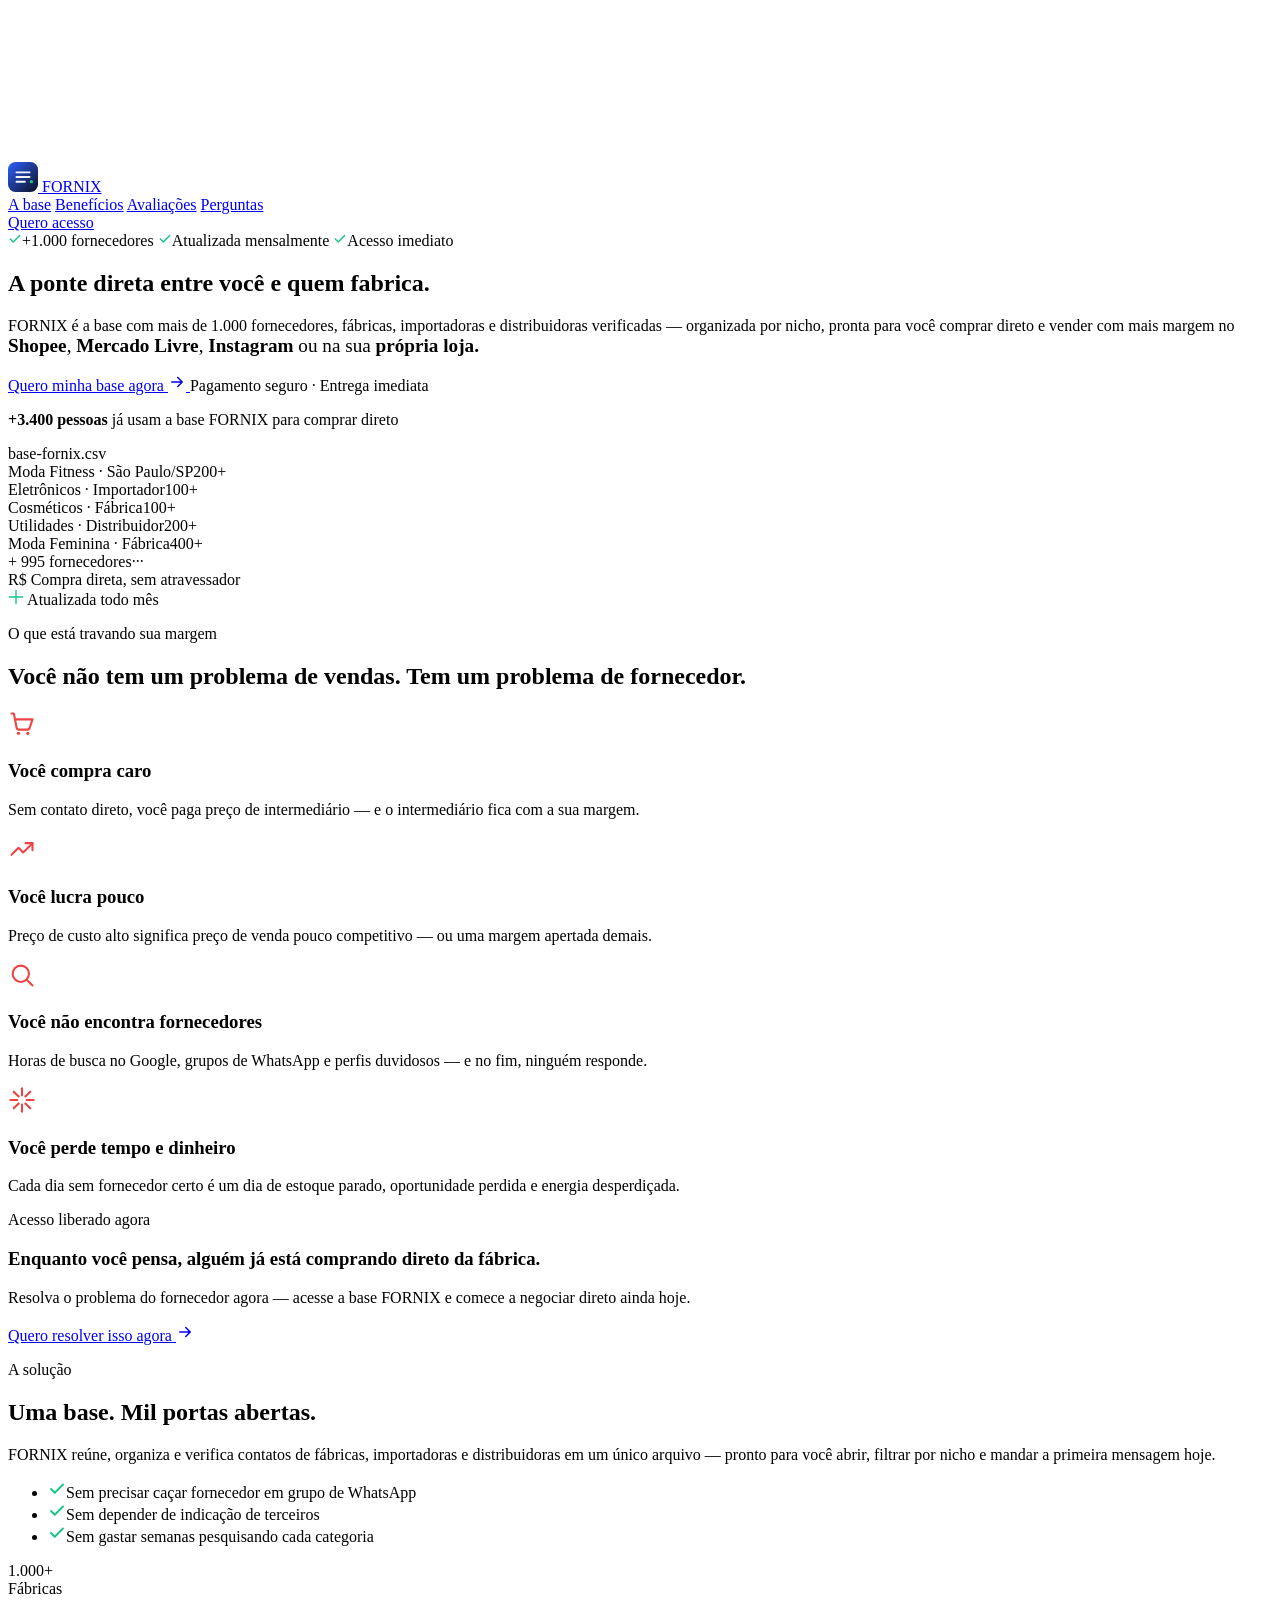
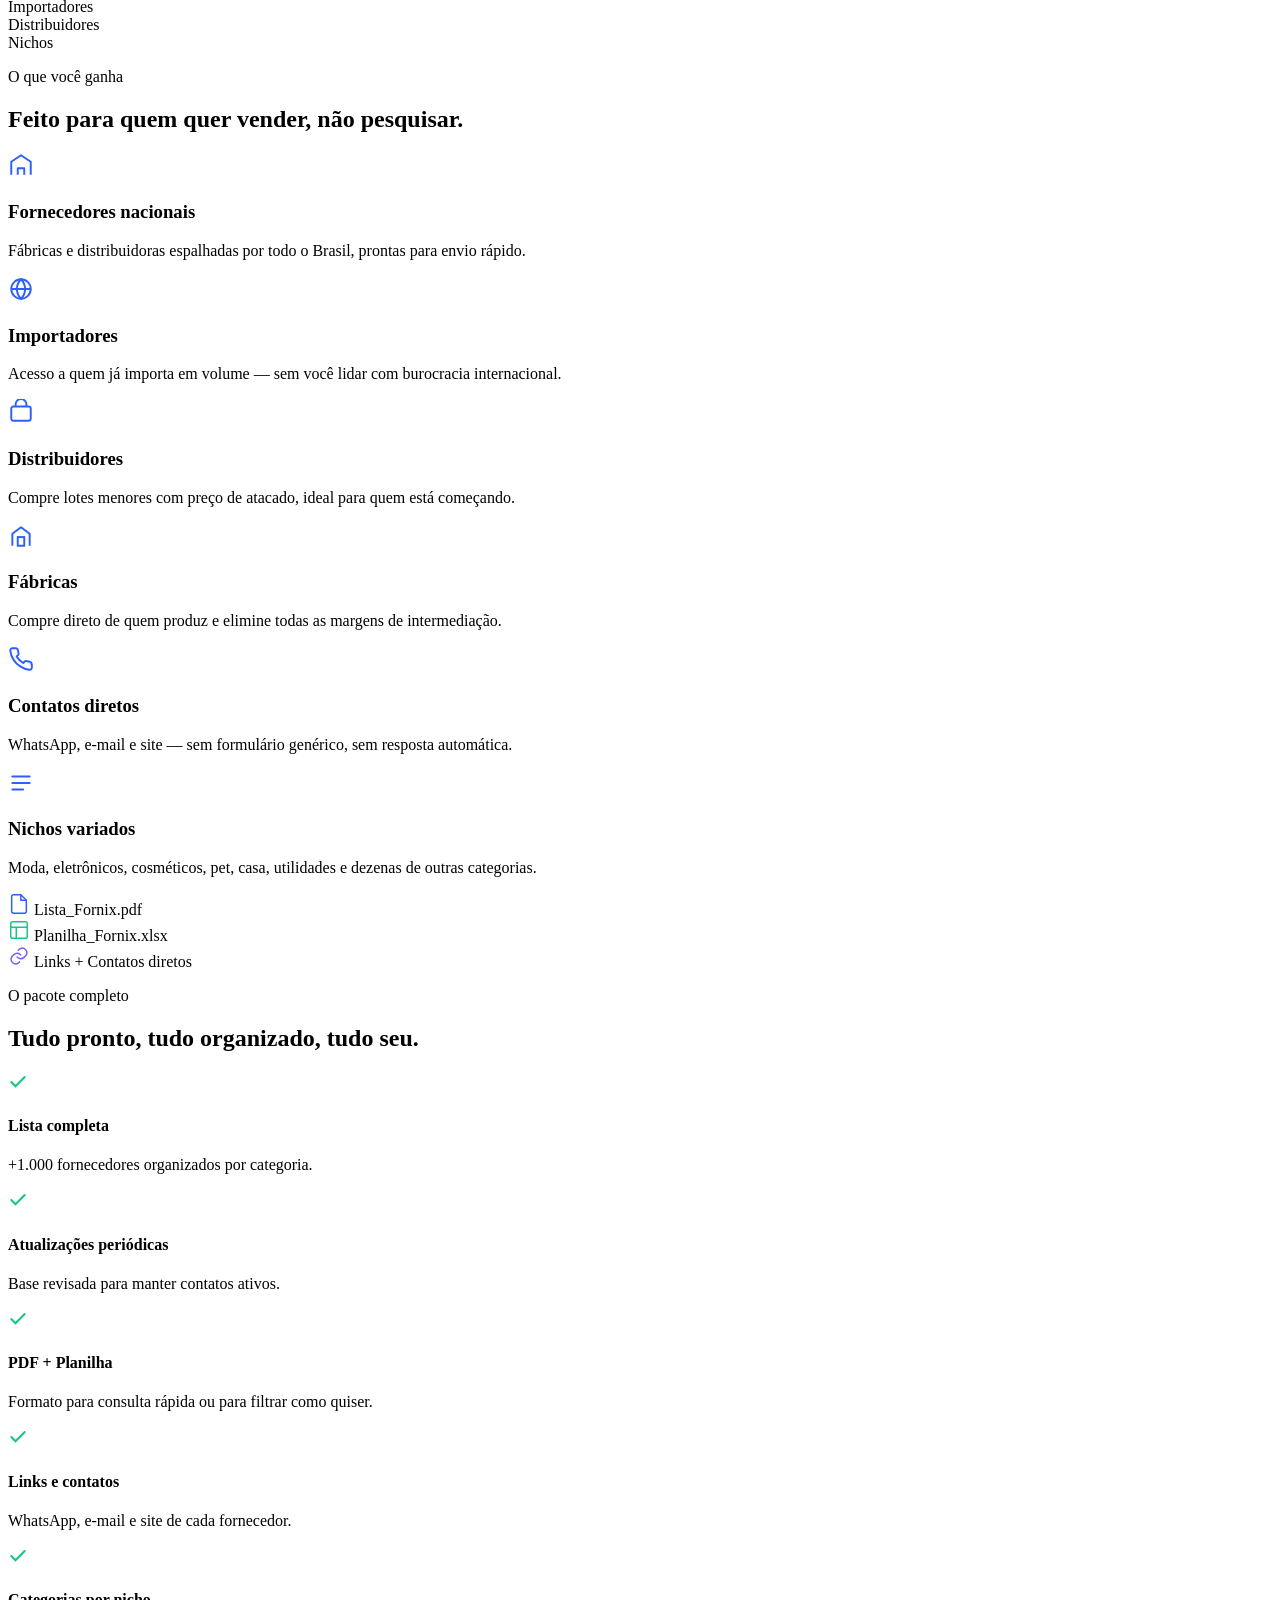
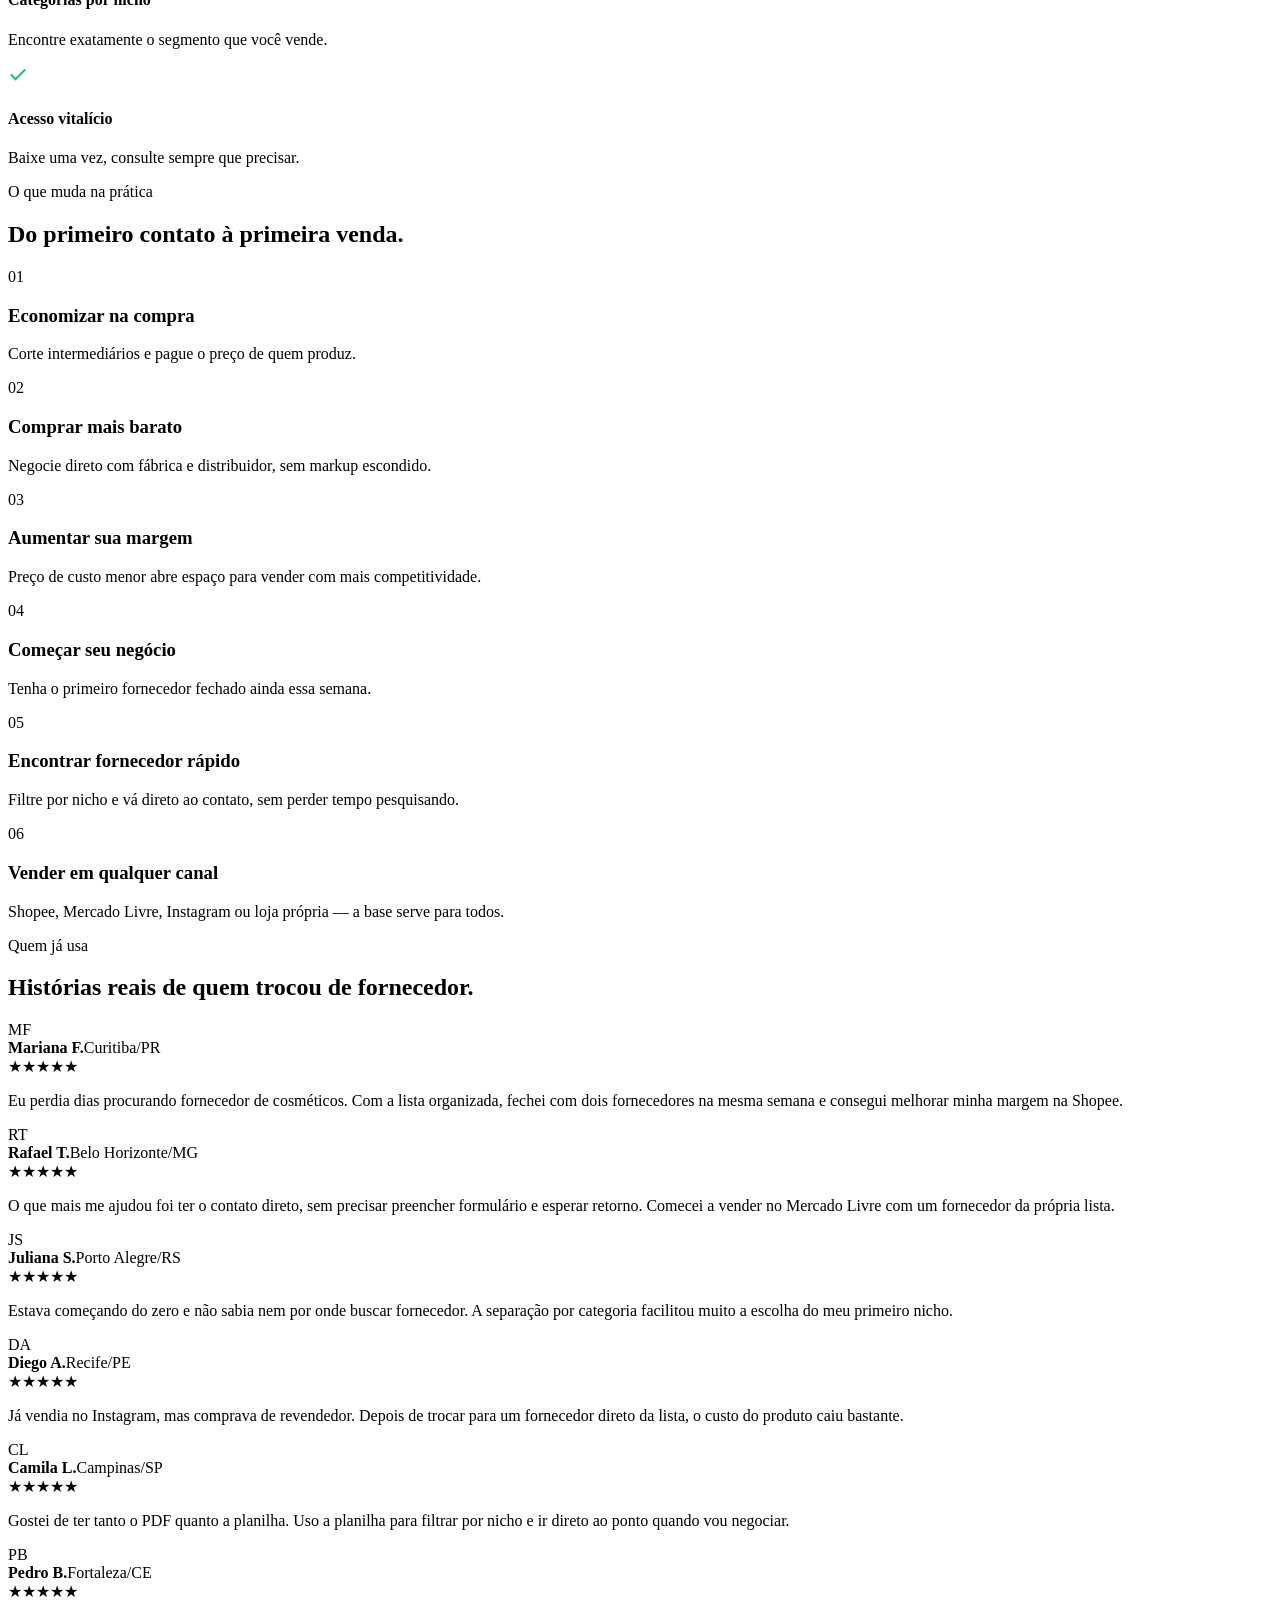
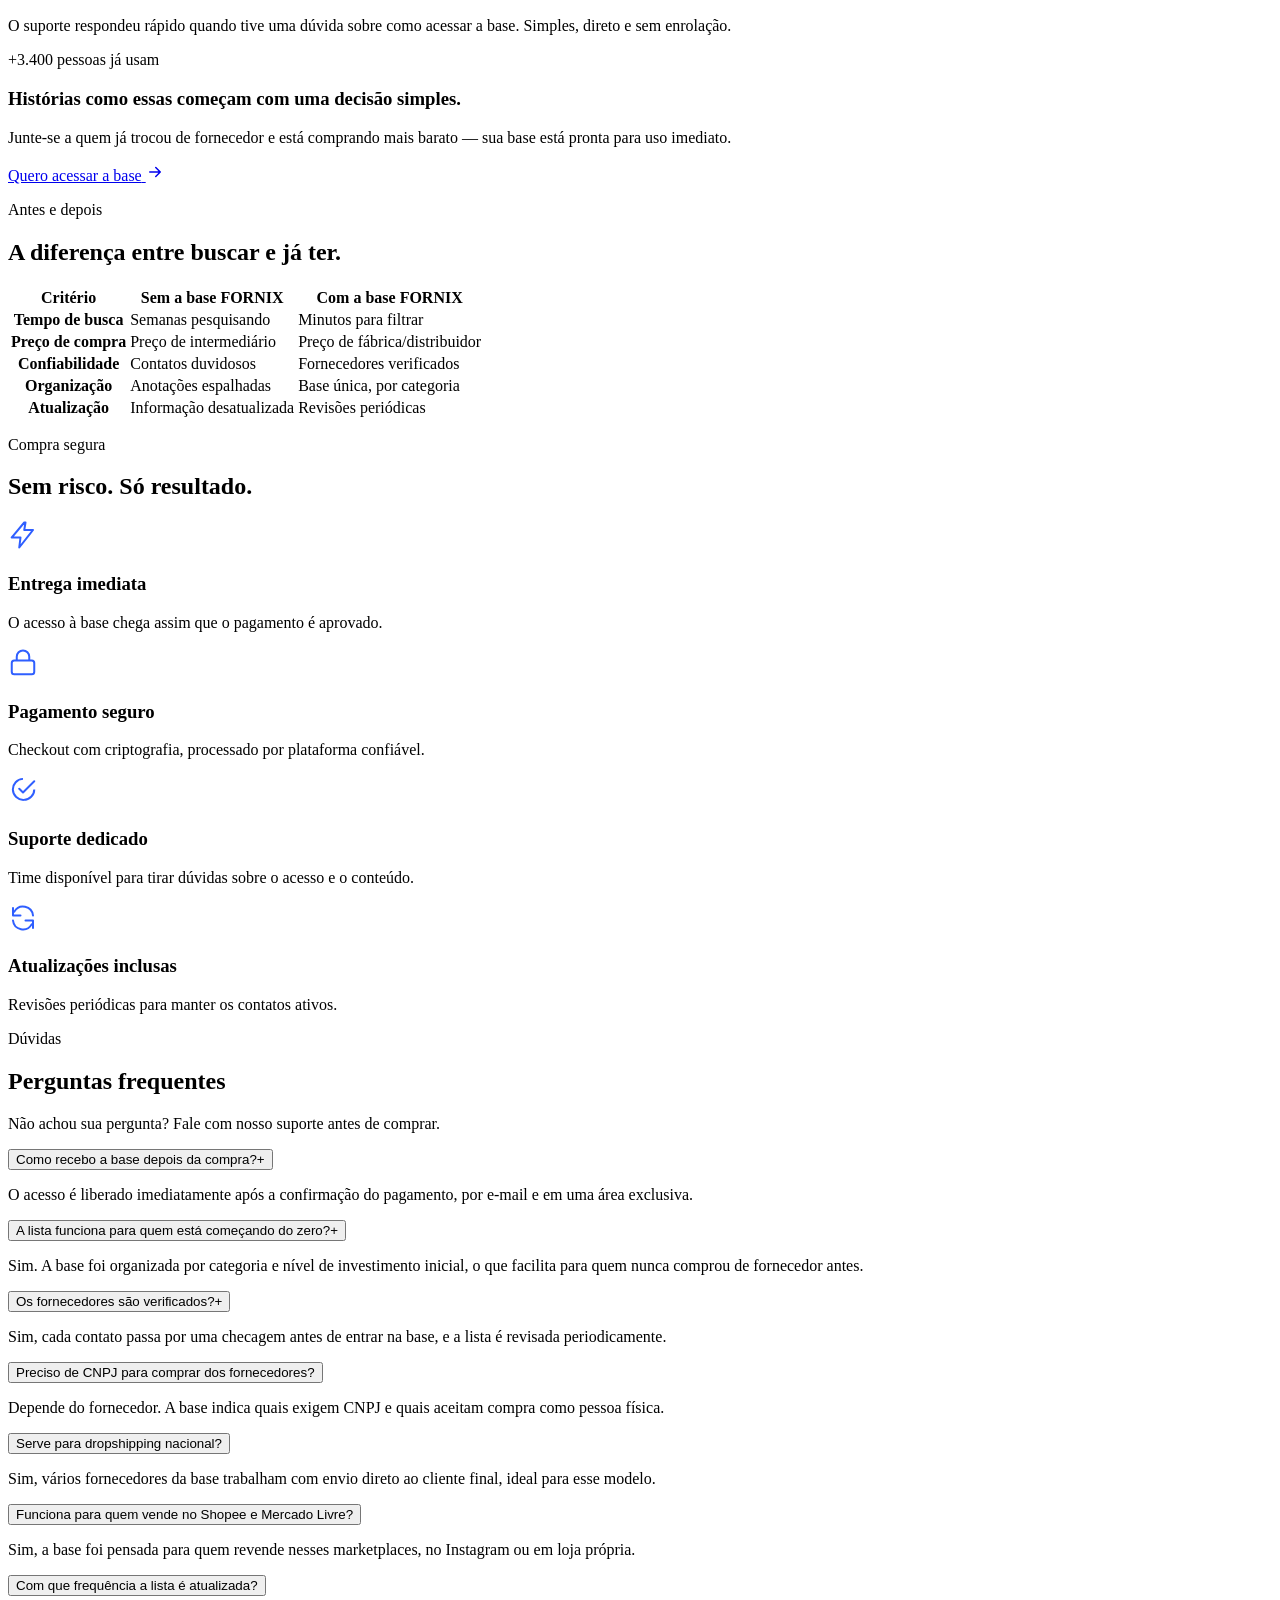
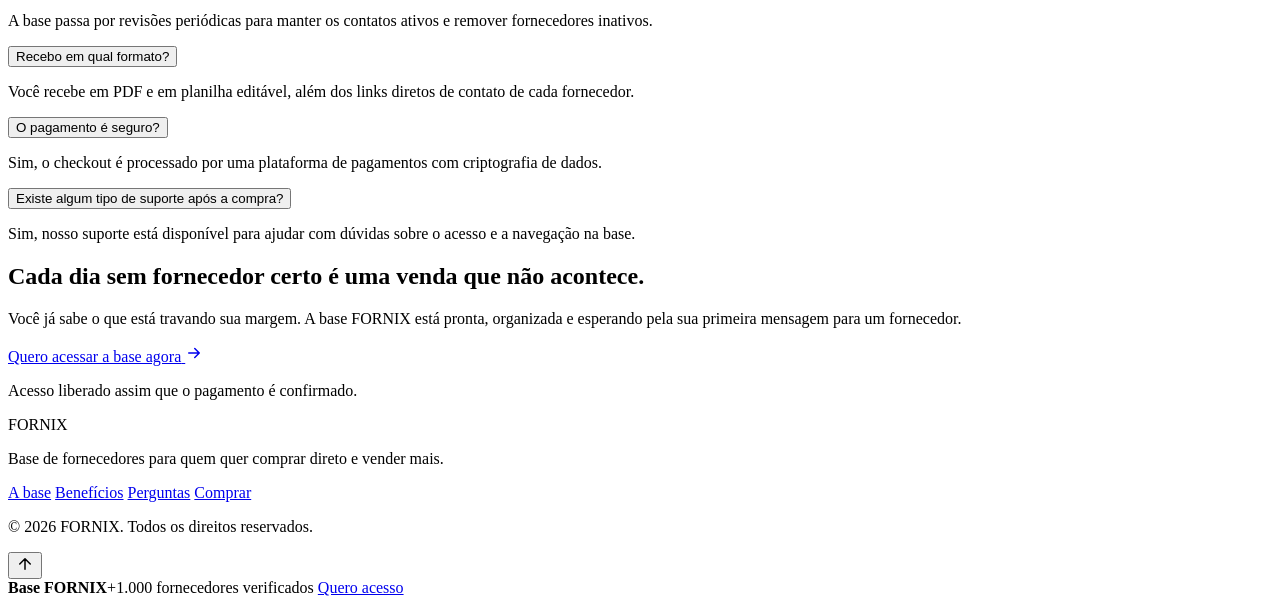
==== index.html @ 60613d53 "Publica index.html" ====
<!DOCTYPE html>
<html lang="pt-BR">
<head>
<meta charset="UTF-8">
<meta name="viewport" content="width=device-width, initial-scale=1.0">
<title>FORNIX — Base com +1.000 Fornecedores Verificados | Compre Direto da Fábrica</title>
<meta name="description" content="Acesse a base FORNIX com mais de 1.000 fornecedores, fábricas, importadores e distribuidores verificados. Compre direto, sem intermediários, e revenda com mais margem no Shopee, Mercado Livre e Instagram.">
<meta name="keywords" content="fornecedores, lista de fornecedores, dropshipping nacional, comprar barato, revender, atacado, fábricas, importadores">
<meta name="robots" content="index, follow">
<link rel="canonical" href="https://SEU-DOMINIO-AQUI.com/">

<!-- Open Graph -->
<meta property="og:type" content="website">
<meta property="og:title" content="FORNIX — Base com +1.000 Fornecedores Verificados">
<meta property="og:description" content="Compre direto de fábricas, importadoras e distribuidoras. Mais de 1.000 contatos verificados e organizados por nicho, prontos para você economizar e lucrar mais.">
<meta property="og:image" content="assets/images/og-cover.jpg">
<meta property="og:url" content="https://SEU-DOMINIO-AQUI.com/">
<meta property="og:locale" content="pt_BR">

<!-- Twitter -->
<meta name="twitter:card" content="summary_large_image">
<meta name="twitter:title" content="FORNIX — Base com +1.000 Fornecedores Verificados">
<meta name="twitter:description" content="Compre direto de fábricas, importadoras e distribuidoras verificadas. Organize seu negócio com uma base atualizada.">

<!-- Favicons -->
<link rel="icon" type="image/svg+xml" href="assets/images/favicon.svg">
<link rel="apple-touch-icon" href="assets/images/favicon.svg">

<!-- Fonts -->
<link rel="preconnect" href="https://fonts.googleapis.com">
<link rel="preconnect" href="https://fonts.gstatic.com" crossorigin>
<link href="https://fonts.googleapis.com/css2?family=Manrope:wght@500;700;800&family=Inter:wght@400;500;600;700&family=IBM+Plex+Mono:wght@400;500&display=swap" rel="stylesheet">

<link rel="stylesheet" href="style.css">

<!-- Schema.org: Product -->
<script type="application/ld+json">
{
  "@context": "https://schema.org",
  "@type": "Product",
  "name": "FORNIX — Base de Fornecedores",
  "description": "Base digital com mais de 1.000 fornecedores, fábricas, importadores e distribuidores verificados para compra direta e revenda.",
  "brand": { "@type": "Brand", "name": "FORNIX" },
  "offers": {
    "@type": "Offer",
    "priceCurrency": "BRL",
    "availability": "https://schema.org/InStock",
    "url": "https://pay.kiwify.com.br/vUJjeey"
  }
}
</script>

<!-- Schema.org: FAQ -->
<script type="application/ld+json">
{
  "@context": "https://schema.org",
  "@type": "FAQPage",
  "mainEntity": [
    {"@type":"Question","name":"Como recebo a base FORNIX depois da compra?","acceptedAnswer":{"@type":"Answer","text":"O acesso é liberado imediatamente após a confirmação do pagamento, por e-mail e em uma área de acesso exclusiva."}},
    {"@type":"Question","name":"A lista funciona para quem está começando do zero?","acceptedAnswer":{"@type":"Answer","text":"Sim. A base foi organizada por categoria e nível de investimento inicial, facilitando para quem nunca comprou de fornecedor antes."}}
  ]
}
</script>
</head>
<body>

<!-- ===================== FUNDO: gráfico em expansão + progresso ===================== -->
<canvas id="bgChart" aria-hidden="true"></canvas>
<div class="scroll-progress" id="scrollProgress" aria-hidden="true"></div>

<!-- ===================== NAV ===================== -->
<header class="nav" id="nav">
  <div class="container nav__inner">
    <a href="#topo" class="nav__brand" aria-label="FORNIX — página inicial">
      <svg width="30" height="30" viewBox="0 0 64 64" fill="none" aria-hidden="true">
        <rect width="64" height="64" rx="16" fill="url(#navGrad)"/>
        <path d="M18 22h28M18 32h28M18 42h18" stroke="#F4F7FF" stroke-width="4" stroke-linecap="round"/>
        <circle cx="50" cy="42" r="3.5" fill="#16C784"/>
        <defs><linearGradient id="navGrad" x1="0" y1="0" x2="1" y2="1">
          <stop offset="0%" stop-color="#2F5FFF"/><stop offset="100%" stop-color="#0B1220"/>
        </linearGradient></defs>
      </svg>
      <span>FORNIX</span>
    </a>
    <nav class="nav__links" aria-label="Navegação principal">
      <a href="#solucao">A base</a>
      <a href="#beneficios">Benefícios</a>
      <a href="#avaliacoes">Avaliações</a>
      <a href="#faq">Perguntas</a>
    </nav>
    <a href="https://pay.kiwify.com.br/vUJjeey" class="btn btn--nav" data-cta="nav">Quero acesso</a>
  </div>
</header>

<main id="topo">

<!-- ===================== 1. HERO ===================== -->
<section class="hero" aria-label="Apresentação">
  <div class="hero__glow" aria-hidden="true"></div>
  <div class="hero__grid" aria-hidden="true"></div>

  <div class="container hero__inner">
    <div class="hero__copy" data-reveal="fade-right">
      <div class="badge-row">
        <span class="badge"><svg width="14" height="14" viewBox="0 0 24 24" fill="none"><path d="M20 6L9 17l-5-5" stroke="#16C784" stroke-width="2.5" stroke-linecap="round" stroke-linejoin="round"/></svg>+1.000 fornecedores</span>
        <span class="badge"><svg width="14" height="14" viewBox="0 0 24 24" fill="none"><path d="M20 6L9 17l-5-5" stroke="#16C784" stroke-width="2.5" stroke-linecap="round" stroke-linejoin="round"/></svg>Atualizada mensalmente</span>
        <span class="badge"><svg width="14" height="14" viewBox="0 0 24 24" fill="none"><path d="M20 6L9 17l-5-5" stroke="#16C784" stroke-width="2.5" stroke-linecap="round" stroke-linejoin="round"/></svg>Acesso imediato</span>
      </div>

      <h1 class="hero__title">A ponte direta entre você e <span class="grad-text">quem fabrica</span>.</h1>
      <p class="hero__subtitle">FORNIX é a base com mais de 1.000 fornecedores, fábricas, importadoras e distribuidoras verificadas — organizada por nicho, pronta para você comprar direto e vender com mais margem no <span style="font-size: 120%;"><b>Shopee</b>, <b>Mercado Livre</b>, <b>Instagram</b> ou na sua <b>própria loja.</b></span></p>

      <div class="hero__actions">
        <a href="https://pay.kiwify.com.br/vUJjeey" class="btn btn--primary btn--lg" data-cta="hero">
          <span>Quero minha base agora</span>
          <svg width="18" height="18" viewBox="0 0 24 24" fill="none"><path d="M5 12h14M13 6l6 6-6 6" stroke="currentColor" stroke-width="2" stroke-linecap="round" stroke-linejoin="round"/></svg>
        </a>
        <span class="hero__hint">Pagamento seguro · Entrega imediata</span>
      </div>

      <div class="hero__proof">
        <div class="avatars" aria-hidden="true">
          <span class="avatar" style="--c:#2F5FFF"></span>
          <span class="avatar" style="--c:#16C784"></span>
          <span class="avatar" style="--c:#7C5CFF"></span>
          <span class="avatar" style="--c:#0B1220"></span>
        </div>
        <p><strong>+<span class="counter" data-target="3400">3.400</span> pessoas</strong> já usam a base FORNIX para comprar direto</p>
      </div>
    </div>

    <div class="hero__visual" data-reveal="fade-left">
      <div class="dash-card tilt" id="dashCard">
        <div class="dash-card__bar">
          <div class="dash-card__dots"><span></span><span></span><span></span></div>
          <span class="dash-card__title">base-fornix.csv</span>
        </div>
        <div class="dash-card__rows" id="dashRows">
          <div class="dash-row"><span class="dot" style="--c:#16C784"></span><span>Moda Fitness · São Paulo/SP</span><span class="mono">200+</span></div>
          <div class="dash-row"><span class="dot" style="--c:#2F5FFF"></span><span>Eletrônicos · Importador</span><span class="mono">100+</span></div>
          <div class="dash-row"><span class="dot" style="--c:#7C5CFF"></span><span>Cosméticos · Fábrica</span><span class="mono">100+</span></div>
          <div class="dash-row"><span class="dot" style="--c:#16C784"></span><span>Utilidades · Distribuidor</span><span class="mono">200+</span></div>
          <div class="dash-row"><span class="dot" style="--c:#2F5FFF"></span><span>Moda Feminina · Fábrica</span><span class="mono">400+</span></div>
          <div class="dash-row dash-row--ghost"><span class="dot" style="--c:#94A3B8"></span><span>+ 995 fornecedores</span><span class="mono">···</span></div>
        </div>
      </div>
      <div class="float-chip float-chip--top" aria-hidden="true">
        <span class="mono">R$</span> Compra direta, sem atravessador
      </div>
      <div class="float-chip float-chip--bottom" aria-hidden="true">
        <svg width="16" height="16" viewBox="0 0 24 24" fill="none"><path d="M12 2v20M2 12h20" stroke="#16C784" stroke-width="2" stroke-linecap="round"/></svg>
        Atualizada todo mês
      </div>
    </div>
  </div>
</section>

<!-- ===================== 2. PROBLEMA ===================== -->
<section class="problema" id="problema" aria-label="O problema">
  <div class="container">
    <p class="eyebrow" data-reveal="fade-up">O que está travando sua margem</p>
    <h2 class="section-title" data-reveal="fade-up">Você não tem um problema de vendas. Tem um problema de <span class="grad-text">fornecedor</span>.</h2>

    <div class="problema__grid">
      <div class="problema__card" data-reveal="fade-up">
        <svg width="28" height="28" viewBox="0 0 24 24" fill="none"><path d="M3 3h2l2.4 12.2a2 2 0 0 0 2 1.6h7.2a2 2 0 0 0 2-1.6L21 8H6" stroke="#EF4444" stroke-width="1.8" stroke-linecap="round" stroke-linejoin="round"/><circle cx="9" cy="20" r="1.4" fill="#EF4444"/><circle cx="17" cy="20" r="1.4" fill="#EF4444"/></svg>
        <h3>Você compra caro</h3>
        <p>Sem contato direto, você paga preço de intermediário — e o intermediário fica com a sua margem.</p>
      </div>
      <div class="problema__card" data-reveal="fade-up">
        <svg width="28" height="28" viewBox="0 0 24 24" fill="none"><path d="M3 17l6-6 4 4 8-8" stroke="#EF4444" stroke-width="1.8" stroke-linecap="round" stroke-linejoin="round"/><path d="M15 7h6v6" stroke="#EF4444" stroke-width="1.8" stroke-linecap="round" stroke-linejoin="round"/></svg>
        <h3>Você lucra pouco</h3>
        <p>Preço de custo alto significa preço de venda pouco competitivo — ou uma margem apertada demais.</p>
      </div>
      <div class="problema__card" data-reveal="fade-up">
        <svg width="28" height="28" viewBox="0 0 24 24" fill="none"><circle cx="11" cy="11" r="7" stroke="#EF4444" stroke-width="1.8"/><path d="M21 21l-4.3-4.3" stroke="#EF4444" stroke-width="1.8" stroke-linecap="round"/></svg>
        <h3>Você não encontra fornecedores</h3>
        <p>Horas de busca no Google, grupos de WhatsApp e perfis duvidosos — e no fim, ninguém responde.</p>
      </div>
      <div class="problema__card" data-reveal="fade-up">
        <svg width="28" height="28" viewBox="0 0 24 24" fill="none"><path d="M12 2v6M12 16v6M4.9 4.9l4.2 4.2M14.9 14.9l4.2 4.2M2 12h6M16 12h6M4.9 19.1l4.2-4.2M14.9 9.1l4.2-4.2" stroke="#EF4444" stroke-width="1.8" stroke-linecap="round"/></svg>
        <h3>Você perde tempo e dinheiro</h3>
        <p>Cada dia sem fornecedor certo é um dia de estoque parado, oportunidade perdida e energia desperdiçada.</p>
      </div>
    </div>
  </div>
</section>

<!-- ===================== CTA INTERMEDIÁRIA 1 ===================== -->
<section class="cta-strip" aria-label="Chamada para ação">
  <div class="container cta-strip__inner" data-reveal="fade-up">
    <div class="cta-strip__copy">
      <span class="cta-strip__badge"><span class="cta-strip__pulse" aria-hidden="true"></span>Acesso liberado agora</span>
      <h3>Enquanto você pensa, alguém já está comprando direto da fábrica.</h3>
      <p>Resolva o problema do fornecedor agora — acesse a base FORNIX e comece a negociar direto ainda hoje.</p>
    </div>
    <a href="https://pay.kiwify.com.br/vUJjeey" class="btn btn--primary btn--lg" data-cta="meio-problema">
      <span>Quero resolver isso agora</span>
      <svg width="18" height="18" viewBox="0 0 24 24" fill="none"><path d="M5 12h14M13 6l6 6-6 6" stroke="currentColor" stroke-width="2" stroke-linecap="round" stroke-linejoin="round"/></svg>
    </a>
  </div>
</section>

<!-- ===================== 3. SOLUÇÃO ===================== -->
<section class="solucao" id="solucao" aria-label="A solução">
  <div class="hero__grid hero__grid--dark" aria-hidden="true"></div>
  <div class="container solucao__inner">
    <div data-reveal="fade-right">
      <p class="eyebrow eyebrow--light">A solução</p>
      <h2 class="section-title section-title--light">Uma base. <span class="grad-text">Mil portas</span> abertas.</h2>
      <p class="solucao__text">FORNIX reúne, organiza e verifica contatos de fábricas, importadoras e distribuidoras em um único arquivo — pronto para você abrir, filtrar por nicho e mandar a primeira mensagem hoje.</p>
      <ul class="solucao__list">
        <li><svg width="18" height="18" viewBox="0 0 24 24" fill="none"><path d="M20 6L9 17l-5-5" stroke="#16C784" stroke-width="2.5" stroke-linecap="round" stroke-linejoin="round"/></svg>Sem precisar caçar fornecedor em grupo de WhatsApp</li>
        <li><svg width="18" height="18" viewBox="0 0 24 24" fill="none"><path d="M20 6L9 17l-5-5" stroke="#16C784" stroke-width="2.5" stroke-linecap="round" stroke-linejoin="round"/></svg>Sem depender de indicação de terceiros</li>
        <li><svg width="18" height="18" viewBox="0 0 24 24" fill="none"><path d="M20 6L9 17l-5-5" stroke="#16C784" stroke-width="2.5" stroke-linecap="round" stroke-linejoin="round"/></svg>Sem gastar semanas pesquisando cada categoria</li>
      </ul>
    </div>
    <div class="solucao__visual" data-reveal="fade-left">
      <div class="orbit-wrap" id="orbitWrap">
        <div class="orbit-core"><span class="counter" data-target="1000">1.000</span>+</div>
        <div class="orbit orbit--1"><span class="orbit-node">Fábricas</span></div>
        <div class="orbit orbit--2"><span class="orbit-node">Importadores</span></div>
        <div class="orbit orbit--3"><span class="orbit-node">Distribuidores</span></div>
        <div class="orbit orbit--4"><span class="orbit-node">Nichos</span></div>
      </div>
    </div>
  </div>
</section>

<!-- ===================== 4. BENEFÍCIOS ===================== -->
<section class="beneficios" id="beneficios" aria-label="Benefícios">
  <div class="container">
    <p class="eyebrow" data-reveal="fade-up">O que você ganha</p>
    <h2 class="section-title" data-reveal="fade-up">Feito para quem <span class="grad-text">quer vender</span>, não pesquisar.</h2>

    <div class="cards-grid">
      <div class="benefit-card tilt" data-reveal="fade-up">
        <div class="benefit-card__icon"><svg width="26" height="26" viewBox="0 0 24 24" fill="none"><path d="M3 21V9l9-6 9 6v12" stroke="#2F5FFF" stroke-width="1.8" stroke-linejoin="round"/><path d="M9 21v-6h6v6" stroke="#2F5FFF" stroke-width="1.8" stroke-linejoin="round"/></svg></div>
        <h3>Fornecedores nacionais</h3>
        <p>Fábricas e distribuidoras espalhadas por todo o Brasil, prontas para envio rápido.</p>
      </div>
      <div class="benefit-card tilt" data-reveal="fade-up">
        <div class="benefit-card__icon"><svg width="26" height="26" viewBox="0 0 24 24" fill="none"><circle cx="12" cy="12" r="9" stroke="#2F5FFF" stroke-width="1.8"/><path d="M3 12h18M12 3c2.5 2.6 3.8 5.8 3.8 9s-1.3 6.4-3.8 9c-2.5-2.6-3.8-5.8-3.8-9S9.5 5.6 12 3z" stroke="#2F5FFF" stroke-width="1.8"/></svg></div>
        <h3>Importadores</h3>
        <p>Acesso a quem já importa em volume — sem você lidar com burocracia internacional.</p>
      </div>
      <div class="benefit-card tilt" data-reveal="fade-up">
        <div class="benefit-card__icon"><svg width="26" height="26" viewBox="0 0 24 24" fill="none"><rect x="3" y="7" width="18" height="13" rx="2" stroke="#2F5FFF" stroke-width="1.8"/><path d="M7 7V5a5 5 0 0 1 10 0v2" stroke="#2F5FFF" stroke-width="1.8"/></svg></div>
        <h3>Distribuidores</h3>
        <p>Compre lotes menores com preço de atacado, ideal para quem está começando.</p>
      </div>
      <div class="benefit-card tilt" data-reveal="fade-up">
        <div class="benefit-card__icon"><svg width="26" height="26" viewBox="0 0 24 24" fill="none"><path d="M4 21V10l8-6 8 6v11" stroke="#2F5FFF" stroke-width="1.8" stroke-linejoin="round"/><rect x="9" y="13" width="6" height="8" stroke="#2F5FFF" stroke-width="1.8"/></svg></div>
        <h3>Fábricas</h3>
        <p>Compre direto de quem produz e elimine todas as margens de intermediação.</p>
      </div>
      <div class="benefit-card tilt" data-reveal="fade-up">
        <div class="benefit-card__icon"><svg width="26" height="26" viewBox="0 0 24 24" fill="none"><path d="M22 16.9v3a2 2 0 0 1-2.2 2 19.8 19.8 0 0 1-8.6-3.1 19.5 19.5 0 0 1-6-6A19.8 19.8 0 0 1 2.1 4.2 2 2 0 0 1 4.1 2h3a2 2 0 0 1 2 1.7c.1.9.3 1.8.6 2.7a2 2 0 0 1-.5 2.1L8 9.7a16 16 0 0 0 6 6l1.2-1.2a2 2 0 0 1 2.1-.5c.9.3 1.8.5 2.7.6a2 2 0 0 1 1.7 2.3z" stroke="#2F5FFF" stroke-width="1.8" stroke-linejoin="round"/></svg></div>
        <h3>Contatos diretos</h3>
        <p>WhatsApp, e-mail e site — sem formulário genérico, sem resposta automática.</p>
      </div>
      <div class="benefit-card tilt" data-reveal="fade-up">
        <div class="benefit-card__icon"><svg width="26" height="26" viewBox="0 0 24 24" fill="none"><path d="M4 6h16M4 12h16M4 18h10" stroke="#2F5FFF" stroke-width="1.8" stroke-linecap="round"/></svg></div>
        <h3>Nichos variados</h3>
        <p>Moda, eletrônicos, cosméticos, pet, casa, utilidades e dezenas de outras categorias.</p>
      </div>
    </div>
  </div>
</section>

<!-- ===================== 5. O QUE VOCÊ RECEBE ===================== -->
<section class="recebe" id="recebe" aria-label="O que você recebe">
  <div class="container recebe__inner">
    <div class="recebe__visual" data-reveal="fade-right">
      <div class="stack-card stack-card--1">
        <svg width="22" height="22" viewBox="0 0 24 24" fill="none"><path d="M14 2H6a2 2 0 0 0-2 2v16a2 2 0 0 0 2 2h12a2 2 0 0 0 2-2V8z" stroke="#2F5FFF" stroke-width="1.6"/><path d="M14 2v6h6" stroke="#2F5FFF" stroke-width="1.6"/></svg>
        <span>Lista_Fornix.pdf</span>
      </div>
      <div class="stack-card stack-card--2">
        <svg width="22" height="22" viewBox="0 0 24 24" fill="none"><rect x="3" y="3" width="18" height="18" rx="2" stroke="#16C784" stroke-width="1.6"/><path d="M3 9h18M9 21V9" stroke="#16C784" stroke-width="1.6"/></svg>
        <span>Planilha_Fornix.xlsx</span>
      </div>
      <div class="stack-card stack-card--3">
        <svg width="22" height="22" viewBox="0 0 24 24" fill="none"><path d="M10 13a5 5 0 0 0 7.5.5l2-2a5 5 0 0 0-7-7l-1.2 1.1" stroke="#7C5CFF" stroke-width="1.6" stroke-linecap="round"/><path d="M14 11a5 5 0 0 0-7.5-.5l-2 2a5 5 0 0 0 7 7l1.1-1.1" stroke="#7C5CFF" stroke-width="1.6" stroke-linecap="round"/></svg>
        <span>Links + Contatos diretos</span>
      </div>
    </div>
    <div data-reveal="fade-left">
      <p class="eyebrow">O pacote completo</p>
      <h2 class="section-title">Tudo pronto, tudo organizado, <span class="grad-text">tudo seu</span>.</h2>
      <div class="recebe__grid">
        <div class="recebe__item">
          <svg width="20" height="20" viewBox="0 0 24 24" fill="none"><path d="M20 6L9 17l-5-5" stroke="#16C784" stroke-width="2.5" stroke-linecap="round"/></svg>
          <div><h4>Lista completa</h4><p>+1.000 fornecedores organizados por categoria.</p></div>
        </div>
        <div class="recebe__item">
          <svg width="20" height="20" viewBox="0 0 24 24" fill="none"><path d="M20 6L9 17l-5-5" stroke="#16C784" stroke-width="2.5" stroke-linecap="round"/></svg>
          <div><h4>Atualizações periódicas</h4><p>Base revisada para manter contatos ativos.</p></div>
        </div>
        <div class="recebe__item">
          <svg width="20" height="20" viewBox="0 0 24 24" fill="none"><path d="M20 6L9 17l-5-5" stroke="#16C784" stroke-width="2.5" stroke-linecap="round"/></svg>
          <div><h4>PDF + Planilha</h4><p>Formato para consulta rápida ou para filtrar como quiser.</p></div>
        </div>
        <div class="recebe__item">
          <svg width="20" height="20" viewBox="0 0 24 24" fill="none"><path d="M20 6L9 17l-5-5" stroke="#16C784" stroke-width="2.5" stroke-linecap="round"/></svg>
          <div><h4>Links e contatos</h4><p>WhatsApp, e-mail e site de cada fornecedor.</p></div>
        </div>
        <div class="recebe__item">
          <svg width="20" height="20" viewBox="0 0 24 24" fill="none"><path d="M20 6L9 17l-5-5" stroke="#16C784" stroke-width="2.5" stroke-linecap="round"/></svg>
          <div><h4>Categorias por nicho</h4><p>Encontre exatamente o segmento que você vende.</p></div>
        </div>
        <div class="recebe__item">
          <svg width="20" height="20" viewBox="0 0 24 24" fill="none"><path d="M20 6L9 17l-5-5" stroke="#16C784" stroke-width="2.5" stroke-linecap="round"/></svg>
          <div><h4>Acesso vitalício</h4><p>Baixe uma vez, consulte sempre que precisar.</p></div>
        </div>
      </div>
    </div>
  </div>
</section>

<!-- ===================== 6. RESULTADOS ===================== -->
<section class="resultados" id="resultados" aria-label="Resultados possíveis">
  <div class="container">
    <p class="eyebrow" data-reveal="fade-up">O que muda na prática</p>
    <h2 class="section-title" data-reveal="fade-up">Do primeiro contato à <span class="grad-text">primeira venda</span>.</h2>
    <div class="resultados__grid">
      <div class="resultado-card" data-reveal="fade-up">
        <span class="resultado-card__num mono">01</span>
        <h3>Economizar na compra</h3>
        <p>Corte intermediários e pague o preço de quem produz.</p>
      </div>
      <div class="resultado-card" data-reveal="fade-up">
        <span class="resultado-card__num mono">02</span>
        <h3>Comprar mais barato</h3>
        <p>Negocie direto com fábrica e distribuidor, sem markup escondido.</p>
      </div>
      <div class="resultado-card" data-reveal="fade-up">
        <span class="resultado-card__num mono">03</span>
        <h3>Aumentar sua margem</h3>
        <p>Preço de custo menor abre espaço para vender com mais competitividade.</p>
      </div>
      <div class="resultado-card" data-reveal="fade-up">
        <span class="resultado-card__num mono">04</span>
        <h3>Começar seu negócio</h3>
        <p>Tenha o primeiro fornecedor fechado ainda essa semana.</p>
      </div>
      <div class="resultado-card" data-reveal="fade-up">
        <span class="resultado-card__num mono">05</span>
        <h3>Encontrar fornecedor rápido</h3>
        <p>Filtre por nicho e vá direto ao contato, sem perder tempo pesquisando.</p>
      </div>
      <div class="resultado-card" data-reveal="fade-up">
        <span class="resultado-card__num mono">06</span>
        <h3>Vender em qualquer canal</h3>
        <p>Shopee, Mercado Livre, Instagram ou loja própria — a base serve para todos.</p>
      </div>
    </div>
  </div>
</section>

<!-- ===================== 7. AVALIAÇÕES ===================== -->
<section class="avaliacoes" id="avaliacoes" aria-label="Avaliações de clientes">
  <div class="container">
    <p class="eyebrow" data-reveal="fade-up">Quem já usa</p>
    <h2 class="section-title" data-reveal="fade-up">Histórias reais de quem <span class="grad-text">trocou de fornecedor</span>.</h2>

    <div class="reviews-grid">
      <article class="review-card" data-reveal="fade-up">
        <div class="review-card__head">
          <span class="avatar-ph" style="--c:#2F5FFF">MF</span>
          <div><strong>Mariana F.</strong><span>Curitiba/PR</span></div>
          <div class="stars" aria-label="5 de 5 estrelas">★★★★★</div>
        </div>
        <p>Eu perdia dias procurando fornecedor de cosméticos. Com a lista organizada, fechei com dois fornecedores na mesma semana e consegui melhorar minha margem na Shopee.</p>
      </article>
      <article class="review-card" data-reveal="fade-up">
        <div class="review-card__head">
          <span class="avatar-ph" style="--c:#16C784">RT</span>
          <div><strong>Rafael T.</strong><span>Belo Horizonte/MG</span></div>
          <div class="stars" aria-label="5 de 5 estrelas">★★★★★</div>
        </div>
        <p>O que mais me ajudou foi ter o contato direto, sem precisar preencher formulário e esperar retorno. Comecei a vender no Mercado Livre com um fornecedor da própria lista.</p>
      </article>
      <article class="review-card" data-reveal="fade-up">
        <div class="review-card__head">
          <span class="avatar-ph" style="--c:#7C5CFF">JS</span>
          <div><strong>Juliana S.</strong><span>Porto Alegre/RS</span></div>
          <div class="stars" aria-label="5 de 5 estrelas">★★★★★</div>
        </div>
        <p>Estava começando do zero e não sabia nem por onde buscar fornecedor. A separação por categoria facilitou muito a escolha do meu primeiro nicho.</p>
      </article>
      <article class="review-card" data-reveal="fade-up">
        <div class="review-card__head">
          <span class="avatar-ph" style="--c:#0B1220">DA</span>
          <div><strong>Diego A.</strong><span>Recife/PE</span></div>
          <div class="stars" aria-label="5 de 5 estrelas">★★★★★</div>
        </div>
        <p>Já vendia no Instagram, mas comprava de revendedor. Depois de trocar para um fornecedor direto da lista, o custo do produto caiu bastante.</p>
      </article>
      <article class="review-card" data-reveal="fade-up">
        <div class="review-card__head">
          <span class="avatar-ph" style="--c:#2F5FFF">CL</span>
          <div><strong>Camila L.</strong><span>Campinas/SP</span></div>
          <div class="stars" aria-label="5 de 5 estrelas">★★★★★</div>
        </div>
        <p>Gostei de ter tanto o PDF quanto a planilha. Uso a planilha para filtrar por nicho e ir direto ao ponto quando vou negociar.</p>
      </article>
      <article class="review-card" data-reveal="fade-up">
        <div class="review-card__head">
          <span class="avatar-ph" style="--c:#16C784">PB</span>
          <div><strong>Pedro B.</strong><span>Fortaleza/CE</span></div>
          <div class="stars" aria-label="5 de 5 estrelas">★★★★★</div>
        </div>
        <p>O suporte respondeu rápido quando tive uma dúvida sobre como acessar a base. Simples, direto e sem enrolação.</p>
      </article>
    </div>
  </div>
</section>

<!-- ===================== CTA INTERMEDIÁRIA 2 ===================== -->
<section class="cta-strip cta-strip--dark" aria-label="Chamada para ação">
  <div class="container cta-strip__inner" data-reveal="fade-up">
    <div class="cta-strip__copy">
      <span class="cta-strip__badge"><span class="cta-strip__pulse" aria-hidden="true"></span>+3.400 pessoas já usam</span>
      <h3>Histórias como essas começam com uma decisão simples.</h3>
      <p>Junte-se a quem já trocou de fornecedor e está comprando mais barato — sua base está pronta para uso imediato.</p>
    </div>
    <a href="https://pay.kiwify.com.br/vUJjeey" class="btn btn--primary btn--lg" data-cta="meio-avaliacoes">
      <span>Quero acessar a base</span>
      <svg width="18" height="18" viewBox="0 0 24 24" fill="none"><path d="M5 12h14M13 6l6 6-6 6" stroke="currentColor" stroke-width="2" stroke-linecap="round" stroke-linejoin="round"/></svg>
    </a>
  </div>
</section>

<!-- ===================== 8. COMPARAÇÃO ===================== -->
<section class="comparacao" id="comparacao" aria-label="Comparação">
  <div class="container">
    <p class="eyebrow" data-reveal="fade-up">Antes e depois</p>
    <h2 class="section-title" data-reveal="fade-up">A diferença entre <span class="grad-text">buscar</span> e <span class="grad-text">já ter</span>.</h2>

    <div class="table-wrap" data-reveal="fade-up">
      <table class="compare-table">
        <thead>
          <tr>
            <th scope="col">Critério</th>
            <th scope="col" class="col-bad">Sem a base FORNIX</th>
            <th scope="col" class="col-good">Com a base FORNIX</th>
          </tr>
        </thead>
        <tbody>
          <tr>
            <th scope="row">Tempo de busca</th>
            <td class="col-bad">Semanas pesquisando</td>
            <td class="col-good">Minutos para filtrar</td>
          </tr>
          <tr>
            <th scope="row">Preço de compra</th>
            <td class="col-bad">Preço de intermediário</td>
            <td class="col-good">Preço de fábrica/distribuidor</td>
          </tr>
          <tr>
            <th scope="row">Confiabilidade</th>
            <td class="col-bad">Contatos duvidosos</td>
            <td class="col-good">Fornecedores verificados</td>
          </tr>
          <tr>
            <th scope="row">Organização</th>
            <td class="col-bad">Anotações espalhadas</td>
            <td class="col-good">Base única, por categoria</td>
          </tr>
          <tr>
            <th scope="row">Atualização</th>
            <td class="col-bad">Informação desatualizada</td>
            <td class="col-good">Revisões periódicas</td>
          </tr>
        </tbody>
      </table>
    </div>
  </div>
</section>

<!-- ===================== 9. GARANTIAS ===================== -->
<section class="garantias" id="garantias" aria-label="Garantias">
  <div class="container">
    <p class="eyebrow" data-reveal="fade-up">Compra segura</p>
    <h2 class="section-title" data-reveal="fade-up">Sem risco. Só resultado.</h2>
    <div class="garantias__grid">
      <div class="garantia-card" data-reveal="fade-up">
        <svg width="30" height="30" viewBox="0 0 24 24" fill="none"><path d="M13 2 3 14h7l-1 8 11-14h-7l1-6z" stroke="#2F5FFF" stroke-width="1.6" stroke-linejoin="round"/></svg>
        <h3>Entrega imediata</h3>
        <p>O acesso à base chega assim que o pagamento é aprovado.</p>
      </div>
      <div class="garantia-card" data-reveal="fade-up">
        <svg width="30" height="30" viewBox="0 0 24 24" fill="none"><rect x="3" y="10" width="18" height="11" rx="2" stroke="#2F5FFF" stroke-width="1.6"/><path d="M7 10V7a5 5 0 0 1 10 0v3" stroke="#2F5FFF" stroke-width="1.6"/></svg>
        <h3>Pagamento seguro</h3>
        <p>Checkout com criptografia, processado por plataforma confiável.</p>
      </div>
      <div class="garantia-card" data-reveal="fade-up">
        <svg width="30" height="30" viewBox="0 0 24 24" fill="none"><path d="M21 11.5a8.4 8.4 0 0 1-8.4 8.4A8.4 8.4 0 1 1 12 3.1" stroke="#2F5FFF" stroke-width="1.6"/><path d="M21 5l-9 9-3-3" stroke="#2F5FFF" stroke-width="1.6" stroke-linecap="round" stroke-linejoin="round"/></svg>
        <h3>Suporte dedicado</h3>
        <p>Time disponível para tirar dúvidas sobre o acesso e o conteúdo.</p>
      </div>
      <div class="garantia-card" data-reveal="fade-up">
        <svg width="30" height="30" viewBox="0 0 24 24" fill="none"><path d="M4 4v6h6M20 20v-6h-6" stroke="#2F5FFF" stroke-width="1.6" stroke-linecap="round" stroke-linejoin="round"/><path d="M20 10a8 8 0 0 0-14.9-3.1M4 14a8 8 0 0 0 14.9 3.1" stroke="#2F5FFF" stroke-width="1.6" stroke-linecap="round"/></svg>
        <h3>Atualizações inclusas</h3>
        <p>Revisões periódicas para manter os contatos ativos.</p>
      </div>
    </div>
  </div>
</section>

<!-- ===================== 10. FAQ ===================== -->
<section class="faq" id="faq" aria-label="Perguntas frequentes">
  <div class="container faq__inner">
    <div data-reveal="fade-right">
      <p class="eyebrow">Dúvidas</p>
      <h2 class="section-title">Perguntas <span class="grad-text">frequentes</span></h2>
      <p class="faq__sub">Não achou sua pergunta? Fale com nosso suporte antes de comprar.</p>
    </div>

    <div class="accordion" data-reveal="fade-left">
      <div class="acc-item">
        <button class="acc-trigger" aria-expanded="false">Como recebo a base depois da compra?<span class="acc-icon">+</span></button>
        <div class="acc-panel"><p>O acesso é liberado imediatamente após a confirmação do pagamento, por e-mail e em uma área exclusiva.</p></div>
      </div>
      <div class="acc-item">
        <button class="acc-trigger" aria-expanded="false">A lista funciona para quem está começando do zero?<span class="acc-icon">+</span></button>
        <div class="acc-panel"><p>Sim. A base foi organizada por categoria e nível de investimento inicial, o que facilita para quem nunca comprou de fornecedor antes.</p></div>
      </div>
      <div class="acc-item">
        <button class="acc-trigger" aria-expanded="false">Os fornecedores são verificados?<span class="acc-icon">+</span></button>
        <div class="acc-panel"><p>Sim, cada contato passa por uma checagem antes de entrar na base, e a lista é revisada periodicamente.</p></div>
      </div>
      <div class="acc-item">
        <button class="acc-trigger" aria-expanded="false">Preciso de CNPJ para comprar dos fornecedores?</button>
        <div class="acc-panel"><p>Depende do fornecedor. A base indica quais exigem CNPJ e quais aceitam compra como pessoa física.</p></div>
      </div>
      <div class="acc-item">
        <button class="acc-trigger" aria-expanded="false">Serve para dropshipping nacional?</button>
        <div class="acc-panel"><p>Sim, vários fornecedores da base trabalham com envio direto ao cliente final, ideal para esse modelo.</p></div>
      </div>
      <div class="acc-item">
        <button class="acc-trigger" aria-expanded="false">Funciona para quem vende no Shopee e Mercado Livre?</button>
        <div class="acc-panel"><p>Sim, a base foi pensada para quem revende nesses marketplaces, no Instagram ou em loja própria.</p></div>
      </div>
      <div class="acc-item">
        <button class="acc-trigger" aria-expanded="false">Com que frequência a lista é atualizada?</button>
        <div class="acc-panel"><p>A base passa por revisões periódicas para manter os contatos ativos e remover fornecedores inativos.</p></div>
      </div>
      <div class="acc-item">
        <button class="acc-trigger" aria-expanded="false">Recebo em qual formato?</button>
        <div class="acc-panel"><p>Você recebe em PDF e em planilha editável, além dos links diretos de contato de cada fornecedor.</p></div>
      </div>
      <div class="acc-item">
        <button class="acc-trigger" aria-expanded="false">O pagamento é seguro?</button>
        <div class="acc-panel"><p>Sim, o checkout é processado por uma plataforma de pagamentos com criptografia de dados.</p></div>
      </div>
      <div class="acc-item">
        <button class="acc-trigger" aria-expanded="false">Existe algum tipo de suporte após a compra?</button>
        <div class="acc-panel"><p>Sim, nosso suporte está disponível para ajudar com dúvidas sobre o acesso e a navegação na base.</p></div>
      </div>
    </div>
  </div>
</section>

<!-- ===================== 11. ÚLTIMA CHAMADA ===================== -->
<section class="final" id="final" aria-label="Chamada final">
  <div class="hero__grid hero__grid--dark" aria-hidden="true"></div>
  <div class="container final__inner" data-reveal="fade-up">
    <h2 class="final__title">Cada dia sem fornecedor certo é uma <span class="grad-text">venda que não acontece</span>.</h2>
    <p class="final__text">Você já sabe o que está travando sua margem. A base FORNIX está pronta, organizada e esperando pela sua primeira mensagem para um fornecedor.</p>
    <a href="https://pay.kiwify.com.br/vUJjeey" class="btn btn--primary btn--lg" data-cta="final">
      <span>Quero acessar a base agora</span>
      <svg width="18" height="18" viewBox="0 0 24 24" fill="none"><path d="M5 12h14M13 6l6 6-6 6" stroke="currentColor" stroke-width="2" stroke-linecap="round" stroke-linejoin="round"/></svg>
    </a>
    <p class="final__hint">Acesso liberado assim que o pagamento é confirmado.</p>
  </div>
</section>

</main>

<!-- ===================== FOOTER ===================== -->
<footer class="footer">
  <div class="container footer__inner">
    <div class="footer__brand">
      <span>FORNIX</span>
      <p>Base de fornecedores para quem quer comprar direto e vender mais.</p>
    </div>
    <nav class="footer__links" aria-label="Links do rodapé">
      <a href="#solucao">A base</a>
      <a href="#beneficios">Benefícios</a>
      <a href="#faq">Perguntas</a>
      <a href="https://pay.kiwify.com.br/vUJjeey">Comprar</a>
    </nav>
  </div>
  <div class="container footer__bottom">
    <p>© 2026 FORNIX. Todos os direitos reservados.</p>
  </div>
</footer>

<button class="back-to-top" id="backToTop" aria-label="Voltar ao topo">
  <svg width="18" height="18" viewBox="0 0 24 24" fill="none"><path d="M12 19V5M5 12l7-7 7 7" stroke="currentColor" stroke-width="2" stroke-linecap="round" stroke-linejoin="round"/></svg>
</button>

<!-- ===================== BARRA CTA FIXA (mobile) ===================== -->
<div class="mobile-cta-bar" id="mobileCta">
  <span class="mobile-cta-bar__text"><strong>Base FORNIX</strong>+1.000 fornecedores verificados</span>
  <a href="https://pay.kiwify.com.br/vUJjeey" class="btn btn--primary" data-cta="mobile-bar">Quero acesso</a>
</div>

<script src="script.js"></script>
</body>
</html>
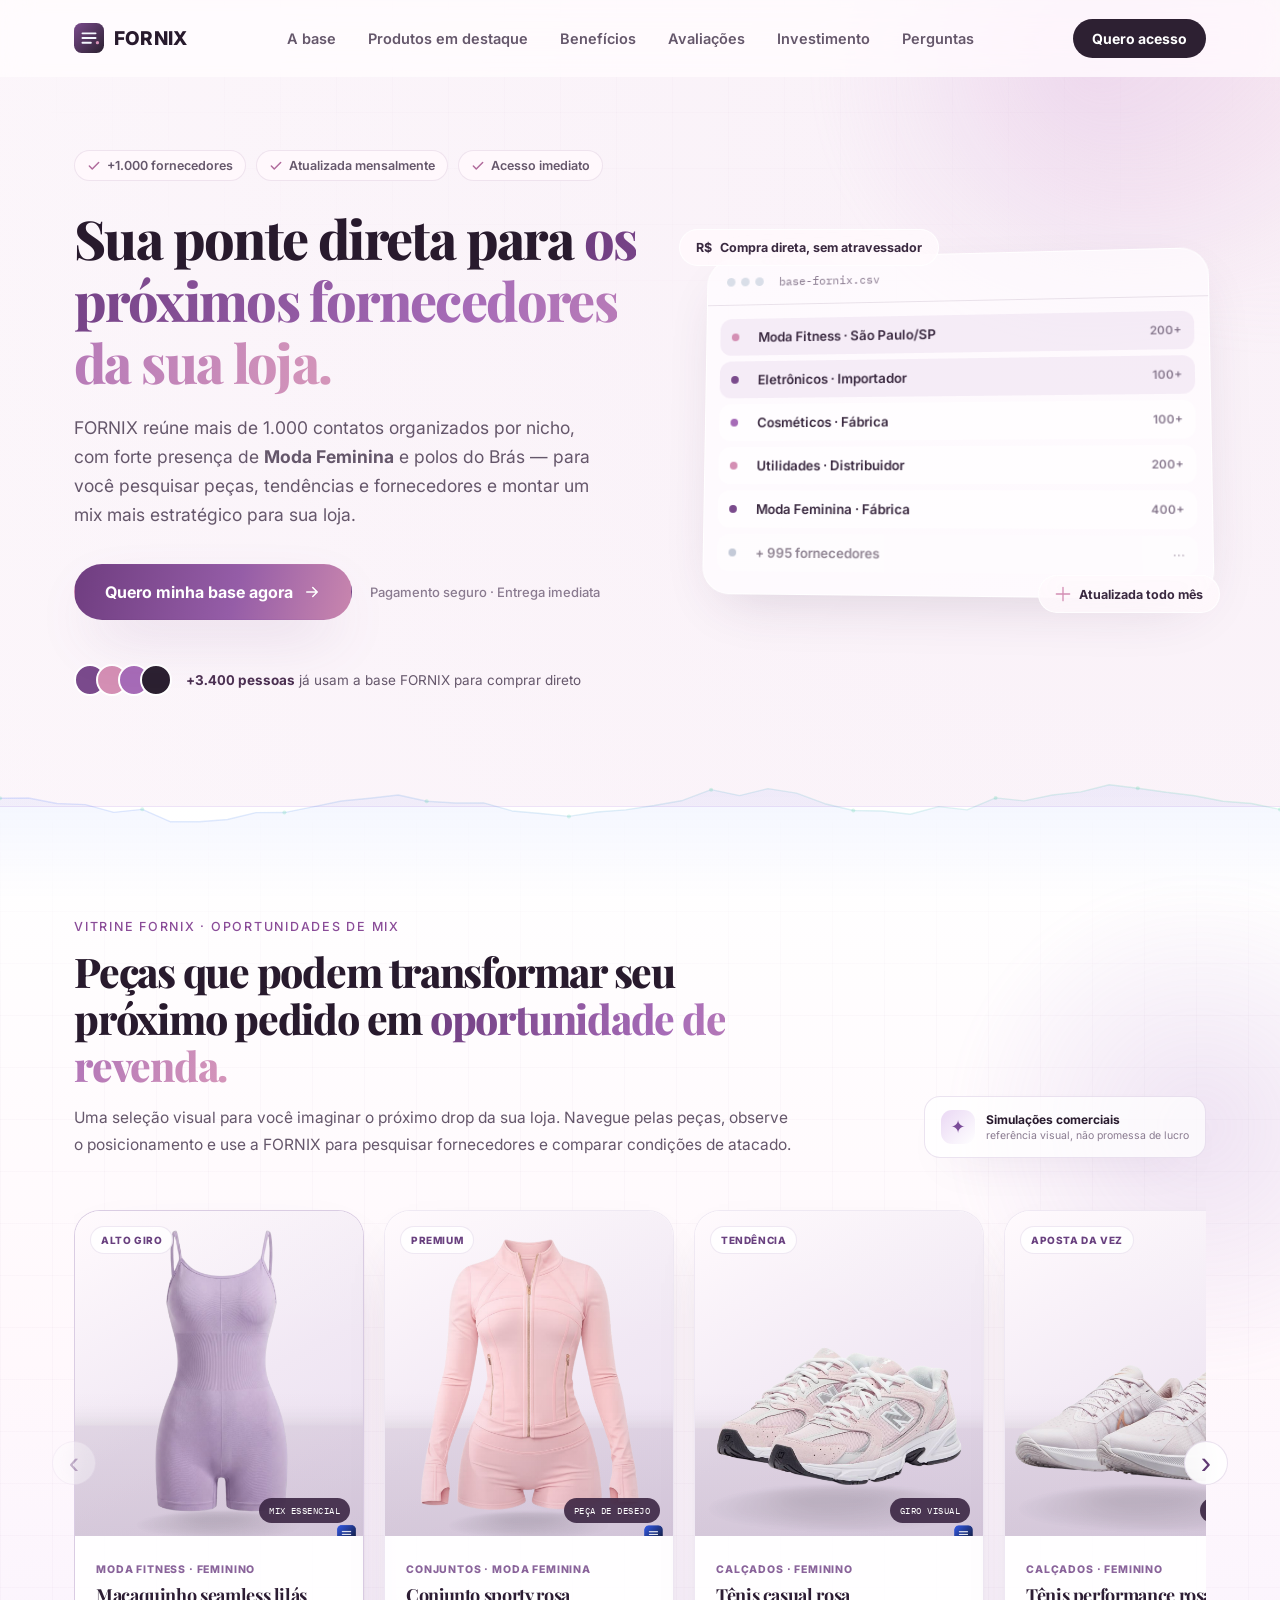
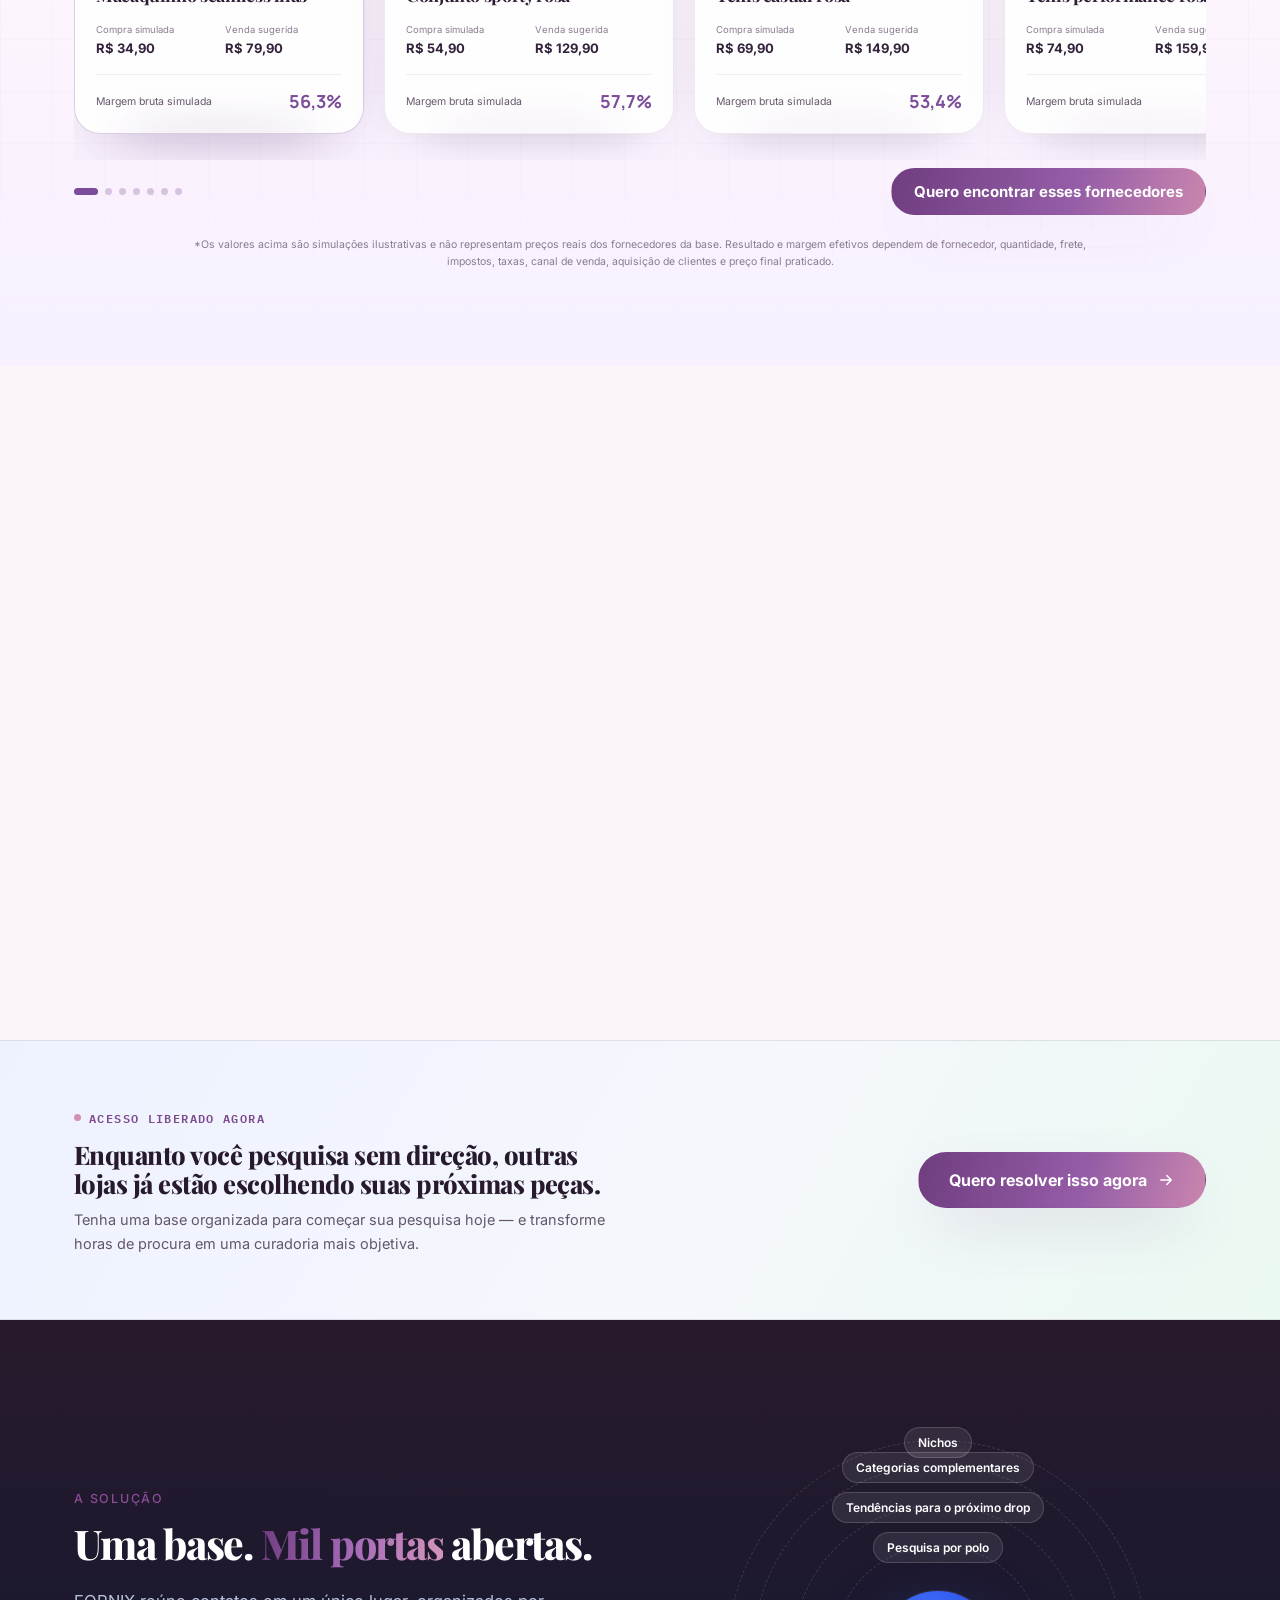
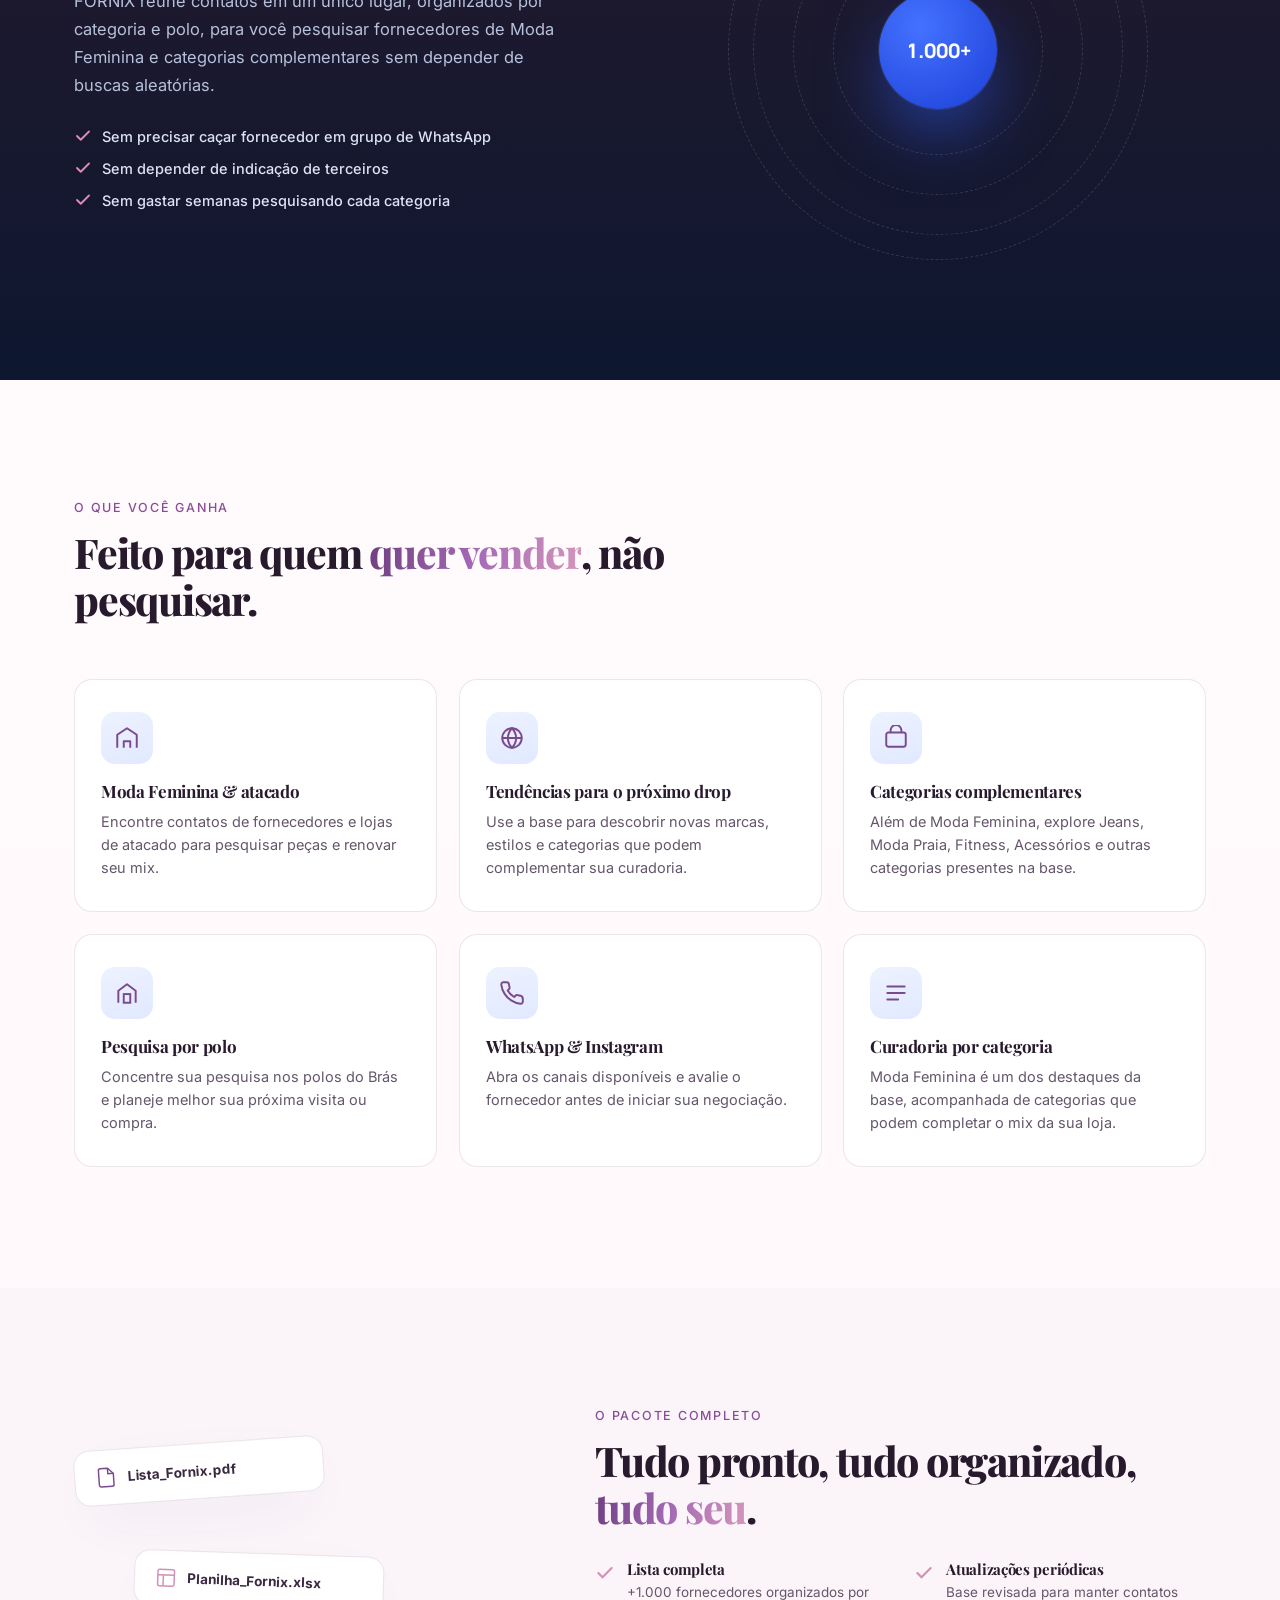
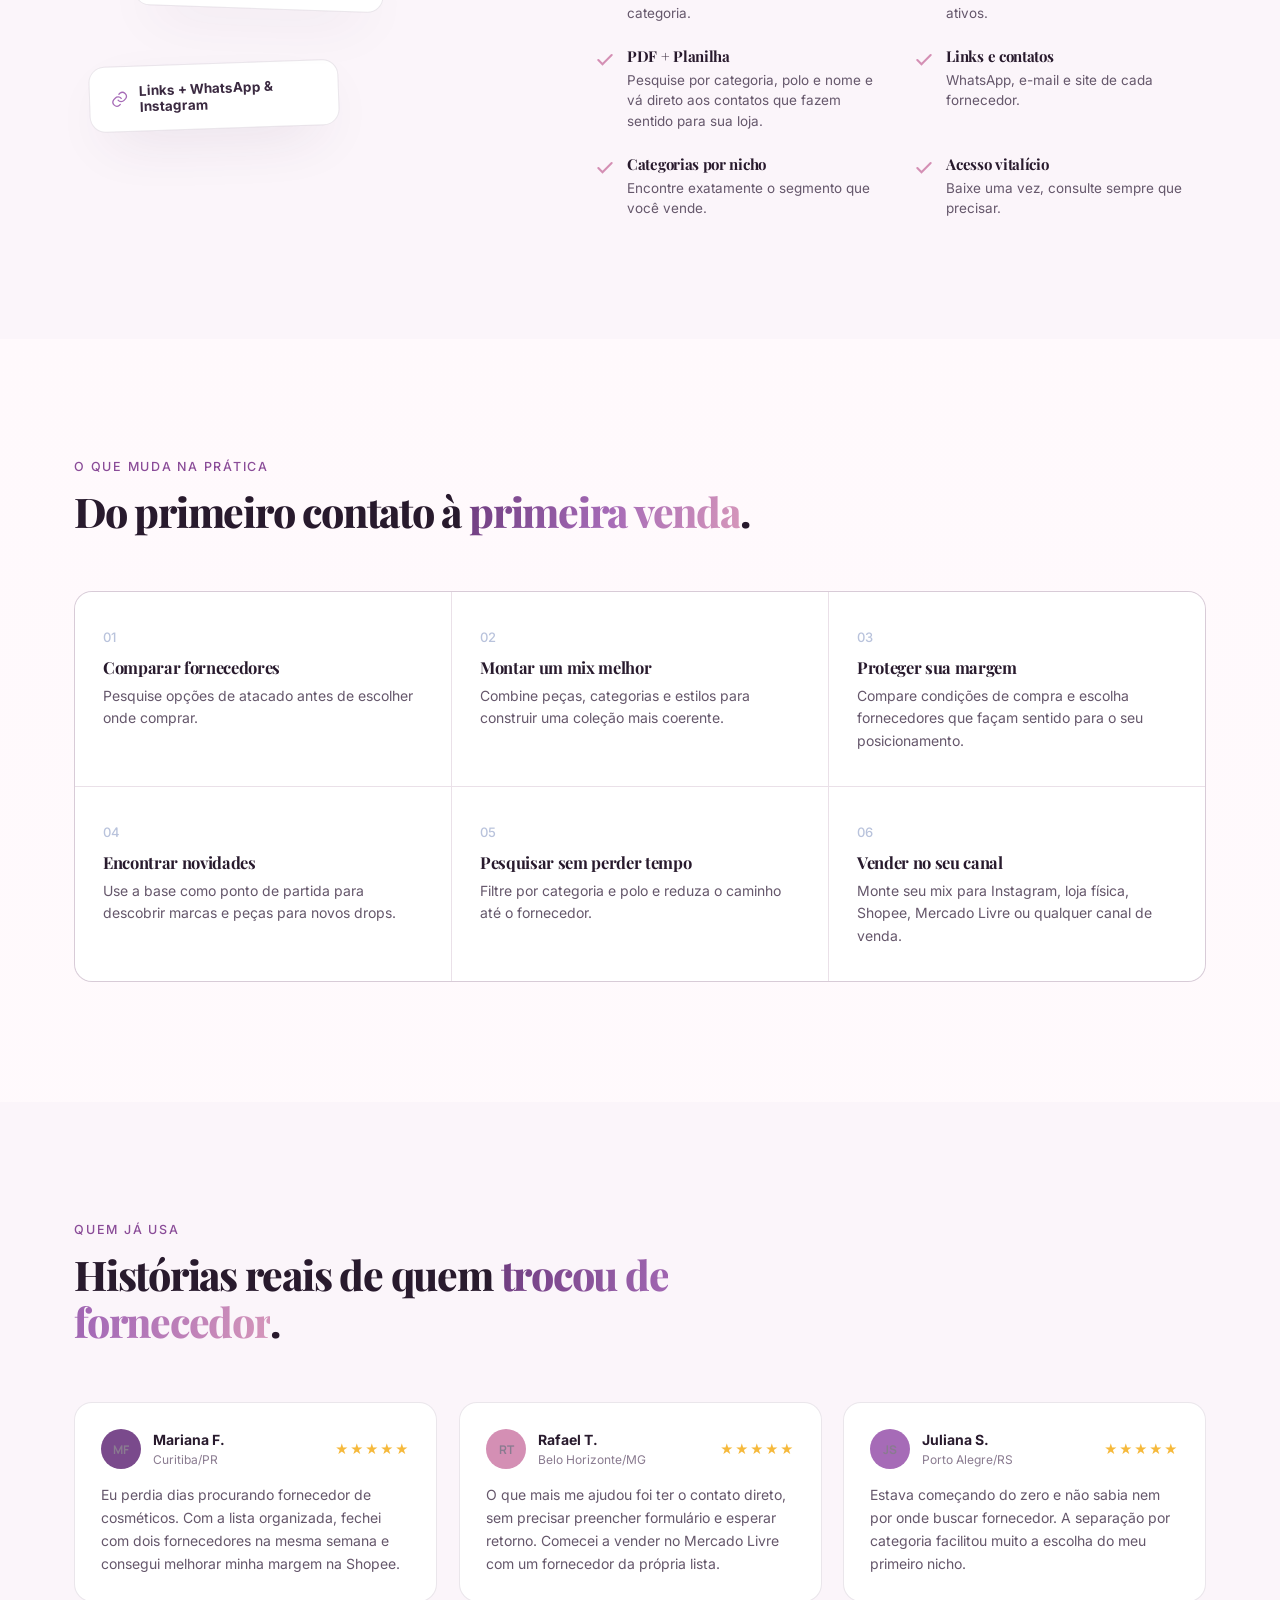
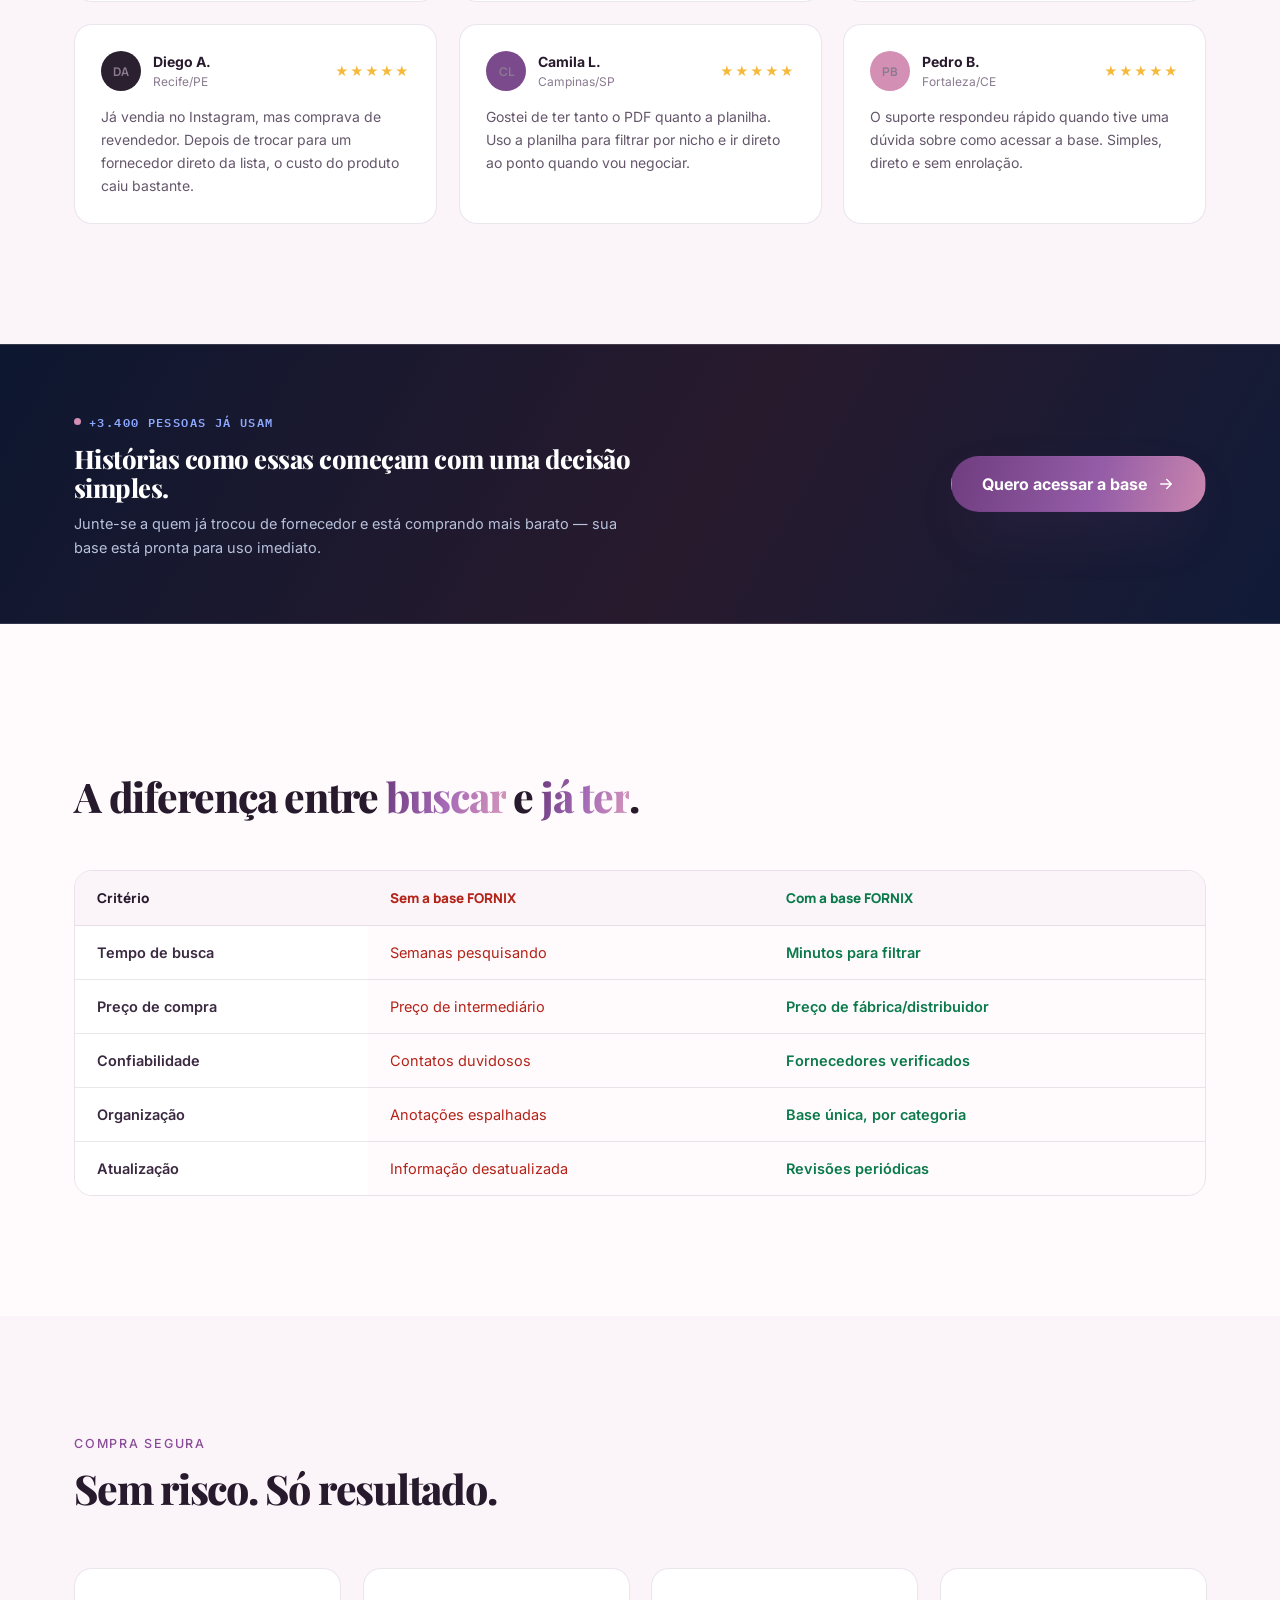
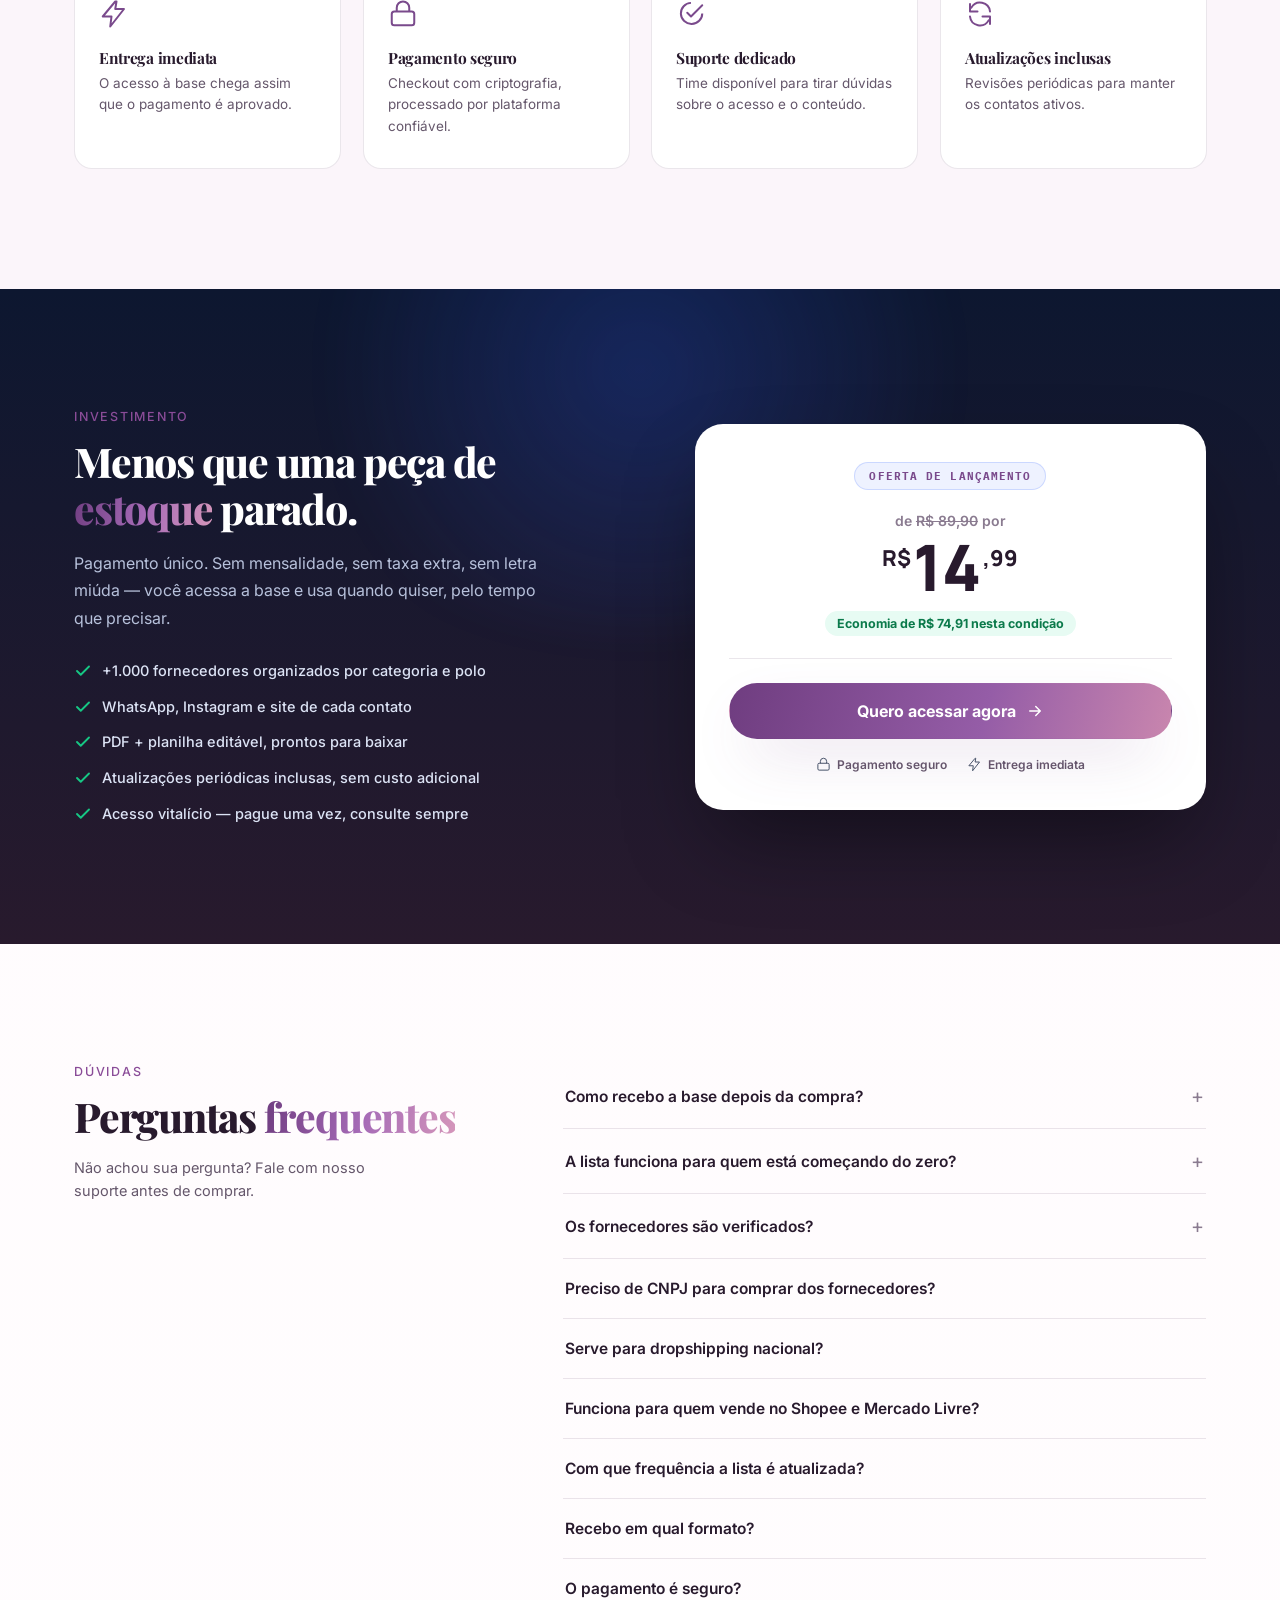
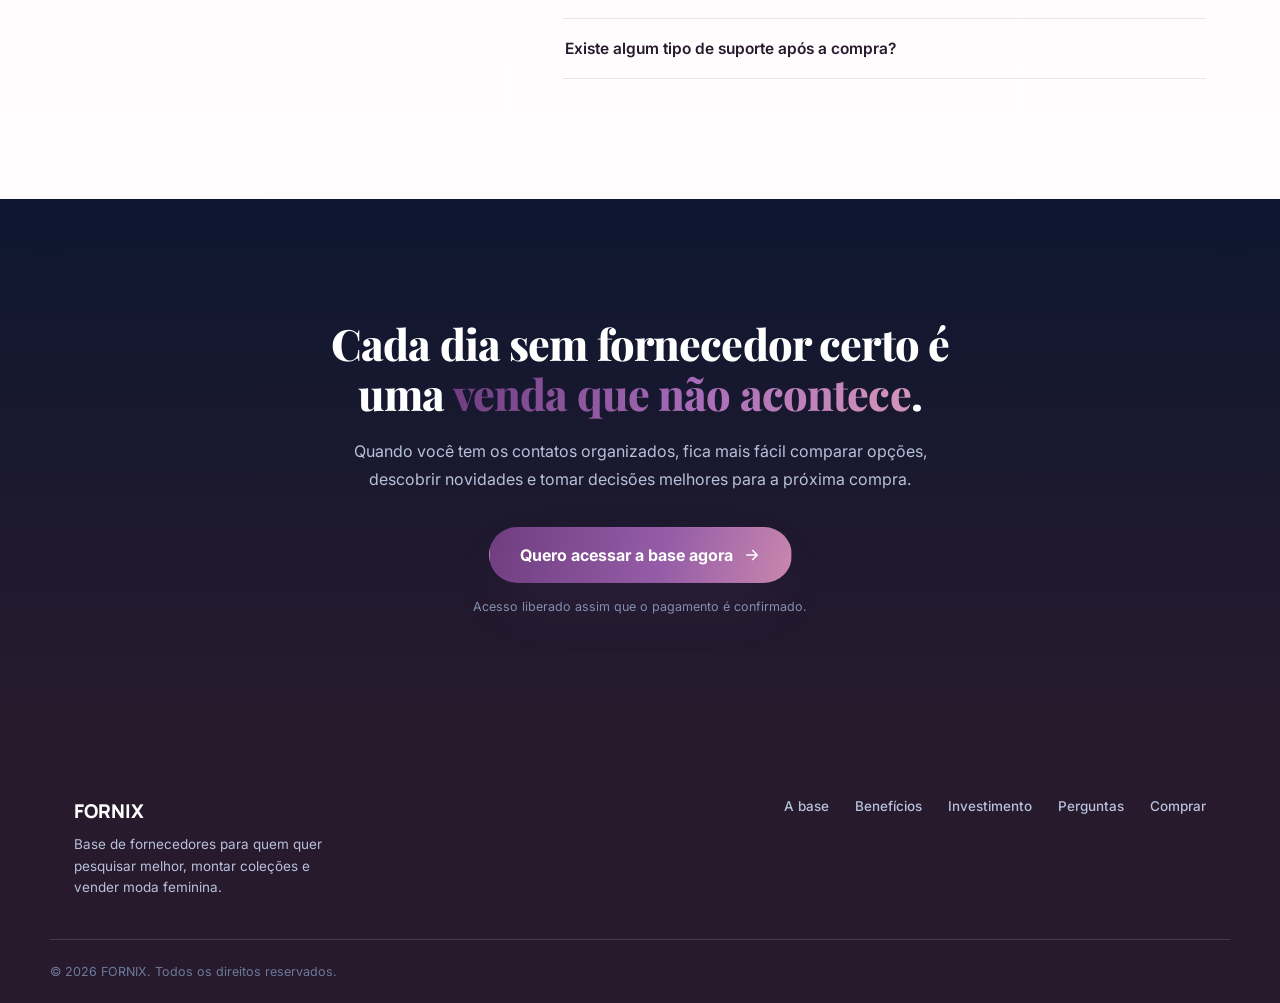
==== commit 34ab4e60: "Add files via upload" ====
--- a/index.html
+++ b/index.html
@@ -3,15 +3,15 @@
 <head>
 <meta charset="UTF-8">
 <meta name="viewport" content="width=device-width, initial-scale=1.0">
-<title>FORNIX — Base com +1.000 Fornecedores Verificados | Compre Direto da Fábrica</title>
+<title>FORNIX — Fornecedores de Moda Feminina | Base para sua Loja</title>
 <meta name="description" content="Acesse a base FORNIX com mais de 1.000 fornecedores, fábricas, importadores e distribuidores verificados. Compre direto, sem intermediários, e revenda com mais margem no Shopee, Mercado Livre e Instagram.">
-<meta name="keywords" content="fornecedores, lista de fornecedores, dropshipping nacional, comprar barato, revender, atacado, fábricas, importadores">
+<meta name="keywords" content="moda feminina, fornecedores de moda, atacado feminino, roupas femininas, Brás, fornecedores para loja, revenda">
 <meta name="robots" content="index, follow">
 <link rel="canonical" href="https://SEU-DOMINIO-AQUI.com/">
 
 <!-- Open Graph -->
 <meta property="og:type" content="website">
-<meta property="og:title" content="FORNIX — Base com +1.000 Fornecedores Verificados">
+<meta property="og:title" content="FORNIX — Fornecedores de Moda Feminina">
 <meta property="og:description" content="Compre direto de fábricas, importadoras e distribuidoras. Mais de 1.000 contatos verificados e organizados por nicho, prontos para você economizar e lucrar mais.">
 <meta property="og:image" content="assets/images/og-cover.jpg">
 <meta property="og:url" content="https://SEU-DOMINIO-AQUI.com/">
@@ -19,17 +19,17 @@
 
 <!-- Twitter -->
 <meta name="twitter:card" content="summary_large_image">
-<meta name="twitter:title" content="FORNIX — Base com +1.000 Fornecedores Verificados">
+<meta name="twitter:title" content="FORNIX — Fornecedores de Moda Feminina">
 <meta name="twitter:description" content="Compre direto de fábricas, importadoras e distribuidoras verificadas. Organize seu negócio com uma base atualizada.">
 
 <!-- Favicons -->
-<link rel="icon" type="image/svg+xml" href="assets/images/favicon.svg">
-<link rel="apple-touch-icon" href="assets/images/favicon.svg">
+<link rel="icon" type="image/svg+xml" href="favicon.svg">
+<link rel="apple-touch-icon" href="favicon.svg">
 
 <!-- Fonts -->
 <link rel="preconnect" href="https://fonts.googleapis.com">
 <link rel="preconnect" href="https://fonts.gstatic.com" crossorigin>
-<link href="https://fonts.googleapis.com/css2?family=Manrope:wght@500;700;800&family=Inter:wght@400;500;600;700&family=IBM+Plex+Mono:wght@400;500&display=swap" rel="stylesheet">
+<link href="https://fonts.googleapis.com/css2?family=Inter:wght@400;500;600;700&family=Manrope:wght@500;700;800&family=IBM+Plex+Mono:wght@400;500&family=Playfair+Display:wght@500;600;700&display=swap" rel="stylesheet">
 
 <link rel="stylesheet" href="style.css">
 
@@ -75,17 +75,19 @@
       <svg width="30" height="30" viewBox="0 0 64 64" fill="none" aria-hidden="true">
         <rect width="64" height="64" rx="16" fill="url(#navGrad)"/>
         <path d="M18 22h28M18 32h28M18 42h18" stroke="#F4F7FF" stroke-width="4" stroke-linecap="round"/>
-        <circle cx="50" cy="42" r="3.5" fill="#16C784"/>
+        <circle cx="50" cy="42" r="3.5" fill="#D48FB4"/>
         <defs><linearGradient id="navGrad" x1="0" y1="0" x2="1" y2="1">
-          <stop offset="0%" stop-color="#2F5FFF"/><stop offset="100%" stop-color="#0B1220"/>
+          <stop offset="0%" stop-color="#7A4A8C"/><stop offset="100%" stop-color="#2B2030"/>
         </linearGradient></defs>
       </svg>
       <span>FORNIX</span>
     </a>
     <nav class="nav__links" aria-label="Navegação principal">
       <a href="#solucao">A base</a>
+      <a href="#produtos">Produtos em destaque</a>
       <a href="#beneficios">Benefícios</a>
       <a href="#avaliacoes">Avaliações</a>
+      <a href="#preco">Investimento</a>
       <a href="#faq">Perguntas</a>
     </nav>
     <a href="https://pay.kiwify.com.br/vUJjeey" class="btn btn--nav" data-cta="nav">Quero acesso</a>
@@ -102,13 +104,13 @@
   <div class="container hero__inner">
     <div class="hero__copy" data-reveal="fade-right">
       <div class="badge-row">
-        <span class="badge"><svg width="14" height="14" viewBox="0 0 24 24" fill="none"><path d="M20 6L9 17l-5-5" stroke="#16C784" stroke-width="2.5" stroke-linecap="round" stroke-linejoin="round"/></svg>+1.000 fornecedores</span>
-        <span class="badge"><svg width="14" height="14" viewBox="0 0 24 24" fill="none"><path d="M20 6L9 17l-5-5" stroke="#16C784" stroke-width="2.5" stroke-linecap="round" stroke-linejoin="round"/></svg>Atualizada mensalmente</span>
-        <span class="badge"><svg width="14" height="14" viewBox="0 0 24 24" fill="none"><path d="M20 6L9 17l-5-5" stroke="#16C784" stroke-width="2.5" stroke-linecap="round" stroke-linejoin="round"/></svg>Acesso imediato</span>
-      </div>
-
-      <h1 class="hero__title">A ponte direta entre você e <span class="grad-text">quem fabrica</span>.</h1>
-      <p class="hero__subtitle">FORNIX é a base com mais de 1.000 fornecedores, fábricas, importadoras e distribuidoras verificadas — organizada por nicho, pronta para você comprar direto e vender com mais margem no <span style="font-size: 120%;"><b>Shopee</b>, <b>Mercado Livre</b>, <b>Instagram</b> ou na sua <b>própria loja.</b></span></p>
+        <span class="badge"><svg width="14" height="14" viewBox="0 0 24 24" fill="none"><path d="M20 6L9 17l-5-5" stroke="#D48FB4" stroke-width="2.5" stroke-linecap="round" stroke-linejoin="round"/></svg>+1.000 fornecedores</span>
+        <span class="badge"><svg width="14" height="14" viewBox="0 0 24 24" fill="none"><path d="M20 6L9 17l-5-5" stroke="#D48FB4" stroke-width="2.5" stroke-linecap="round" stroke-linejoin="round"/></svg>Atualizada mensalmente</span>
+        <span class="badge"><svg width="14" height="14" viewBox="0 0 24 24" fill="none"><path d="M20 6L9 17l-5-5" stroke="#D48FB4" stroke-width="2.5" stroke-linecap="round" stroke-linejoin="round"/></svg>Acesso imediato</span>
+      </div>
+
+      <h1 class="hero__title">Sua ponte direta para <span class="grad-text">os próximos fornecedores da sua loja.</span></h1>
+      <p class="hero__subtitle">FORNIX reúne mais de 1.000 contatos organizados por nicho, com forte presença de <b>Moda Feminina</b> e polos do Brás — para você pesquisar peças, tendências e fornecedores e montar um mix mais estratégico para sua loja.</p>
 
       <div class="hero__actions">
         <a href="https://pay.kiwify.com.br/vUJjeey" class="btn btn--primary btn--lg" data-cta="hero">
@@ -120,10 +122,10 @@
 
       <div class="hero__proof">
         <div class="avatars" aria-hidden="true">
-          <span class="avatar" style="--c:#2F5FFF"></span>
-          <span class="avatar" style="--c:#16C784"></span>
-          <span class="avatar" style="--c:#7C5CFF"></span>
-          <span class="avatar" style="--c:#0B1220"></span>
+          <span class="avatar" style="--c:#7A4A8C"></span>
+          <span class="avatar" style="--c:#D48FB4"></span>
+          <span class="avatar" style="--c:#A66BB7"></span>
+          <span class="avatar" style="--c:#2B2030"></span>
         </div>
         <p><strong>+<span class="counter" data-target="3400">3.400</span> pessoas</strong> já usam a base FORNIX para comprar direto</p>
       </div>
@@ -136,11 +138,11 @@
           <span class="dash-card__title">base-fornix.csv</span>
         </div>
         <div class="dash-card__rows" id="dashRows">
-          <div class="dash-row"><span class="dot" style="--c:#16C784"></span><span>Moda Fitness · São Paulo/SP</span><span class="mono">200+</span></div>
-          <div class="dash-row"><span class="dot" style="--c:#2F5FFF"></span><span>Eletrônicos · Importador</span><span class="mono">100+</span></div>
-          <div class="dash-row"><span class="dot" style="--c:#7C5CFF"></span><span>Cosméticos · Fábrica</span><span class="mono">100+</span></div>
-          <div class="dash-row"><span class="dot" style="--c:#16C784"></span><span>Utilidades · Distribuidor</span><span class="mono">200+</span></div>
-          <div class="dash-row"><span class="dot" style="--c:#2F5FFF"></span><span>Moda Feminina · Fábrica</span><span class="mono">400+</span></div>
+          <div class="dash-row"><span class="dot" style="--c:#D48FB4"></span><span>Moda Fitness · São Paulo/SP</span><span class="mono">200+</span></div>
+          <div class="dash-row"><span class="dot" style="--c:#7A4A8C"></span><span>Eletrônicos · Importador</span><span class="mono">100+</span></div>
+          <div class="dash-row"><span class="dot" style="--c:#A66BB7"></span><span>Cosméticos · Fábrica</span><span class="mono">100+</span></div>
+          <div class="dash-row"><span class="dot" style="--c:#D48FB4"></span><span>Utilidades · Distribuidor</span><span class="mono">200+</span></div>
+          <div class="dash-row"><span class="dot" style="--c:#7A4A8C"></span><span>Moda Feminina · Fábrica</span><span class="mono">400+</span></div>
           <div class="dash-row dash-row--ghost"><span class="dot" style="--c:#94A3B8"></span><span>+ 995 fornecedores</span><span class="mono">···</span></div>
         </div>
       </div>
@@ -148,10 +150,167 @@
         <span class="mono">R$</span> Compra direta, sem atravessador
       </div>
       <div class="float-chip float-chip--bottom" aria-hidden="true">
-        <svg width="16" height="16" viewBox="0 0 24 24" fill="none"><path d="M12 2v20M2 12h20" stroke="#16C784" stroke-width="2" stroke-linecap="round"/></svg>
+        <svg width="16" height="16" viewBox="0 0 24 24" fill="none"><path d="M12 2v20M2 12h20" stroke="#D48FB4" stroke-width="2" stroke-linecap="round"/></svg>
         Atualizada todo mês
       </div>
     </div>
+  </div>
+</section>
+
+<!-- ===================== 2. PRODUTOS EM DESTAQUE ===================== -->
+<section class="produtos-showcase" id="produtos" aria-label="Vitrine de produtos com potencial de revenda">
+  <div class="produtos-showcase__glow" aria-hidden="true"></div>
+  <div class="container">
+    <div class="produtos-showcase__head" data-reveal="fade-up">
+      <div>
+        <p class="eyebrow">Vitrine FORNIX · oportunidades de mix</p>
+        <h2 class="section-title">Peças que podem transformar seu próximo pedido em <span class="grad-text">oportunidade de revenda.</span></h2>
+        <p class="produtos-showcase__sub">Uma seleção visual para você imaginar o próximo drop da sua loja. Navegue pelas peças, observe o posicionamento e use a FORNIX para pesquisar fornecedores e comparar condições de atacado.</p>
+      </div>
+      <div class="produtos-showcase__note">
+        <span class="produtos-showcase__note-icon">✦</span>
+        <span><strong>Simulações comerciais</strong><small>referência visual, não promessa de lucro</small></span>
+      </div>
+    </div>
+
+    <div class="produtos-carousel" data-product-carousel>
+      <button class="produtos-carousel__arrow produtos-carousel__arrow--prev" type="button" aria-label="Produto anterior" data-carousel-prev>‹</button>
+      <div class="produtos-carousel__track" data-carousel-track tabindex="0" aria-label="Carrossel de produtos">
+
+        <article class="produto-card produto-card--featured" data-reveal="fade-up">
+          <div class="produto-card__visual">
+            <span class="produto-card__tag">Alto giro</span>
+            <img src="assets/images/products/produto-2.png" alt="Macaquinho fitness lilás feminino" loading="lazy">
+            <span class="produto-card__float">MIX ESSENCIAL</span>
+          </div>
+          <div class="produto-card__body">
+            <span class="produto-card__category">Moda Fitness · Feminino</span>
+            <h3>Macaquinho seamless lilás</h3>
+            <div class="produto-card__numbers"><span>Compra simulada <strong>R$ 34,90</strong></span><span>Venda sugerida <strong>R$ 79,90</strong></span></div>
+            <div class="produto-card__margin"><span>Margem bruta simulada</span><strong>56,3%</strong></div>
+          </div>
+        </article>
+
+        <article class="produto-card" data-reveal="fade-up">
+          <div class="produto-card__visual">
+            <span class="produto-card__tag">Premium</span>
+            <img src="assets/images/products/produto-3.png" alt="Conjunto feminino rosa com jaqueta e short" loading="lazy">
+            <span class="produto-card__float">PEÇA DE DESEJO</span>
+          </div>
+          <div class="produto-card__body">
+            <span class="produto-card__category">Conjuntos · Moda Feminina</span>
+            <h3>Conjunto sporty rosa</h3>
+            <div class="produto-card__numbers"><span>Compra simulada <strong>R$ 54,90</strong></span><span>Venda sugerida <strong>R$ 129,90</strong></span></div>
+            <div class="produto-card__margin"><span>Margem bruta simulada</span><strong>57,7%</strong></div>
+          </div>
+        </article>
+
+        <article class="produto-card" data-reveal="fade-up">
+          <div class="produto-card__visual">
+            <span class="produto-card__tag">Tendência</span>
+            <img src="assets/images/products/produto-4.png" alt="Tênis feminino rosa claro" loading="lazy">
+            <span class="produto-card__float">GIRO VISUAL</span>
+          </div>
+          <div class="produto-card__body">
+            <span class="produto-card__category">Calçados · Feminino</span>
+            <h3>Tênis casual rosa</h3>
+            <div class="produto-card__numbers"><span>Compra simulada <strong>R$ 69,90</strong></span><span>Venda sugerida <strong>R$ 149,90</strong></span></div>
+            <div class="produto-card__margin"><span>Margem bruta simulada</span><strong>53,4%</strong></div>
+          </div>
+        </article>
+
+        <article class="produto-card" data-reveal="fade-up">
+          <div class="produto-card__visual">
+            <span class="produto-card__tag">Aposta da vez</span>
+            <img src="assets/images/products/produto-5.png" alt="Tênis esportivo feminino rosa claro" loading="lazy">
+            <span class="produto-card__float">SPORTY CHIC</span>
+          </div>
+          <div class="produto-card__body">
+            <span class="produto-card__category">Calçados · Feminino</span>
+            <h3>Tênis performance rosa</h3>
+            <div class="produto-card__numbers"><span>Compra simulada <strong>R$ 74,90</strong></span><span>Venda sugerida <strong>R$ 159,90</strong></span></div>
+            <div class="produto-card__margin"><span>Margem bruta simulada</span><strong>53,2%</strong></div>
+          </div>
+        </article>
+
+        <article class="produto-card" data-reveal="fade-up">
+          <div class="produto-card__visual">
+            <span class="produto-card__tag">Alto giro</span>
+            <img src="assets/images/products/produto-6.png" alt="Saia preta feminina em camadas" loading="lazy">
+            <span class="produto-card__float">LOOK DE IMPACTO</span>
+          </div>
+          <div class="produto-card__body">
+            <span class="produto-card__category">Saias · Moda Feminina</span>
+            <h3>Saia preta em camadas</h3>
+            <div class="produto-card__numbers"><span>Compra simulada <strong>R$ 29,90</strong></span><span>Venda sugerida <strong>R$ 69,90</strong></span></div>
+            <div class="produto-card__margin"><span>Margem bruta simulada</span><strong>57,2%</strong></div>
+          </div>
+        </article>
+
+        <article class="produto-card" data-reveal="fade-up">
+          <div class="produto-card__visual">
+            <span class="produto-card__tag">Fashion</span>
+            <img src="assets/images/products/produto-7.png" alt="Vestido curto marrom frente única feminino" loading="lazy">
+            <span class="produto-card__float">PEÇA DE DESEJO</span>
+          </div>
+          <div class="produto-card__body">
+            <span class="produto-card__category">Vestidos · Moda Feminina</span>
+            <h3>Vestido halter chocolate</h3>
+            <div class="produto-card__numbers"><span>Compra simulada <strong>R$ 39,90</strong></span><span>Venda sugerida <strong>R$ 94,90</strong></span></div>
+            <div class="produto-card__margin"><span>Margem bruta simulada</span><strong>58,0%</strong></div>
+          </div>
+        </article>
+
+        <article class="produto-card" data-reveal="fade-up">
+          <div class="produto-card__visual">
+            <span class="produto-card__tag">Versátil</span>
+            <img src="assets/images/products/produto-8.png" alt="Blusa preta feminina com amarração lateral" loading="lazy">
+            <span class="produto-card__float">BÁSICO PREMIUM</span>
+          </div>
+          <div class="produto-card__body">
+            <span class="produto-card__category">Blusas · Moda Feminina</span>
+            <h3>Blusa drapeada com faixa</h3>
+            <div class="produto-card__numbers"><span>Compra simulada <strong>R$ 24,90</strong></span><span>Venda sugerida <strong>R$ 64,90</strong></span></div>
+            <div class="produto-card__margin"><span>Margem bruta simulada</span><strong>61,6%</strong></div>
+          </div>
+        </article>
+
+        <article class="produto-card" data-reveal="fade-up">
+          <div class="produto-card__visual">
+            <span class="produto-card__tag">Mix essencial</span>
+            <img src="assets/images/products/produto-9.png" alt="Calça preta wide leg feminina" loading="lazy">
+            <span class="produto-card__float">FÁCIL DE VENDER</span>
+          </div>
+          <div class="produto-card__body">
+            <span class="produto-card__category">Calças · Moda Feminina</span>
+            <h3>Calça wide leg alfaiatada</h3>
+            <div class="produto-card__numbers"><span>Compra simulada <strong>R$ 44,90</strong></span><span>Venda sugerida <strong>R$ 99,90</strong></span></div>
+            <div class="produto-card__margin"><span>Margem bruta simulada</span><strong>55,1%</strong></div>
+          </div>
+        </article>
+
+        <article class="produto-card" data-reveal="fade-up">
+          <div class="produto-card__visual">
+            <span class="produto-card__tag">Premium</span>
+            <img src="assets/images/products/produto-10.png" alt="Vestido longo azul marinho de um ombro feminino" loading="lazy">
+            <span class="produto-card__float">VALOR PERCEBIDO</span>
+          </div>
+          <div class="produto-card__body">
+            <span class="produto-card__category">Vestidos · Moda Feminina</span>
+            <h3>Vestido longo assimétrico</h3>
+            <div class="produto-card__numbers"><span>Compra simulada <strong>R$ 59,90</strong></span><span>Venda sugerida <strong>R$ 139,90</strong></span></div>
+            <div class="produto-card__margin"><span>Margem bruta simulada</span><strong>57,2%</strong></div>
+          </div>
+        </article>
+      </div>
+      <button class="produtos-carousel__arrow produtos-carousel__arrow--next" type="button" aria-label="Próximo produto" data-carousel-next>›</button>
+    </div>
+
+    <div class="produtos-carousel__footer">
+      <div class="produtos-carousel__dots" data-carousel-dots aria-label="Navegação do carrossel"></div>
+      <a href="https://pay.kiwify.com.br/vUJjeey" class="btn btn--primary" data-cta="produtos-destaque">Quero encontrar esses fornecedores</a>
+    </div>
+    <p class="produtos-showcase__disclaimer">*Os valores acima são simulações ilustrativas e não representam preços reais dos fornecedores da base. Resultado e margem efetivos dependem de fornecedor, quantidade, frete, impostos, taxas, canal de venda, aquisição de clientes e preço final praticado.</p>
   </div>
 </section>
 
@@ -164,23 +323,23 @@
     <div class="problema__grid">
       <div class="problema__card" data-reveal="fade-up">
         <svg width="28" height="28" viewBox="0 0 24 24" fill="none"><path d="M3 3h2l2.4 12.2a2 2 0 0 0 2 1.6h7.2a2 2 0 0 0 2-1.6L21 8H6" stroke="#EF4444" stroke-width="1.8" stroke-linecap="round" stroke-linejoin="round"/><circle cx="9" cy="20" r="1.4" fill="#EF4444"/><circle cx="17" cy="20" r="1.4" fill="#EF4444"/></svg>
-        <h3>Você compra caro</h3>
-        <p>Sem contato direto, você paga preço de intermediário — e o intermediário fica com a sua margem.</p>
+        <h3>Seu custo aperta a margem</h3>
+        <p>Quando você compra sem comparar fornecedores, pode acabar pagando mais e reduzindo o espaço para sua margem.</p>
       </div>
       <div class="problema__card" data-reveal="fade-up">
         <svg width="28" height="28" viewBox="0 0 24 24" fill="none"><path d="M3 17l6-6 4 4 8-8" stroke="#EF4444" stroke-width="1.8" stroke-linecap="round" stroke-linejoin="round"/><path d="M15 7h6v6" stroke="#EF4444" stroke-width="1.8" stroke-linecap="round" stroke-linejoin="round"/></svg>
-        <h3>Você lucra pouco</h3>
-        <p>Preço de custo alto significa preço de venda pouco competitivo — ou uma margem apertada demais.</p>
+        <h3>Sua margem fica limitada</h3>
+        <p>Encontrar boas condições de atacado ajuda você a construir preços mais competitivos sem abrir mão da estratégia da loja.</p>
       </div>
       <div class="problema__card" data-reveal="fade-up">
         <svg width="28" height="28" viewBox="0 0 24 24" fill="none"><circle cx="11" cy="11" r="7" stroke="#EF4444" stroke-width="1.8"/><path d="M21 21l-4.3-4.3" stroke="#EF4444" stroke-width="1.8" stroke-linecap="round"/></svg>
-        <h3>Você não encontra fornecedores</h3>
-        <p>Horas de busca no Google, grupos de WhatsApp e perfis duvidosos — e no fim, ninguém responde.</p>
+        <h3>Você perde tempo procurando</h3>
+        <p>Em vez de abrir dezenas de abas e perfis, filtre a base e comece sua pesquisa por categoria, polo e nome.</p>
       </div>
       <div class="problema__card" data-reveal="fade-up">
         <svg width="28" height="28" viewBox="0 0 24 24" fill="none"><path d="M12 2v6M12 16v6M4.9 4.9l4.2 4.2M14.9 14.9l4.2 4.2M2 12h6M16 12h6M4.9 19.1l4.2-4.2M14.9 9.1l4.2-4.2" stroke="#EF4444" stroke-width="1.8" stroke-linecap="round"/></svg>
-        <h3>Você perde tempo e dinheiro</h3>
-        <p>Cada dia sem fornecedor certo é um dia de estoque parado, oportunidade perdida e energia desperdiçada.</p>
+        <h3>Você compra sem curadoria</h3>
+        <p>Sem uma pesquisa organizada, fica mais difícil comparar opções, acompanhar tendências e montar um mix coerente.</p>
       </div>
     </div>
   </div>
@@ -191,8 +350,8 @@
   <div class="container cta-strip__inner" data-reveal="fade-up">
     <div class="cta-strip__copy">
       <span class="cta-strip__badge"><span class="cta-strip__pulse" aria-hidden="true"></span>Acesso liberado agora</span>
-      <h3>Enquanto você pensa, alguém já está comprando direto da fábrica.</h3>
-      <p>Resolva o problema do fornecedor agora — acesse a base FORNIX e comece a negociar direto ainda hoje.</p>
+      <h3>Enquanto você pesquisa sem direção, outras lojas já estão escolhendo suas próximas peças.</h3>
+      <p>Tenha uma base organizada para começar sua pesquisa hoje — e transforme horas de procura em uma curadoria mais objetiva.</p>
     </div>
     <a href="https://pay.kiwify.com.br/vUJjeey" class="btn btn--primary btn--lg" data-cta="meio-problema">
       <span>Quero resolver isso agora</span>
@@ -208,19 +367,19 @@
     <div data-reveal="fade-right">
       <p class="eyebrow eyebrow--light">A solução</p>
       <h2 class="section-title section-title--light">Uma base. <span class="grad-text">Mil portas</span> abertas.</h2>
-      <p class="solucao__text">FORNIX reúne, organiza e verifica contatos de fábricas, importadoras e distribuidoras em um único arquivo — pronto para você abrir, filtrar por nicho e mandar a primeira mensagem hoje.</p>
+      <p class="solucao__text">FORNIX reúne contatos em um único lugar, organizados por categoria e polo, para você pesquisar fornecedores de Moda Feminina e categorias complementares sem depender de buscas aleatórias.</p>
       <ul class="solucao__list">
-        <li><svg width="18" height="18" viewBox="0 0 24 24" fill="none"><path d="M20 6L9 17l-5-5" stroke="#16C784" stroke-width="2.5" stroke-linecap="round" stroke-linejoin="round"/></svg>Sem precisar caçar fornecedor em grupo de WhatsApp</li>
-        <li><svg width="18" height="18" viewBox="0 0 24 24" fill="none"><path d="M20 6L9 17l-5-5" stroke="#16C784" stroke-width="2.5" stroke-linecap="round" stroke-linejoin="round"/></svg>Sem depender de indicação de terceiros</li>
-        <li><svg width="18" height="18" viewBox="0 0 24 24" fill="none"><path d="M20 6L9 17l-5-5" stroke="#16C784" stroke-width="2.5" stroke-linecap="round" stroke-linejoin="round"/></svg>Sem gastar semanas pesquisando cada categoria</li>
+        <li><svg width="18" height="18" viewBox="0 0 24 24" fill="none"><path d="M20 6L9 17l-5-5" stroke="#D48FB4" stroke-width="2.5" stroke-linecap="round" stroke-linejoin="round"/></svg>Sem precisar caçar fornecedor em grupo de WhatsApp</li>
+        <li><svg width="18" height="18" viewBox="0 0 24 24" fill="none"><path d="M20 6L9 17l-5-5" stroke="#D48FB4" stroke-width="2.5" stroke-linecap="round" stroke-linejoin="round"/></svg>Sem depender de indicação de terceiros</li>
+        <li><svg width="18" height="18" viewBox="0 0 24 24" fill="none"><path d="M20 6L9 17l-5-5" stroke="#D48FB4" stroke-width="2.5" stroke-linecap="round" stroke-linejoin="round"/></svg>Sem gastar semanas pesquisando cada categoria</li>
       </ul>
     </div>
     <div class="solucao__visual" data-reveal="fade-left">
       <div class="orbit-wrap" id="orbitWrap">
         <div class="orbit-core"><span class="counter" data-target="1000">1.000</span>+</div>
-        <div class="orbit orbit--1"><span class="orbit-node">Fábricas</span></div>
-        <div class="orbit orbit--2"><span class="orbit-node">Importadores</span></div>
-        <div class="orbit orbit--3"><span class="orbit-node">Distribuidores</span></div>
+        <div class="orbit orbit--1"><span class="orbit-node">Pesquisa por polo</span></div>
+        <div class="orbit orbit--2"><span class="orbit-node">Tendências para o próximo drop</span></div>
+        <div class="orbit orbit--3"><span class="orbit-node">Categorias complementares</span></div>
         <div class="orbit orbit--4"><span class="orbit-node">Nichos</span></div>
       </div>
     </div>
@@ -235,34 +394,34 @@
 
     <div class="cards-grid">
       <div class="benefit-card tilt" data-reveal="fade-up">
-        <div class="benefit-card__icon"><svg width="26" height="26" viewBox="0 0 24 24" fill="none"><path d="M3 21V9l9-6 9 6v12" stroke="#2F5FFF" stroke-width="1.8" stroke-linejoin="round"/><path d="M9 21v-6h6v6" stroke="#2F5FFF" stroke-width="1.8" stroke-linejoin="round"/></svg></div>
-        <h3>Fornecedores nacionais</h3>
-        <p>Fábricas e distribuidoras espalhadas por todo o Brasil, prontas para envio rápido.</p>
+        <div class="benefit-card__icon"><svg width="26" height="26" viewBox="0 0 24 24" fill="none"><path d="M3 21V9l9-6 9 6v12" stroke="#7A4A8C" stroke-width="1.8" stroke-linejoin="round"/><path d="M9 21v-6h6v6" stroke="#7A4A8C" stroke-width="1.8" stroke-linejoin="round"/></svg></div>
+        <h3>Moda Feminina & atacado</h3>
+        <p>Encontre contatos de fornecedores e lojas de atacado para pesquisar peças e renovar seu mix.</p>
       </div>
       <div class="benefit-card tilt" data-reveal="fade-up">
-        <div class="benefit-card__icon"><svg width="26" height="26" viewBox="0 0 24 24" fill="none"><circle cx="12" cy="12" r="9" stroke="#2F5FFF" stroke-width="1.8"/><path d="M3 12h18M12 3c2.5 2.6 3.8 5.8 3.8 9s-1.3 6.4-3.8 9c-2.5-2.6-3.8-5.8-3.8-9S9.5 5.6 12 3z" stroke="#2F5FFF" stroke-width="1.8"/></svg></div>
-        <h3>Importadores</h3>
-        <p>Acesso a quem já importa em volume — sem você lidar com burocracia internacional.</p>
+        <div class="benefit-card__icon"><svg width="26" height="26" viewBox="0 0 24 24" fill="none"><circle cx="12" cy="12" r="9" stroke="#7A4A8C" stroke-width="1.8"/><path d="M3 12h18M12 3c2.5 2.6 3.8 5.8 3.8 9s-1.3 6.4-3.8 9c-2.5-2.6-3.8-5.8-3.8-9S9.5 5.6 12 3z" stroke="#7A4A8C" stroke-width="1.8"/></svg></div>
+        <h3>Tendências para o próximo drop</h3>
+        <p>Use a base para descobrir novas marcas, estilos e categorias que podem complementar sua curadoria.</p>
       </div>
       <div class="benefit-card tilt" data-reveal="fade-up">
-        <div class="benefit-card__icon"><svg width="26" height="26" viewBox="0 0 24 24" fill="none"><rect x="3" y="7" width="18" height="13" rx="2" stroke="#2F5FFF" stroke-width="1.8"/><path d="M7 7V5a5 5 0 0 1 10 0v2" stroke="#2F5FFF" stroke-width="1.8"/></svg></div>
-        <h3>Distribuidores</h3>
-        <p>Compre lotes menores com preço de atacado, ideal para quem está começando.</p>
+        <div class="benefit-card__icon"><svg width="26" height="26" viewBox="0 0 24 24" fill="none"><rect x="3" y="7" width="18" height="13" rx="2" stroke="#7A4A8C" stroke-width="1.8"/><path d="M7 7V5a5 5 0 0 1 10 0v2" stroke="#7A4A8C" stroke-width="1.8"/></svg></div>
+        <h3>Categorias complementares</h3>
+        <p>Além de Moda Feminina, explore Jeans, Moda Praia, Fitness, Acessórios e outras categorias presentes na base.</p>
       </div>
       <div class="benefit-card tilt" data-reveal="fade-up">
-        <div class="benefit-card__icon"><svg width="26" height="26" viewBox="0 0 24 24" fill="none"><path d="M4 21V10l8-6 8 6v11" stroke="#2F5FFF" stroke-width="1.8" stroke-linejoin="round"/><rect x="9" y="13" width="6" height="8" stroke="#2F5FFF" stroke-width="1.8"/></svg></div>
-        <h3>Fábricas</h3>
-        <p>Compre direto de quem produz e elimine todas as margens de intermediação.</p>
+        <div class="benefit-card__icon"><svg width="26" height="26" viewBox="0 0 24 24" fill="none"><path d="M4 21V10l8-6 8 6v11" stroke="#7A4A8C" stroke-width="1.8" stroke-linejoin="round"/><rect x="9" y="13" width="6" height="8" stroke="#7A4A8C" stroke-width="1.8"/></svg></div>
+        <h3>Pesquisa por polo</h3>
+        <p>Concentre sua pesquisa nos polos do Brás e planeje melhor sua próxima visita ou compra.</p>
       </div>
       <div class="benefit-card tilt" data-reveal="fade-up">
-        <div class="benefit-card__icon"><svg width="26" height="26" viewBox="0 0 24 24" fill="none"><path d="M22 16.9v3a2 2 0 0 1-2.2 2 19.8 19.8 0 0 1-8.6-3.1 19.5 19.5 0 0 1-6-6A19.8 19.8 0 0 1 2.1 4.2 2 2 0 0 1 4.1 2h3a2 2 0 0 1 2 1.7c.1.9.3 1.8.6 2.7a2 2 0 0 1-.5 2.1L8 9.7a16 16 0 0 0 6 6l1.2-1.2a2 2 0 0 1 2.1-.5c.9.3 1.8.5 2.7.6a2 2 0 0 1 1.7 2.3z" stroke="#2F5FFF" stroke-width="1.8" stroke-linejoin="round"/></svg></div>
-        <h3>Contatos diretos</h3>
-        <p>WhatsApp, e-mail e site — sem formulário genérico, sem resposta automática.</p>
+        <div class="benefit-card__icon"><svg width="26" height="26" viewBox="0 0 24 24" fill="none"><path d="M22 16.9v3a2 2 0 0 1-2.2 2 19.8 19.8 0 0 1-8.6-3.1 19.5 19.5 0 0 1-6-6A19.8 19.8 0 0 1 2.1 4.2 2 2 0 0 1 4.1 2h3a2 2 0 0 1 2 1.7c.1.9.3 1.8.6 2.7a2 2 0 0 1-.5 2.1L8 9.7a16 16 0 0 0 6 6l1.2-1.2a2 2 0 0 1 2.1-.5c.9.3 1.8.5 2.7.6a2 2 0 0 1 1.7 2.3z" stroke="#7A4A8C" stroke-width="1.8" stroke-linejoin="round"/></svg></div>
+        <h3>WhatsApp & Instagram</h3>
+        <p>Abra os canais disponíveis e avalie o fornecedor antes de iniciar sua negociação.</p>
       </div>
       <div class="benefit-card tilt" data-reveal="fade-up">
-        <div class="benefit-card__icon"><svg width="26" height="26" viewBox="0 0 24 24" fill="none"><path d="M4 6h16M4 12h16M4 18h10" stroke="#2F5FFF" stroke-width="1.8" stroke-linecap="round"/></svg></div>
-        <h3>Nichos variados</h3>
-        <p>Moda, eletrônicos, cosméticos, pet, casa, utilidades e dezenas de outras categorias.</p>
+        <div class="benefit-card__icon"><svg width="26" height="26" viewBox="0 0 24 24" fill="none"><path d="M4 6h16M4 12h16M4 18h10" stroke="#7A4A8C" stroke-width="1.8" stroke-linecap="round"/></svg></div>
+        <h3>Curadoria por categoria</h3>
+        <p>Moda Feminina é um dos destaques da base, acompanhada de categorias que podem completar o mix da sua loja.</p>
       </div>
     </div>
   </div>
@@ -273,16 +432,16 @@
   <div class="container recebe__inner">
     <div class="recebe__visual" data-reveal="fade-right">
       <div class="stack-card stack-card--1">
-        <svg width="22" height="22" viewBox="0 0 24 24" fill="none"><path d="M14 2H6a2 2 0 0 0-2 2v16a2 2 0 0 0 2 2h12a2 2 0 0 0 2-2V8z" stroke="#2F5FFF" stroke-width="1.6"/><path d="M14 2v6h6" stroke="#2F5FFF" stroke-width="1.6"/></svg>
+        <svg width="22" height="22" viewBox="0 0 24 24" fill="none"><path d="M14 2H6a2 2 0 0 0-2 2v16a2 2 0 0 0 2 2h12a2 2 0 0 0 2-2V8z" stroke="#7A4A8C" stroke-width="1.6"/><path d="M14 2v6h6" stroke="#7A4A8C" stroke-width="1.6"/></svg>
         <span>Lista_Fornix.pdf</span>
       </div>
       <div class="stack-card stack-card--2">
-        <svg width="22" height="22" viewBox="0 0 24 24" fill="none"><rect x="3" y="3" width="18" height="18" rx="2" stroke="#16C784" stroke-width="1.6"/><path d="M3 9h18M9 21V9" stroke="#16C784" stroke-width="1.6"/></svg>
+        <svg width="22" height="22" viewBox="0 0 24 24" fill="none"><rect x="3" y="3" width="18" height="18" rx="2" stroke="#D48FB4" stroke-width="1.6"/><path d="M3 9h18M9 21V9" stroke="#D48FB4" stroke-width="1.6"/></svg>
         <span>Planilha_Fornix.xlsx</span>
       </div>
       <div class="stack-card stack-card--3">
-        <svg width="22" height="22" viewBox="0 0 24 24" fill="none"><path d="M10 13a5 5 0 0 0 7.5.5l2-2a5 5 0 0 0-7-7l-1.2 1.1" stroke="#7C5CFF" stroke-width="1.6" stroke-linecap="round"/><path d="M14 11a5 5 0 0 0-7.5-.5l-2 2a5 5 0 0 0 7 7l1.1-1.1" stroke="#7C5CFF" stroke-width="1.6" stroke-linecap="round"/></svg>
-        <span>Links + Contatos diretos</span>
+        <svg width="22" height="22" viewBox="0 0 24 24" fill="none"><path d="M10 13a5 5 0 0 0 7.5.5l2-2a5 5 0 0 0-7-7l-1.2 1.1" stroke="#A66BB7" stroke-width="1.6" stroke-linecap="round"/><path d="M14 11a5 5 0 0 0-7.5-.5l-2 2a5 5 0 0 0 7 7l1.1-1.1" stroke="#A66BB7" stroke-width="1.6" stroke-linecap="round"/></svg>
+        <span>Links + WhatsApp & Instagram</span>
       </div>
     </div>
     <div data-reveal="fade-left">
@@ -290,27 +449,27 @@
       <h2 class="section-title">Tudo pronto, tudo organizado, <span class="grad-text">tudo seu</span>.</h2>
       <div class="recebe__grid">
         <div class="recebe__item">
-          <svg width="20" height="20" viewBox="0 0 24 24" fill="none"><path d="M20 6L9 17l-5-5" stroke="#16C784" stroke-width="2.5" stroke-linecap="round"/></svg>
+          <svg width="20" height="20" viewBox="0 0 24 24" fill="none"><path d="M20 6L9 17l-5-5" stroke="#D48FB4" stroke-width="2.5" stroke-linecap="round"/></svg>
           <div><h4>Lista completa</h4><p>+1.000 fornecedores organizados por categoria.</p></div>
         </div>
         <div class="recebe__item">
-          <svg width="20" height="20" viewBox="0 0 24 24" fill="none"><path d="M20 6L9 17l-5-5" stroke="#16C784" stroke-width="2.5" stroke-linecap="round"/></svg>
+          <svg width="20" height="20" viewBox="0 0 24 24" fill="none"><path d="M20 6L9 17l-5-5" stroke="#D48FB4" stroke-width="2.5" stroke-linecap="round"/></svg>
           <div><h4>Atualizações periódicas</h4><p>Base revisada para manter contatos ativos.</p></div>
         </div>
         <div class="recebe__item">
-          <svg width="20" height="20" viewBox="0 0 24 24" fill="none"><path d="M20 6L9 17l-5-5" stroke="#16C784" stroke-width="2.5" stroke-linecap="round"/></svg>
-          <div><h4>PDF + Planilha</h4><p>Formato para consulta rápida ou para filtrar como quiser.</p></div>
+          <svg width="20" height="20" viewBox="0 0 24 24" fill="none"><path d="M20 6L9 17l-5-5" stroke="#D48FB4" stroke-width="2.5" stroke-linecap="round"/></svg>
+          <div><h4>PDF + Planilha</h4><p>Pesquise por categoria, polo e nome e vá direto aos contatos que fazem sentido para sua loja.</p></div>
         </div>
         <div class="recebe__item">
-          <svg width="20" height="20" viewBox="0 0 24 24" fill="none"><path d="M20 6L9 17l-5-5" stroke="#16C784" stroke-width="2.5" stroke-linecap="round"/></svg>
+          <svg width="20" height="20" viewBox="0 0 24 24" fill="none"><path d="M20 6L9 17l-5-5" stroke="#D48FB4" stroke-width="2.5" stroke-linecap="round"/></svg>
           <div><h4>Links e contatos</h4><p>WhatsApp, e-mail e site de cada fornecedor.</p></div>
         </div>
         <div class="recebe__item">
-          <svg width="20" height="20" viewBox="0 0 24 24" fill="none"><path d="M20 6L9 17l-5-5" stroke="#16C784" stroke-width="2.5" stroke-linecap="round"/></svg>
+          <svg width="20" height="20" viewBox="0 0 24 24" fill="none"><path d="M20 6L9 17l-5-5" stroke="#D48FB4" stroke-width="2.5" stroke-linecap="round"/></svg>
           <div><h4>Categorias por nicho</h4><p>Encontre exatamente o segmento que você vende.</p></div>
         </div>
         <div class="recebe__item">
-          <svg width="20" height="20" viewBox="0 0 24 24" fill="none"><path d="M20 6L9 17l-5-5" stroke="#16C784" stroke-width="2.5" stroke-linecap="round"/></svg>
+          <svg width="20" height="20" viewBox="0 0 24 24" fill="none"><path d="M20 6L9 17l-5-5" stroke="#D48FB4" stroke-width="2.5" stroke-linecap="round"/></svg>
           <div><h4>Acesso vitalício</h4><p>Baixe uma vez, consulte sempre que precisar.</p></div>
         </div>
       </div>
@@ -326,33 +485,33 @@
     <div class="resultados__grid">
       <div class="resultado-card" data-reveal="fade-up">
         <span class="resultado-card__num mono">01</span>
-        <h3>Economizar na compra</h3>
-        <p>Corte intermediários e pague o preço de quem produz.</p>
+        <h3>Comparar fornecedores</h3>
+        <p>Pesquise opções de atacado antes de escolher onde comprar.</p>
       </div>
       <div class="resultado-card" data-reveal="fade-up">
         <span class="resultado-card__num mono">02</span>
-        <h3>Comprar mais barato</h3>
-        <p>Negocie direto com fábrica e distribuidor, sem markup escondido.</p>
+        <h3>Montar um mix melhor</h3>
+        <p>Combine peças, categorias e estilos para construir uma coleção mais coerente.</p>
       </div>
       <div class="resultado-card" data-reveal="fade-up">
         <span class="resultado-card__num mono">03</span>
-        <h3>Aumentar sua margem</h3>
-        <p>Preço de custo menor abre espaço para vender com mais competitividade.</p>
+        <h3>Proteger sua margem</h3>
+        <p>Compare condições de compra e escolha fornecedores que façam sentido para o seu posicionamento.</p>
       </div>
       <div class="resultado-card" data-reveal="fade-up">
         <span class="resultado-card__num mono">04</span>
-        <h3>Começar seu negócio</h3>
-        <p>Tenha o primeiro fornecedor fechado ainda essa semana.</p>
+        <h3>Encontrar novidades</h3>
+        <p>Use a base como ponto de partida para descobrir marcas e peças para novos drops.</p>
       </div>
       <div class="resultado-card" data-reveal="fade-up">
         <span class="resultado-card__num mono">05</span>
-        <h3>Encontrar fornecedor rápido</h3>
-        <p>Filtre por nicho e vá direto ao contato, sem perder tempo pesquisando.</p>
+        <h3>Pesquisar sem perder tempo</h3>
+        <p>Filtre por categoria e polo e reduza o caminho até o fornecedor.</p>
       </div>
       <div class="resultado-card" data-reveal="fade-up">
         <span class="resultado-card__num mono">06</span>
-        <h3>Vender em qualquer canal</h3>
-        <p>Shopee, Mercado Livre, Instagram ou loja própria — a base serve para todos.</p>
+        <h3>Vender no seu canal</h3>
+        <p>Monte seu mix para Instagram, loja física, Shopee, Mercado Livre ou qualquer canal de venda.</p>
       </div>
     </div>
   </div>
@@ -367,7 +526,7 @@
     <div class="reviews-grid">
       <article class="review-card" data-reveal="fade-up">
         <div class="review-card__head">
-          <span class="avatar-ph" style="--c:#2F5FFF">MF</span>
+          <span class="avatar-ph" style="--c:#7A4A8C">MF</span>
           <div><strong>Mariana F.</strong><span>Curitiba/PR</span></div>
           <div class="stars" aria-label="5 de 5 estrelas">★★★★★</div>
         </div>
@@ -375,7 +534,7 @@
       </article>
       <article class="review-card" data-reveal="fade-up">
         <div class="review-card__head">
-          <span class="avatar-ph" style="--c:#16C784">RT</span>
+          <span class="avatar-ph" style="--c:#D48FB4">RT</span>
           <div><strong>Rafael T.</strong><span>Belo Horizonte/MG</span></div>
           <div class="stars" aria-label="5 de 5 estrelas">★★★★★</div>
         </div>
@@ -383,7 +542,7 @@
       </article>
       <article class="review-card" data-reveal="fade-up">
         <div class="review-card__head">
-          <span class="avatar-ph" style="--c:#7C5CFF">JS</span>
+          <span class="avatar-ph" style="--c:#A66BB7">JS</span>
           <div><strong>Juliana S.</strong><span>Porto Alegre/RS</span></div>
           <div class="stars" aria-label="5 de 5 estrelas">★★★★★</div>
         </div>
@@ -391,7 +550,7 @@
       </article>
       <article class="review-card" data-reveal="fade-up">
         <div class="review-card__head">
-          <span class="avatar-ph" style="--c:#0B1220">DA</span>
+          <span class="avatar-ph" style="--c:#2B2030">DA</span>
           <div><strong>Diego A.</strong><span>Recife/PE</span></div>
           <div class="stars" aria-label="5 de 5 estrelas">★★★★★</div>
         </div>
@@ -399,7 +558,7 @@
       </article>
       <article class="review-card" data-reveal="fade-up">
         <div class="review-card__head">
-          <span class="avatar-ph" style="--c:#2F5FFF">CL</span>
+          <span class="avatar-ph" style="--c:#7A4A8C">CL</span>
           <div><strong>Camila L.</strong><span>Campinas/SP</span></div>
           <div class="stars" aria-label="5 de 5 estrelas">★★★★★</div>
         </div>
@@ -407,7 +566,7 @@
       </article>
       <article class="review-card" data-reveal="fade-up">
         <div class="review-card__head">
-          <span class="avatar-ph" style="--c:#16C784">PB</span>
+          <span class="avatar-ph" style="--c:#D48FB4">PB</span>
           <div><strong>Pedro B.</strong><span>Fortaleza/CE</span></div>
           <div class="stars" aria-label="5 de 5 estrelas">★★★★★</div>
         </div>
@@ -486,24 +645,60 @@
     <h2 class="section-title" data-reveal="fade-up">Sem risco. Só resultado.</h2>
     <div class="garantias__grid">
       <div class="garantia-card" data-reveal="fade-up">
-        <svg width="30" height="30" viewBox="0 0 24 24" fill="none"><path d="M13 2 3 14h7l-1 8 11-14h-7l1-6z" stroke="#2F5FFF" stroke-width="1.6" stroke-linejoin="round"/></svg>
+        <svg width="30" height="30" viewBox="0 0 24 24" fill="none"><path d="M13 2 3 14h7l-1 8 11-14h-7l1-6z" stroke="#7A4A8C" stroke-width="1.6" stroke-linejoin="round"/></svg>
         <h3>Entrega imediata</h3>
         <p>O acesso à base chega assim que o pagamento é aprovado.</p>
       </div>
       <div class="garantia-card" data-reveal="fade-up">
-        <svg width="30" height="30" viewBox="0 0 24 24" fill="none"><rect x="3" y="10" width="18" height="11" rx="2" stroke="#2F5FFF" stroke-width="1.6"/><path d="M7 10V7a5 5 0 0 1 10 0v3" stroke="#2F5FFF" stroke-width="1.6"/></svg>
+        <svg width="30" height="30" viewBox="0 0 24 24" fill="none"><rect x="3" y="10" width="18" height="11" rx="2" stroke="#7A4A8C" stroke-width="1.6"/><path d="M7 10V7a5 5 0 0 1 10 0v3" stroke="#7A4A8C" stroke-width="1.6"/></svg>
         <h3>Pagamento seguro</h3>
         <p>Checkout com criptografia, processado por plataforma confiável.</p>
       </div>
       <div class="garantia-card" data-reveal="fade-up">
-        <svg width="30" height="30" viewBox="0 0 24 24" fill="none"><path d="M21 11.5a8.4 8.4 0 0 1-8.4 8.4A8.4 8.4 0 1 1 12 3.1" stroke="#2F5FFF" stroke-width="1.6"/><path d="M21 5l-9 9-3-3" stroke="#2F5FFF" stroke-width="1.6" stroke-linecap="round" stroke-linejoin="round"/></svg>
+        <svg width="30" height="30" viewBox="0 0 24 24" fill="none"><path d="M21 11.5a8.4 8.4 0 0 1-8.4 8.4A8.4 8.4 0 1 1 12 3.1" stroke="#7A4A8C" stroke-width="1.6"/><path d="M21 5l-9 9-3-3" stroke="#7A4A8C" stroke-width="1.6" stroke-linecap="round" stroke-linejoin="round"/></svg>
         <h3>Suporte dedicado</h3>
         <p>Time disponível para tirar dúvidas sobre o acesso e o conteúdo.</p>
       </div>
       <div class="garantia-card" data-reveal="fade-up">
-        <svg width="30" height="30" viewBox="0 0 24 24" fill="none"><path d="M4 4v6h6M20 20v-6h-6" stroke="#2F5FFF" stroke-width="1.6" stroke-linecap="round" stroke-linejoin="round"/><path d="M20 10a8 8 0 0 0-14.9-3.1M4 14a8 8 0 0 0 14.9 3.1" stroke="#2F5FFF" stroke-width="1.6" stroke-linecap="round"/></svg>
+        <svg width="30" height="30" viewBox="0 0 24 24" fill="none"><path d="M4 4v6h6M20 20v-6h-6" stroke="#7A4A8C" stroke-width="1.6" stroke-linecap="round" stroke-linejoin="round"/><path d="M20 10a8 8 0 0 0-14.9-3.1M4 14a8 8 0 0 0 14.9 3.1" stroke="#7A4A8C" stroke-width="1.6" stroke-linecap="round"/></svg>
         <h3>Atualizações inclusas</h3>
         <p>Revisões periódicas para manter os contatos ativos.</p>
+      </div>
+    </div>
+  </div>
+</section>
+
+<!-- ===================== 9B. PREÇO / OFERTA ===================== -->
+<section class="pricing" id="preco" aria-label="Investimento">
+  <div class="pricing__glow" aria-hidden="true"></div>
+  <div class="container pricing__inner" data-reveal="fade-up">
+    <div class="pricing__intro">
+      <p class="eyebrow">Investimento</p>
+      <h2 class="section-title">Menos que uma peça de <span class="grad-text">estoque</span> parado.</h2>
+      <p class="pricing__lead">Pagamento único. Sem mensalidade, sem taxa extra, sem letra miúda — você acessa a base e usa quando quiser, pelo tempo que precisar.</p>
+      <ul class="pricing__checklist">
+        <li><svg width="18" height="18" viewBox="0 0 24 24" fill="none"><path d="M20 6L9 17l-5-5" stroke="#16C784" stroke-width="2.5" stroke-linecap="round" stroke-linejoin="round"/></svg>+1.000 fornecedores organizados por categoria e polo</li>
+        <li><svg width="18" height="18" viewBox="0 0 24 24" fill="none"><path d="M20 6L9 17l-5-5" stroke="#16C784" stroke-width="2.5" stroke-linecap="round" stroke-linejoin="round"/></svg>WhatsApp, Instagram e site de cada contato</li>
+        <li><svg width="18" height="18" viewBox="0 0 24 24" fill="none"><path d="M20 6L9 17l-5-5" stroke="#16C784" stroke-width="2.5" stroke-linecap="round" stroke-linejoin="round"/></svg>PDF + planilha editável, prontos para baixar</li>
+        <li><svg width="18" height="18" viewBox="0 0 24 24" fill="none"><path d="M20 6L9 17l-5-5" stroke="#16C784" stroke-width="2.5" stroke-linecap="round" stroke-linejoin="round"/></svg>Atualizações periódicas inclusas, sem custo adicional</li>
+        <li><svg width="18" height="18" viewBox="0 0 24 24" fill="none"><path d="M20 6L9 17l-5-5" stroke="#16C784" stroke-width="2.5" stroke-linecap="round" stroke-linejoin="round"/></svg>Acesso vitalício — pague uma vez, consulte sempre</li>
+      </ul>
+    </div>
+
+    <div class="pricing__card">
+      <span class="pricing__badge">Oferta de lançamento</span>
+      <div class="pricing__pricebox">
+        <span class="pricing__from">de <s>R$ 89,90</s> por</span>
+        <div class="pricing__price"><span class="pricing__currency">R$</span><strong>14</strong><span class="pricing__cents">,99</span></div>
+        <span class="pricing__save">Economia de R$ 74,91 nesta condição</span>
+      </div>
+      <a href="https://pay.kiwify.com.br/vUJjeey" class="btn btn--primary btn--lg pricing__cta" data-cta="pricing-section">
+        <span>Quero acessar agora</span>
+        <svg width="18" height="18" viewBox="0 0 24 24" fill="none"><path d="M5 12h14M13 6l6 6-6 6" stroke="currentColor" stroke-width="2" stroke-linecap="round" stroke-linejoin="round"/></svg>
+      </a>
+      <div class="pricing__badges">
+        <span><svg width="15" height="15" viewBox="0 0 24 24" fill="none"><rect x="3" y="10" width="18" height="11" rx="2" stroke="#475569" stroke-width="1.6"/><path d="M7 10V7a5 5 0 0 1 10 0v3" stroke="#475569" stroke-width="1.6"/></svg>Pagamento seguro</span>
+        <span><svg width="15" height="15" viewBox="0 0 24 24" fill="none"><path d="M13 2 3 14h7l-1 8 11-14h-7l1-6z" stroke="#475569" stroke-width="1.6" stroke-linejoin="round"/></svg>Entrega imediata</span>
       </div>
     </div>
   </div>
@@ -568,7 +763,7 @@
   <div class="hero__grid hero__grid--dark" aria-hidden="true"></div>
   <div class="container final__inner" data-reveal="fade-up">
     <h2 class="final__title">Cada dia sem fornecedor certo é uma <span class="grad-text">venda que não acontece</span>.</h2>
-    <p class="final__text">Você já sabe o que está travando sua margem. A base FORNIX está pronta, organizada e esperando pela sua primeira mensagem para um fornecedor.</p>
+    <p class="final__text">Quando você tem os contatos organizados, fica mais fácil comparar opções, descobrir novidades e tomar decisões melhores para a próxima compra.</p>
     <a href="https://pay.kiwify.com.br/vUJjeey" class="btn btn--primary btn--lg" data-cta="final">
       <span>Quero acessar a base agora</span>
       <svg width="18" height="18" viewBox="0 0 24 24" fill="none"><path d="M5 12h14M13 6l6 6-6 6" stroke="currentColor" stroke-width="2" stroke-linecap="round" stroke-linejoin="round"/></svg>
@@ -584,11 +779,12 @@
   <div class="container footer__inner">
     <div class="footer__brand">
       <span>FORNIX</span>
-      <p>Base de fornecedores para quem quer comprar direto e vender mais.</p>
+      <p>Base de fornecedores para quem quer pesquisar melhor, montar coleções e vender moda feminina.</p>
     </div>
     <nav class="footer__links" aria-label="Links do rodapé">
       <a href="#solucao">A base</a>
       <a href="#beneficios">Benefícios</a>
+      <a href="#preco">Investimento</a>
       <a href="#faq">Perguntas</a>
       <a href="https://pay.kiwify.com.br/vUJjeey">Comprar</a>
     </nav>
@@ -602,10 +798,47 @@
   <svg width="18" height="18" viewBox="0 0 24 24" fill="none"><path d="M12 19V5M5 12l7-7 7 7" stroke="currentColor" stroke-width="2" stroke-linecap="round" stroke-linejoin="round"/></svg>
 </button>
 
+
+<!-- ===================== POPUP DE OFERTA ===================== -->
+<div class="offer-popup" id="offerPopup" aria-hidden="true">
+  <div class="offer-popup__backdrop" data-offer-close></div>
+  <section class="offer-popup__card" role="dialog" aria-modal="true" aria-labelledby="offerTitle" aria-describedby="offerDesc">
+    <button class="offer-popup__close" type="button" aria-label="Fechar oferta" data-offer-close>×</button>
+    <div class="offer-popup__badge"><span></span> Oferta de lançamento</div>
+    <p class="offer-popup__eyebrow">Uma solução simples para acelerar sua pesquisa de fornecedores</p>
+    <h2 id="offerTitle">Pare de procurar no escuro. <span>Comece com uma base pronta.</span></h2>
+    <p id="offerDesc" class="offer-popup__desc">Tenha acesso à base FORNIX com mais de 1.000 fornecedores organizados para comparar opções, encontrar novas peças e montar seu próximo mix com muito mais rapidez.</p>
+
+    <div class="offer-popup__pricebox">
+      <div class="offer-popup__price-copy">
+        <span class="offer-popup__from">de <s>R$ 89,90</s></span>
+        <div class="offer-popup__price-line"><span>por apenas</span><strong>R$ 14,99</strong></div>
+        <small>pagamento único · acesso imediato</small>
+      </div>
+      <div class="offer-popup__saving">
+        <strong>R$ 74,91</strong>
+        <span>de economia nesta condição</span>
+      </div>
+    </div>
+
+    <ul class="offer-popup__benefits">
+      <li>+1.000 contatos organizados</li>
+      <li>WhatsApp, Instagram e filtros por categoria</li>
+      <li>Base pronta para começar sua pesquisa hoje</li>
+    </ul>
+
+    <a href="https://pay.kiwify.com.br/vUJjeey" class="btn btn--primary btn--lg offer-popup__cta" data-cta="popup-oferta">
+      <span>Quero acessar por R$ 14,99</span>
+      <svg width="18" height="18" viewBox="0 0 24 24" fill="none" aria-hidden="true"><path d="M5 12h14M13 6l6 6-6 6" stroke="currentColor" stroke-width="2" stroke-linecap="round" stroke-linejoin="round"/></svg>
+    </a>
+    <p class="offer-popup__fineprint">Condição promocional por tempo limitado. Pagamento único, sem mensalidade.</p>
+  </section>
+</div>
+
 <!-- ===================== BARRA CTA FIXA (mobile) ===================== -->
 <div class="mobile-cta-bar" id="mobileCta">
-  <span class="mobile-cta-bar__text"><strong>Base FORNIX</strong>+1.000 fornecedores verificados</span>
-  <a href="https://pay.kiwify.com.br/vUJjeey" class="btn btn--primary" data-cta="mobile-bar">Quero acesso</a>
+  <span class="mobile-cta-bar__text"><strong>Oferta FORNIX · R$ 14,99</strong><s>R$ 89,90</s> · acesso imediato</span>
+  <a href="https://pay.kiwify.com.br/vUJjeey" class="btn btn--primary" data-cta="mobile-bar">Quero por R$ 14,99</a>
 </div>
 
 <script src="script.js"></script>
--- a/style.css
+++ b/style.css
@@ -0,0 +1,221 @@
+:root{--white:#FFFFFF;--bg-soft:#F5F7FC;--ink:#0B1220;--ink-2:#14213D;--blue:#2F5FFF;--blue-2:#7C5CFF;--green:#16C784;--gray-500:#64748B;--gray-600:#475569;--line:rgba(11,18,32,0.08);--line-dark:rgba(244,247,255,0.12);--f-display:'Manrope',system-ui,sans-serif;--f-body:'Inter',system-ui,sans-serif;--f-mono:'IBM Plex Mono','SFMono-Regular',monospace;--container:1180px;--radius-sm:10px;--radius-md:18px;--radius-lg:28px;--shadow-soft:0 20px 60px -20px rgba(11,18,32,0.18);--shadow-lift:0 30px 80px -24px rgba(47,95,255,0.35);--ease:cubic-bezier(.16,.8,.24,1)}*,::after,::before{box-sizing:border-box}html{scroll-behavior:smooth}@media (prefers-reduced-motion:reduce){html{scroll-behavior:auto}*,::after,::before{animation-duration:0s!important;animation-iteration-count:1!important;transition-duration:0s!important;scroll-behavior:auto!important}}body{margin:0;font-family:var(--f-body);color:var(--ink);background:var(--white);-webkit-font-smoothing:antialiased;text-rendering:optimizeLegibility;overflow-x:hidden}img{max-width:100%;display:block}a{color:inherit;text-decoration:none}ul{list-style:none;margin:0;padding:0}h1,h2,h3,h4{font-family:var(--f-display);margin:0;line-height:1.15;letter-spacing:-.02em}p{margin:0}.mono{font-family:var(--f-mono)}.container{max-width:var(--container);margin:0 auto;padding:0 24px}:focus-visible{outline:2.5px solid var(--blue);outline-offset:3px;border-radius:6px}.grad-text{background:linear-gradient(100deg,var(--blue),var(--blue-2));-webkit-background-clip:text;background-clip:text;color:transparent}.btn{display:inline-flex;align-items:center;justify-content:center;gap:10px;font-family:var(--f-body);font-weight:700;font-size:15px;padding:13px 22px;border-radius:100px;border:1px solid transparent;cursor:pointer;position:relative;overflow:hidden;transition:transform .35s var(--ease),box-shadow .35s var(--ease),background .35s var(--ease);isolation:isolate}.btn svg{transition:transform .3s var(--ease)}.btn:hover svg{transform:translateX(3px)}.btn--primary{color:#fff;background:linear-gradient(100deg,var(--blue),#1c3fd6);box-shadow:var(--shadow-lift)}.btn--primary::after{content:"";position:absolute;inset:0;z-index:-1;border-radius:inherit;background:radial-gradient(120px 60px at var(--mx,50%) var(--my,50%),rgba(22,199,132,.55),transparent 70%);opacity:0;transition:opacity .35s var(--ease)}.btn--primary:hover::after{opacity:1}.btn--primary:hover{transform:translateY(-2px) scale(1.015)}.btn--primary:active{transform:translateY(0) scale(.99)}.btn--lg{padding:17px 30px;font-size:16px}.btn--nav{background:var(--ink);color:#fff;padding:10px 18px;font-size:14px}.btn--nav:hover{background:var(--blue);transform:translateY(-1px)}.btn .ripple{position:absolute;border-radius:50%;background:rgba(255,255,255,.5);transform:scale(0);animation:ripple .6s var(--ease) forwards;pointer-events:none}@keyframes ripple{to{transform:scale(3);opacity:0}}[data-reveal]{opacity:0;transition:opacity .9s var(--ease),transform .9s var(--ease);will-change:transform,opacity}[data-reveal=fade-up]{transform:translateY(36px)}[data-reveal=fade-right]{transform:translateX(-40px)}[data-reveal=fade-left]{transform:translateX(40px)}[data-reveal].is-visible{opacity:1;transform:none}.nav{position:fixed;top:0;left:0;right:0;z-index:100;background:rgba(255,255,255,.7);backdrop-filter:blur(16px) saturate(160%);-webkit-backdrop-filter:blur(16px) saturate(160%);border-bottom:1px solid transparent;transition:border-color .4s var(--ease),background .4s var(--ease)}.nav.is-scrolled{border-bottom-color:var(--line);background:rgba(255,255,255,.85)}.nav__inner{display:flex;align-items:center;justify-content:space-between;height:76px}.nav__brand{display:flex;align-items:center;gap:10px;font-family:var(--f-display);font-weight:800;font-size:19px;letter-spacing:-.01em}.nav__links{display:flex;gap:32px;font-size:14.5px;font-weight:600;color:var(--gray-600)}.nav__links a{position:relative;padding:4px 0}.nav__links a::after{content:"";position:absolute;left:0;bottom:-2px;width:0;height:2px;background:var(--blue);transition:width .3s var(--ease)}.nav__links a:hover{color:var(--ink)}.nav__links a:hover::after{width:100%}@media (max-width:860px){.nav__links{display:none}}.hero{position:relative;padding:150px 0 110px;overflow:hidden;background:var(--white)}.hero__glow{position:absolute;top:-220px;right:-160px;width:640px;height:640px;border-radius:50%;background:radial-gradient(circle,rgba(47,95,255,.2),transparent 65%);filter:blur(10px);pointer-events:none}.hero__grid{position:absolute;inset:0;pointer-events:none;opacity:.5;background-image:linear-gradient(to right,rgba(11,18,32,.045) 1px,transparent 1px),linear-gradient(to bottom,rgba(11,18,32,.045) 1px,transparent 1px);background-size:56px 56px;mask-image:radial-gradient(ellipse 60% 50% at 50% 0%,black 40%,transparent 90%)}.hero__grid--dark{background-image:linear-gradient(to right,rgba(244,247,255,.06) 1px,transparent 1px),linear-gradient(to bottom,rgba(244,247,255,.06) 1px,transparent 1px)}.hero__inner{position:relative;display:grid;grid-template-columns:1.05fr 0.95fr;gap:60px;align-items:center}.badge-row{display:flex;flex-wrap:wrap;gap:10px;margin-bottom:26px}.badge{display:inline-flex;align-items:center;gap:6px;font-size:12.5px;font-weight:600;color:var(--gray-600);background:var(--bg-soft);border:1px solid var(--line);padding:7px 12px;border-radius:100px}.hero__title{font-size:clamp(2.4rem, 4.2vw, 3.6rem);font-weight:800}.hero__subtitle{margin-top:22px;font-size:17.5px;line-height:1.65;color:var(--gray-600);max-width:520px}.hero__actions{display:flex;align-items:center;gap:18px;margin-top:34px;flex-wrap:wrap}.hero__hint{font-size:13px;color:var(--gray-500);font-weight:500}.hero__proof{display:flex;align-items:center;gap:14px;margin-top:44px}.avatars{display:flex}.avatar{width:32px;height:32px;border-radius:50%;background:var(--c);border:2.5px solid #fff;margin-left:-10px}.avatar:first-child{margin-left:0}.hero__proof p{font-size:13.5px;color:var(--gray-600)}.hero__proof strong{color:var(--ink)}.hero__visual{position:relative}.dash-card{position:relative;border-radius:var(--radius-lg);background:rgba(255,255,255,.6);border:1px solid rgba(255,255,255,.6);box-shadow:var(--shadow-soft);backdrop-filter:blur(18px) saturate(180%);-webkit-backdrop-filter:blur(18px) saturate(180%);padding:0 0 18px;transform:perspective(1000px) rotateX(4deg) rotateY(-6deg);transition:transform .2s var(--ease)}.dash-card__bar{display:flex;align-items:center;gap:10px;padding:16px 20px;border-bottom:1px solid var(--line)}.dash-card__dots{display:flex;gap:6px}.dash-card__dots span{width:9px;height:9px;border-radius:50%;background:#d9dee8}.dash-card__title{margin-left:6px;font-family:var(--f-mono);font-size:12px;color:var(--gray-500)}.dash-card__rows{padding:14px 14px 4px;display:flex;flex-direction:column;gap:6px}.dash-row{display:grid;grid-template-columns:16px 1fr auto;align-items:center;gap:12px;padding:11px 12px;border-radius:12px;font-size:13.5px;font-weight:600;color:var(--ink-2);background:rgba(255,255,255,.55);transition:background .25s var(--ease),transform .25s var(--ease)}.dash-row .dot{width:8px;height:8px;border-radius:50%;background:var(--c)}.dash-row .mono{font-size:11.5px;color:var(--gray-500)}.dash-row:hover{background:rgba(47,95,255,.08);transform:translateX(3px)}.dash-row--ghost{opacity:.55;font-style:normal}.float-chip{position:absolute;display:flex;align-items:center;gap:8px;background:rgba(255,255,255,.75);border:1px solid rgba(255,255,255,.7);backdrop-filter:blur(14px);-webkit-backdrop-filter:blur(14px);box-shadow:var(--shadow-soft);border-radius:100px;padding:10px 16px;font-size:12.5px;font-weight:700;color:var(--ink-2);animation:float 6s ease-in-out infinite}.float-chip--top{top:-22px;left:-18px;animation-delay:0s}.float-chip--bottom{bottom:-18px;right:-14px;animation-delay:-3s}@keyframes float{0%,100%{transform:translateY(0)}50%{transform:translateY(-10px)}}@media (max-width:980px){.hero__inner{grid-template-columns:1fr}.hero{padding:130px 0 80px}.hero__visual{margin-top:40px}.dash-card{transform:none}}section{padding:120px 0}.eyebrow{font-family:var(--f-mono);font-size:12.5px;letter-spacing:.14em;text-transform:uppercase;color:var(--blue);font-weight:500;margin-bottom:14px}.eyebrow--light{color:#8da8ff}.section-title{font-size:clamp(1.9rem, 3.2vw, 2.7rem);font-weight:800;max-width:720px}.section-title--light{color:#fff}.problema{background:var(--bg-soft)}.problema__grid{margin-top:56px;display:grid;grid-template-columns:repeat(4,1fr);gap:22px}.problema__card{background:#fff;border:1px solid var(--line);border-radius:var(--radius-md);padding:30px 24px;transition:transform .35s var(--ease),box-shadow .35s var(--ease)}.problema__card:hover{transform:translateY(-6px);box-shadow:var(--shadow-soft)}.problema__card h3{font-size:17px;margin:18px 0 8px}.problema__card p{font-size:14.5px;color:var(--gray-600);line-height:1.6}@media (max-width:980px){.problema__grid{grid-template-columns:repeat(2,1fr)}}@media (max-width:600px){.problema__grid{grid-template-columns:1fr}}.solucao{position:relative;background:linear-gradient(180deg,var(--ink),#0d1730);overflow:hidden}.solucao__inner{position:relative;display:grid;grid-template-columns:1fr 1fr;gap:60px;align-items:center}.solucao__text{margin-top:20px;color:#b7c1db;font-size:16.5px;line-height:1.7;max-width:480px}.solucao__list{margin-top:28px;display:flex;flex-direction:column;gap:14px}.solucao__list li{display:flex;align-items:center;gap:10px;font-size:14.5px;color:#dce3f5;font-weight:500}.orbit-wrap{position:relative;width:100%;max-width:420px;aspect-ratio:1;margin:0 auto}.orbit-core{position:absolute;top:50%;left:50%;transform:translate(-50%,-50%);width:118px;height:118px;border-radius:50%;background:radial-gradient(circle at 35% 30%,#4472ff,#1c3fd6);color:#fff;font-family:var(--f-display);font-weight:800;font-size:20px;display:flex;align-items:center;justify-content:center;box-shadow:0 0 0 1px rgba(255,255,255,.08),0 30px 70px -10px rgba(47,95,255,.6);z-index:2}.orbit{position:absolute;top:50%;left:50%;border:1px dashed rgba(255,255,255,.14);border-radius:50%;transform:translate(-50%,-50%);animation:spin linear infinite}.orbit--1{width:210px;height:210px;animation-duration:18s}.orbit--2{width:290px;height:290px;animation-duration:26s;animation-direction:reverse}.orbit--3{width:370px;height:370px;animation-duration:34s}.orbit--4{width:420px;height:420px;animation-duration:42s;animation-direction:reverse}@keyframes spin{to{transform:translate(-50%,-50%) rotate(360deg)}}.orbit-node{position:absolute;top:-14px;left:50%;transform:translate(-50%,0);background:rgba(255,255,255,.08);border:1px solid rgba(255,255,255,.16);backdrop-filter:blur(6px);color:#fff;font-size:12px;font-weight:600;padding:7px 13px;border-radius:100px;white-space:nowrap;animation:spin linear infinite;animation-duration:inherit;animation-direction:inherit}.orbit-node{animation-name:counterspin}@keyframes counterspin{to{transform:translate(-50%,0) rotate(-360deg)}}@media (max-width:980px){.solucao__inner{grid-template-columns:1fr}.orbit-wrap{margin-top:20px}}.cards-grid{margin-top:56px;display:grid;grid-template-columns:repeat(3,1fr);gap:22px}.benefit-card{background:#fff;border:1px solid var(--line);border-radius:var(--radius-md);padding:32px 26px;transition:transform .3s var(--ease),box-shadow .3s var(--ease),border-color .3s var(--ease)}.benefit-card:hover{box-shadow:var(--shadow-soft);border-color:rgba(47,95,255,.25)}.benefit-card__icon{width:52px;height:52px;border-radius:14px;display:flex;align-items:center;justify-content:center;background:linear-gradient(160deg,#eef2ff,#e1e9ff);margin-bottom:18px}.benefit-card h3{font-size:17px;margin-bottom:8px}.benefit-card p{font-size:14.5px;color:var(--gray-600);line-height:1.6}@media (max-width:980px){.cards-grid{grid-template-columns:repeat(2,1fr)}}@media (max-width:600px){.cards-grid{grid-template-columns:1fr}}.recebe{background:var(--bg-soft)}.recebe__inner{display:grid;grid-template-columns:0.85fr 1.15fr;gap:70px;align-items:center}.recebe__visual{position:relative;height:340px}.stack-card{position:absolute;display:flex;align-items:center;gap:10px;background:#fff;border:1px solid var(--line);border-radius:16px;padding:16px 20px;font-size:13.5px;font-weight:700;color:var(--ink-2);box-shadow:var(--shadow-soft);width:250px}.stack-card--1{top:0;left:0;transform:rotate(-4deg);z-index:3}.stack-card--2{top:110px;left:60px;transform:rotate(2deg);z-index:2}.stack-card--3{top:220px;left:15px;transform:rotate(-2deg);z-index:1}.recebe__grid{margin-top:30px;display:grid;grid-template-columns:1fr 1fr;gap:24px 28px}.recebe__item{display:flex;gap:12px;align-items:flex-start}.recebe__item svg{flex-shrink:0;margin-top:2px}.recebe__item h4{font-size:15px;margin-bottom:4px}.recebe__item p{font-size:13.5px;color:var(--gray-600);line-height:1.55}@media (max-width:980px){.recebe__inner{grid-template-columns:1fr}.recebe__grid{grid-template-columns:1fr}.recebe__visual{height:260px;margin-bottom:10px}}.resultados__grid{margin-top:56px;display:grid;grid-template-columns:repeat(3,1fr);gap:1px;background:var(--line);border:1px solid var(--line);border-radius:var(--radius-md);overflow:hidden}.resultado-card{background:#fff;padding:34px 28px;transition:background .3s var(--ease)}.resultado-card:hover{background:var(--bg-soft)}.resultado-card__num{color:#b9c3dc;font-size:13px;font-weight:500}.resultado-card h3{font-size:16.5px;margin:12px 0 8px}.resultado-card p{font-size:14px;color:var(--gray-600);line-height:1.6}@media (max-width:980px){.resultados__grid{grid-template-columns:1fr 1fr}}@media (max-width:600px){.resultados__grid{grid-template-columns:1fr}}.avaliacoes{background:var(--bg-soft)}.reviews-grid{margin-top:56px;display:grid;grid-template-columns:repeat(3,1fr);gap:22px}.review-card{background:#fff;border:1px solid var(--line);border-radius:var(--radius-md);padding:26px;transition:transform .3s var(--ease),box-shadow .3s var(--ease)}.review-card:hover{transform:translateY(-4px);box-shadow:var(--shadow-soft)}.review-card__head{display:flex;align-items:center;gap:12px;margin-bottom:14px}.avatar-ph{width:40px;height:40px;border-radius:50%;flex-shrink:0;background:var(--c);color:#fff;font-family:var(--f-display);font-weight:700;font-size:13px;display:flex;align-items:center;justify-content:center}.review-card__head strong{display:block;font-size:14px}.review-card__head span{font-size:12px;color:var(--gray-500)}.stars{margin-left:auto;color:#f6b93b;font-size:13px;letter-spacing:1px}.review-card p{font-size:14px;color:var(--gray-600);line-height:1.65}@media (max-width:980px){.reviews-grid{grid-template-columns:1fr 1fr}}@media (max-width:640px){.reviews-grid{grid-template-columns:1fr}}.table-wrap{margin-top:50px;overflow-x:auto;border-radius:var(--radius-md);border:1px solid var(--line)}.compare-table{width:100%;border-collapse:collapse;min-width:560px}.compare-table td,.compare-table th{padding:18px 22px;text-align:left;font-size:14.5px;border-bottom:1px solid var(--line)}.compare-table thead th{font-family:var(--f-display);font-weight:800;font-size:13.5px;background:var(--bg-soft)}.compare-table tbody th{font-weight:600;color:var(--ink-2);background:#fff}.col-bad{color:#b42318}.col-good{color:#0b7a4b;font-weight:600}.compare-table tbody tr:last-child td,.compare-table tbody tr:last-child th{border-bottom:none}.garantias{background:var(--bg-soft)}.garantias__grid{margin-top:56px;display:grid;grid-template-columns:repeat(4,1fr);gap:22px}.garantia-card{background:#fff;border:1px solid var(--line);border-radius:var(--radius-md);padding:30px 24px;text-align:left}.garantia-card h3{font-size:15.5px;margin:16px 0 6px}.garantia-card p{font-size:13.5px;color:var(--gray-600);line-height:1.6}@media (max-width:980px){.garantias__grid{grid-template-columns:1fr 1fr}}@media (max-width:600px){.garantias__grid{grid-template-columns:1fr}}.faq__inner{display:grid;grid-template-columns:0.8fr 1.2fr;gap:60px;align-items:start}.faq__sub{margin-top:16px;font-size:14.5px;color:var(--gray-600);max-width:320px;line-height:1.6}.acc-item{border-bottom:1px solid var(--line)}.acc-trigger{width:100%;display:flex;align-items:center;justify-content:space-between;gap:16px;background:0 0;border:none;text-align:left;cursor:pointer;font-family:var(--f-body);font-size:15.5px;font-weight:600;color:var(--ink);padding:20px 2px;transition:color .25s var(--ease)}.acc-trigger:hover{color:var(--blue)}.acc-icon{font-size:20px;font-weight:400;color:var(--gray-500);transition:transform .3s var(--ease);flex-shrink:0}.acc-trigger[aria-expanded=true] .acc-icon{transform:rotate(45deg);color:var(--blue)}.acc-panel{max-height:0;overflow:hidden;transition:max-height .4s var(--ease)}.acc-panel p{padding:0 2px 20px;font-size:14.5px;color:var(--gray-600);line-height:1.65;max-width:560px}@media (max-width:900px){.faq__inner{grid-template-columns:1fr}}.final{position:relative;background:linear-gradient(180deg,#0d1730,var(--ink));overflow:hidden;text-align:center}.final__inner{position:relative;max-width:680px;margin:0 auto}.final__title{color:#fff;font-size:clamp(1.9rem, 3.6vw, 2.7rem);font-weight:800}.final__text{margin-top:20px;color:#b7c1db;font-size:16px;line-height:1.7}.final .btn{margin-top:34px}.final__hint{margin-top:16px;font-size:12.5px;color:#8592b0}.footer{background:var(--ink);color:#b7c1db;padding:64px 0 0}.footer__inner{display:flex;justify-content:space-between;align-items:flex-start;gap:40px;flex-wrap:wrap;padding-bottom:40px;border-bottom:1px solid var(--line-dark)}.footer__brand span{font-family:var(--f-display);font-weight:800;font-size:19px;color:#fff}.footer__brand p{margin-top:10px;font-size:13.5px;max-width:280px;line-height:1.6}.footer__links{display:flex;gap:26px;font-size:13.5px;font-weight:500}.footer__links a:hover{color:#fff}.footer__bottom{padding:24px 0;font-size:12.5px;color:#6c7a9a}.back-to-top{position:fixed;right:22px;bottom:22px;width:46px;height:46px;border-radius:50%;background:var(--ink);color:#fff;border:none;cursor:pointer;display:flex;align-items:center;justify-content:center;opacity:0;pointer-events:none;transform:translateY(10px);transition:opacity .3s var(--ease),transform .3s var(--ease),background .3s var(--ease);z-index:90}.back-to-top.is-visible{opacity:1;pointer-events:auto;transform:none}.back-to-top:hover{background:var(--blue)}.tilt{transition:transform .25s var(--ease);transform-style:preserve-3d;will-change:transform}.scroll-progress{position:fixed;top:0;left:0;height:3px;width:0%;background:linear-gradient(90deg,var(--blue),var(--green));z-index:110;pointer-events:none;box-shadow:0 0 12px rgba(47,95,255,.45)}#bgChart{position:fixed;inset:0;width:100vw;height:100vh;z-index:1;pointer-events:none;display:block}.counter{font-variant-numeric:tabular-nums}.hero__glow{will-change:transform}.cta-strip{position:relative;padding:64px 0;overflow:hidden;z-index:2;background:linear-gradient(120deg,#eef2ff,#f5f7fc 55%,#eaf9f1);border-top:1px solid var(--line);border-bottom:1px solid var(--line)}.cta-strip--dark{background:linear-gradient(120deg,#0d1730,var(--ink) 55%,#101b38);border-top:1px solid var(--line-dark);border-bottom:1px solid var(--line-dark)}.cta-strip__inner{position:relative;display:flex;align-items:center;justify-content:space-between;gap:28px;flex-wrap:wrap}.cta-strip__copy{max-width:560px}.cta-strip__badge{display:inline-flex;align-items:center;gap:8px;font-family:var(--f-mono);font-size:11.5px;letter-spacing:.12em;text-transform:uppercase;color:var(--blue);margin-bottom:12px;font-weight:600}.cta-strip--dark .cta-strip__badge{color:#8da8ff}.cta-strip__pulse{width:7px;height:7px;border-radius:50%;background:var(--green);flex-shrink:0;animation:pulseDot 1.8s ease-out infinite}@keyframes pulseDot{0%{box-shadow:0 0 0 0 rgba(22,199,132,.55)}70%{box-shadow:0 0 0 10px rgba(22,199,132,0)}100%{box-shadow:0 0 0 0 rgba(22,199,132,0)}}.cta-strip__copy h3{font-size:clamp(1.25rem,2.3vw,1.6rem);font-weight:800}.cta-strip--dark .cta-strip__copy h3{color:#fff}.cta-strip__copy p{margin-top:10px;font-size:14.5px;color:var(--gray-600);line-height:1.6}.cta-strip--dark .cta-strip__copy p{color:#b7c1db}.cta-strip .btn{flex-shrink:0}@media (max-width:760px){.cta-strip{padding:48px 0}.cta-strip__inner{flex-direction:column;text-align:center;align-items:center}.cta-strip__copy{max-width:none}}.mobile-cta-bar{position:fixed;left:0;right:0;bottom:0;z-index:95;display:none;align-items:center;justify-content:space-between;gap:12px;padding:12px 14px;padding-bottom:calc(12px + env(safe-area-inset-bottom,0px));background:rgba(11,18,32,.94);backdrop-filter:blur(14px);-webkit-backdrop-filter:blur(14px);border-top:1px solid var(--line-dark);transform:translateY(100%);transition:transform .4s var(--ease)}.mobile-cta-bar.is-visible{transform:translateY(0)}.mobile-cta-bar__text{color:#fff;font-size:12px;line-height:1.35}.mobile-cta-bar__text strong{display:block;font-size:13.5px}.mobile-cta-bar .btn{flex-shrink:0;padding:11px 16px;font-size:13px;white-space:nowrap}@media (max-width:760px){.mobile-cta-bar{display:flex}}
+
+/* =========================================================
+   FORNIX FEMININA — editorial fashion theme
+   ========================================================= */
+:root{
+  --white:#FFFDFE;
+  --bg-soft:#FBF5FA;
+  --ink:#281A2D;
+  --ink-2:#3A2940;
+  --blue:#7A4A8C;
+  --blue-2:#B58BC6;
+  --green:#D48FB4;
+  --gray-500:#8A7B90;
+  --gray-600:#65576B;
+  --line:rgba(86,55,94,.12);
+  --line-dark:rgba(255,255,255,.14);
+  --shadow-soft:0 20px 60px -22px rgba(72,40,80,.20);
+  --shadow-lift:0 28px 75px -24px rgba(122,74,140,.32);
+}
+body{
+  background:
+    radial-gradient(circle at 90% 2%,rgba(226,193,224,.20),transparent 28%),
+    linear-gradient(180deg,#FFFDFE 0%,#FFF9FC 48%,#FFFDFE 100%);
+}
+.grad-text{
+  background:linear-gradient(100deg,#6F3D80 0%,#A66BB7 52%,#D596BA 100%);
+  -webkit-background-clip:text;background-clip:text;color:transparent;
+}
+.nav{background:rgba(255,253,254,.78)}
+.nav.is-scrolled{background:rgba(255,253,254,.92);border-bottom-color:rgba(122,74,140,.12)}
+.nav__brand{letter-spacing:.01em}
+.nav__links a::after{background:#A66BB7}
+.btn--primary{
+  background:linear-gradient(105deg,#6F3D80,#955DA7 58%,#C986AE);
+  box-shadow:0 24px 60px -22px rgba(122,74,140,.48);
+}
+.btn--primary::after{background:radial-gradient(120px 60px at var(--mx,50%) var(--my,50%),rgba(255,231,245,.62),transparent 70%)}
+.btn--nav{background:#2D2032}
+.btn--nav:hover{background:#7A4A8C}
+.hero{background:transparent}
+.hero__glow{
+  background:
+    radial-gradient(circle at 45% 45%,rgba(209,161,216,.26),transparent 55%),
+    radial-gradient(circle at 75% 30%,rgba(239,192,216,.22),transparent 58%);
+}
+.hero__grid{
+  background-image:
+    linear-gradient(to right,rgba(122,74,140,.035) 1px,transparent 1px),
+    linear-gradient(to bottom,rgba(122,74,140,.035) 1px,transparent 1px);
+}
+.badge{background:#FFF8FC;border-color:rgba(122,74,140,.12)}
+.badge svg path{stroke:#B06A9B!important}
+.eyebrow{color:#8A4C98}
+.hero__title,.section-title{letter-spacing:-.03em}
+.hero__proof strong{color:#4C3152}
+.avatar{border-color:#fff}
+.float-chip{
+  background:rgba(255,249,253,.84);
+  border-color:rgba(255,255,255,.86);
+}
+.dash-card,.sheet-window{
+  background:rgba(255,253,255,.72);
+  border-color:rgba(255,255,255,.9);
+}
+.dash-card__rows,.sheet-window__table td{color:var(--ink-2)}
+.dash-row:hover,.dash-row[style]{background:rgba(166,107,183,.10)!important}
+.dash-row .dot{background:var(--c)}
+.sheet-window__tabs{background:#34253A}
+.sheet-window__tabs span.is-active{background:rgba(181,139,198,.22)}
+.file-tag{
+  color:#78458A;background:#FFF1F8;border-color:rgba(166,107,183,.20)
+}
+.subnav{background:rgba(251,245,250,.90)}
+.tab-card:hover{border-color:rgba(166,107,183,.28)}
+.tab-card__badge{color:#98527E;background:#FCECF5}
+.rank-row__fill{background:linear-gradient(90deg,#7A4A8C,#C18BC9)}
+.rank-row__fill--green{background:linear-gradient(90deg,#C878A5,#E0A9C7)}
+.quality-chip{background:#FFF9FC}
+.download-card__icon{background:linear-gradient(160deg,#F8EAF5,#EBD8EE)}
+.explorer__search{background:#FFF9FC}
+.explorer__table tr:hover td{background:rgba(166,107,183,.045)}
+.explorer__toggle input{accent-color:#8A4C98}
+.explorer__reset{color:#8A4C98}
+.pill--insta{background:#F7EAF5;color:#82458E}
+.pill--wpp{background:#FCECF5;color:#98527E}
+.section-dark,.dark-section{background:#2B2030}
+footer{background:#2B2030}
+.hero__stats-inline{border-top-color:rgba(122,74,140,.12)}
+/* subtle fashion-editorial typography */
+h1,h2,h3,h4{font-family:'Playfair Display',Georgia,serif}
+.nav__brand,.btn,.badge,.eyebrow,.mono,.file-tag,.nav__links{font-family:var(--f-body)}
+p,.hero__subtitle{font-family:var(--f-body)}
+@media (max-width:700px){
+  .hero__title{font-size:clamp(2.15rem,11vw,3.1rem)}
+}
+
+/* ===================== CARROSSEL DE PRODUTOS · MODA FEMININA ===================== */
+.produtos-showcase{position:relative;overflow:hidden;background:linear-gradient(180deg,#fff 0%,#fff8fc 48%,#f7f0ff 100%);padding:112px 0 96px;border-top:1px solid rgba(123,76,153,.08)}
+.produtos-showcase__glow{position:absolute;width:520px;height:520px;right:-180px;top:60px;border-radius:50%;background:radial-gradient(circle,rgba(161,117,196,.17),transparent 68%);filter:blur(10px);pointer-events:none}
+.produtos-showcase__head{position:relative;display:flex;align-items:flex-end;justify-content:space-between;gap:40px;margin-bottom:42px}
+.produtos-showcase__sub{max-width:720px;margin-top:16px;font-size:15.5px;line-height:1.7;color:var(--gray-600)}
+.produtos-showcase__note{flex:0 0 auto;display:flex;align-items:center;gap:11px;padding:13px 16px;border:1px solid rgba(123,76,153,.15);background:rgba(255,255,255,.72);backdrop-filter:blur(12px);border-radius:16px;box-shadow:0 18px 45px -28px rgba(82,42,105,.4)}
+.produtos-showcase__note-icon{display:grid;place-items:center;width:34px;height:34px;border-radius:11px;background:linear-gradient(135deg,#ead8f4,#fff);color:#7b4c99;font-size:18px}
+.produtos-showcase__note strong,.produtos-showcase__note small{display:block}.produtos-showcase__note strong{font-size:12px;color:var(--ink)}.produtos-showcase__note small{font-size:10.5px;color:var(--gray-500);margin-top:2px}
+.produtos-carousel{position:relative}
+.produtos-carousel__track{display:grid;grid-auto-flow:column;grid-auto-columns:minmax(290px,31.5%);gap:20px;overflow-x:auto;scroll-snap-type:x mandatory;scroll-behavior:smooth;padding:10px 6px 26px 2px;scrollbar-width:none;-ms-overflow-style:none}
+.produtos-carousel__track::-webkit-scrollbar{display:none}
+.produto-card{scroll-snap-align:start;min-width:0;background:rgba(255,255,255,.86);border:1px solid rgba(123,76,153,.12);border-radius:26px;overflow:hidden;box-shadow:0 20px 55px -34px rgba(60,32,76,.38);transition:transform .35s var(--ease),box-shadow .35s var(--ease),border-color .35s var(--ease)}
+.produto-card:hover{transform:translateY(-7px);box-shadow:0 28px 70px -35px rgba(92,47,115,.48);border-color:rgba(123,76,153,.28)}
+.produto-card--featured{border-color:rgba(123,76,153,.25);box-shadow:0 28px 70px -35px rgba(123,76,153,.38)}
+.produto-card__visual{height:300px;position:relative;display:flex;align-items:center;justify-content:center;background:linear-gradient(145deg,#f7f4f8,#ece8ef);overflow:hidden}
+.produto-card__visual::after{content:"";position:absolute;inset:0;background:linear-gradient(180deg,rgba(255,255,255,.06),transparent 55%,rgba(71,35,88,.08));pointer-events:none}
+.produto-card__visual img{width:100%;height:100%;object-fit:cover;object-position:center;transition:transform .55s var(--ease);filter:saturate(.94)}
+.produto-card:hover .produto-card__visual img{transform:scale(1.045)}
+.produto-card__tag{position:absolute;z-index:2;top:15px;left:15px;padding:7px 10px;border-radius:999px;background:rgba(255,255,255,.82);border:1px solid rgba(123,76,153,.12);color:#69407f;font-size:10px;font-weight:800;letter-spacing:.06em;text-transform:uppercase;backdrop-filter:blur(10px)}
+.produto-card__float{position:absolute;z-index:2;right:13px;bottom:13px;padding:7px 10px;border-radius:999px;background:rgba(45,23,53,.82);color:#fff;font-family:var(--f-mono);font-size:9px;letter-spacing:.05em;backdrop-filter:blur(8px)}
+.produto-card__body{padding:21px 21px 20px}
+.produto-card__category{font-size:10.5px;text-transform:uppercase;letter-spacing:.08em;color:#89639a;font-weight:800}
+.produto-card h3{font-size:18px;margin:8px 0 17px;color:#2d1d34}
+.produto-card__numbers{display:grid;grid-template-columns:1fr 1fr;gap:12px;padding-bottom:16px;border-bottom:1px solid rgba(123,76,153,.1)}
+.produto-card__numbers span{font-size:9.5px;color:var(--gray-500);line-height:1.45}.produto-card__numbers strong{display:block;color:#33223b;font-size:13px;margin-top:3px}
+.produto-card__margin{display:flex;align-items:center;justify-content:space-between;gap:10px;margin-top:14px}.produto-card__margin span{font-size:10.5px;color:var(--gray-600)}.produto-card__margin strong{font-family:var(--f-display);font-size:18px;color:#7b4c99}
+.produtos-carousel__arrow{position:absolute;z-index:5;top:43%;width:44px;height:44px;border:1px solid rgba(123,76,153,.16);border-radius:50%;background:rgba(255,255,255,.9);color:#5f3972;font-size:31px;line-height:1;display:grid;place-items:center;box-shadow:0 15px 35px -20px rgba(65,34,80,.45);cursor:pointer;backdrop-filter:blur(10px);transition:transform .25s var(--ease),background .25s var(--ease)}
+.produtos-carousel__arrow:hover{transform:scale(1.08);background:#fff}.produtos-carousel__arrow--prev{left:-22px}.produtos-carousel__arrow--next{right:-22px}
+.produtos-carousel__footer{display:flex;align-items:center;justify-content:space-between;gap:20px;margin-top:8px}
+.produtos-carousel__dots{display:flex;align-items:center;gap:7px}.produtos-carousel__dots button{width:7px;height:7px;border:0;border-radius:50%;padding:0;background:#d6c4de;cursor:pointer;transition:all .25s var(--ease)}.produtos-carousel__dots button.is-active{width:24px;border-radius:99px;background:#7b4c99}
+.produtos-showcase__disclaimer{max-width:920px;margin:22px auto 0;text-align:center;font-size:10.5px;line-height:1.55;color:#8a7c90}
+@media (max-width:980px){.produtos-showcase__head{align-items:flex-start;flex-direction:column}.produtos-showcase__note{margin-top:-8px}.produtos-carousel__track{grid-auto-columns:minmax(290px,43%)}.produtos-carousel__arrow--prev{left:-10px}.produtos-carousel__arrow--next{right:-10px}}
+@media (max-width:640px){.produtos-showcase{padding:84px 0 72px}.produtos-showcase__head{gap:22px;margin-bottom:26px}.produtos-showcase__sub{font-size:14px}.produtos-showcase__note{width:100%}.produtos-carousel__track{grid-auto-columns:82%;gap:14px;padding-right:14px}.produto-card__visual{height:330px}.produtos-carousel__arrow{width:38px;height:38px;font-size:26px;top:39%}.produtos-carousel__arrow--prev{left:-4px}.produtos-carousel__arrow--next{right:-4px}.produtos-carousel__footer{align-items:stretch;flex-direction:column}.produtos-carousel__dots{justify-content:center}}
+
+/* =========================================================
+   FORNIX · refinamento da vitrine 2026-08
+   Mantém a estrutura original e adiciona profundidade sutil.
+   ========================================================= */
+.produtos-showcase::before{
+  content:"";position:absolute;inset:0;pointer-events:none;
+  background:linear-gradient(90deg,rgba(122,74,140,.028) 1px,transparent 1px),linear-gradient(rgba(122,74,140,.028) 1px,transparent 1px);
+  background-size:52px 52px;mask-image:linear-gradient(to bottom,transparent,black 18%,black 76%,transparent)
+}
+.produtos-carousel__track{align-items:stretch;overscroll-behavior-inline:contain}
+.produto-card{position:relative;isolation:isolate;transform:translateZ(0)}
+.produto-card::before{content:"";position:absolute;z-index:-1;left:16%;right:16%;bottom:-10px;height:26px;border-radius:50%;background:rgba(73,39,84,.16);filter:blur(18px);opacity:.42;transition:opacity .35s var(--ease),transform .35s var(--ease)}
+.produto-card:hover::before,.produto-card.is-current::before{opacity:.66;transform:scaleX(1.08)}
+.produto-card.is-current{border-color:rgba(123,76,153,.28);box-shadow:0 30px 72px -36px rgba(92,47,115,.46)}
+.produto-card__visual{height:325px;background:linear-gradient(150deg,#fffafd 0%,#f1e8f4 55%,#eadff0 100%)}
+.produto-card__visual img{object-fit:cover;object-position:center center;transform:translateY(0) scale(1.001)}
+.produto-card:hover .produto-card__visual img,.produto-card.is-current .produto-card__visual img{transform:translateY(-4px) scale(1.025)}
+.produto-card__tag,.produto-card__float{transition:transform .4s var(--ease),box-shadow .4s var(--ease)}
+.produto-card:hover .produto-card__tag{transform:translateY(-2px)}
+.produto-card:hover .produto-card__float{transform:translateY(-4px)}
+.produtos-carousel__arrow:disabled{opacity:.35;cursor:not-allowed}
+.produtos-carousel__track:focus-visible{outline-offset:8px}
+@media (hover:hover) and (prefers-reduced-motion:no-preference){
+  .produto-card.is-current .produto-card__tag{animation:fornixBadgeFloat 4.8s ease-in-out infinite}
+  .produto-card.is-current .produto-card__float{animation:fornixBadgeFloat 5.4s ease-in-out -1.6s infinite}
+}
+@keyframes fornixBadgeFloat{0%,100%{transform:translateY(0)}50%{transform:translateY(-5px)}}
+@media (max-width:640px){
+  .produtos-carousel__track{grid-auto-columns:86%;scroll-padding-inline:2px}
+  .produto-card__visual{height:360px}
+  .produto-card__body{padding:19px 18px 18px}
+  .produto-card h3{font-size:19px}
+  .produto-card__numbers{gap:8px}
+}
+
+/* ===================== PRICING / OFERTA (seção fixa da página) ===================== */
+.pricing{position:relative;background:linear-gradient(180deg,#0d1730,var(--ink));overflow:hidden}
+.pricing__glow{position:absolute;top:-180px;left:50%;transform:translateX(-50%);width:820px;height:520px;border-radius:50%;background:radial-gradient(circle,rgba(47,95,255,.22),transparent 65%);filter:blur(20px);pointer-events:none}
+.pricing__inner{position:relative;display:grid;grid-template-columns:1.05fr .95fr;gap:56px;align-items:center}
+.pricing__intro .section-title{color:#fff}
+.pricing__lead{margin-top:18px;color:#b7c1db;font-size:16px;line-height:1.7;max-width:480px}
+.pricing__checklist{margin-top:28px;display:flex;flex-direction:column;gap:14px}
+.pricing__checklist li{display:flex;align-items:flex-start;gap:10px;font-size:14.5px;color:#dce3f5;font-weight:500;line-height:1.5}
+.pricing__checklist svg{flex-shrink:0;margin-top:2px}
+.pricing__card{position:relative;background:#fff;border-radius:var(--radius-lg);padding:38px 34px;box-shadow:0 40px 90px -20px rgba(0,0,0,.45);text-align:center}
+.pricing__badge{display:inline-flex;align-items:center;font-family:var(--f-mono);font-size:11px;letter-spacing:.1em;text-transform:uppercase;font-weight:700;color:var(--blue);background:#eef2ff;border:1px solid rgba(47,95,255,.18);padding:6px 14px;border-radius:100px}
+.pricing__pricebox{margin-top:22px;padding-bottom:22px;border-bottom:1px solid var(--line)}
+.pricing__from{display:block;font-size:14px;color:var(--gray-500);font-weight:600}
+.pricing__from s{color:var(--gray-500)}
+.pricing__price{display:flex;align-items:flex-start;justify-content:center;gap:2px;margin-top:6px;color:var(--ink)}
+.pricing__price strong{font-family:var(--f-display);font-weight:800;font-size:64px;line-height:1}
+.pricing__currency{font-family:var(--f-display);font-weight:800;font-size:22px;margin-top:8px}
+.pricing__cents{font-family:var(--f-display);font-weight:800;font-size:22px;margin-top:8px}
+.pricing__save{display:inline-block;margin-top:12px;font-size:12.5px;font-weight:700;color:#0b7a4b;background:#e7fbf3;padding:5px 12px;border-radius:100px}
+.pricing__cta{width:100%;margin-top:24px}
+.pricing__badges{display:flex;justify-content:center;gap:20px;margin-top:18px;flex-wrap:wrap}
+.pricing__badges span{display:inline-flex;align-items:center;gap:6px;font-size:12px;font-weight:600;color:var(--gray-600)}
+@media (max-width:980px){.pricing__inner{grid-template-columns:1fr}.pricing__intro{text-align:center}.pricing__intro .section-title{max-width:none}.pricing__lead{margin-inline:auto}.pricing__checklist{align-items:flex-start;max-width:420px;margin-inline:auto;text-align:left}}
+@media (max-width:480px){.pricing__card{padding:30px 22px}.pricing__price strong{font-size:52px}}
+
+/* ===================== POPUP DE OFERTA (exit-intent / timed) ===================== */
+.offer-popup{position:fixed;inset:0;z-index:200;display:flex;align-items:center;justify-content:center;padding:20px;visibility:hidden;opacity:0;transition:opacity .35s var(--ease),visibility .35s var(--ease)}
+.offer-popup.is-open{visibility:visible;opacity:1}
+.offer-popup__backdrop{position:absolute;inset:0;background:rgba(9,13,24,.6);backdrop-filter:blur(4px)}
+.offer-popup__card{position:relative;width:100%;max-width:440px;max-height:90vh;overflow-y:auto;background:#fff;border-radius:var(--radius-lg);padding:36px 32px 30px;box-shadow:0 50px 100px -20px rgba(0,0,0,.5);text-align:center;transform:translateY(24px) scale(.97);transition:transform .35s var(--ease)}
+.offer-popup.is-open .offer-popup__card{transform:translateY(0) scale(1)}
+.offer-popup__close{position:absolute;top:14px;right:14px;width:34px;height:34px;border-radius:50%;border:none;background:var(--bg-soft);color:var(--gray-600);font-size:20px;line-height:1;cursor:pointer;display:flex;align-items:center;justify-content:center;transition:background .2s var(--ease)}
+.offer-popup__close:hover{background:var(--line)}
+.offer-popup__badge{display:inline-flex;align-items:center;gap:7px;font-family:var(--f-mono);font-size:11px;letter-spacing:.1em;text-transform:uppercase;font-weight:700;color:var(--blue);background:#eef2ff;border:1px solid rgba(47,95,255,.18);padding:6px 14px;border-radius:100px;margin-bottom:16px}
+.offer-popup__badge span{width:7px;height:7px;border-radius:50%;background:var(--green);animation:pulseDot 1.8s ease-out infinite}
+.offer-popup__eyebrow{font-size:12.5px;color:var(--gray-500);font-weight:600;margin-bottom:6px}
+.offer-popup__card h2{font-size:22px;font-weight:800;line-height:1.25}
+.offer-popup__card h2 span{color:var(--blue)}
+.offer-popup__desc{margin-top:12px;font-size:14px;color:var(--gray-600);line-height:1.6}
+.offer-popup__pricebox{display:flex;align-items:center;justify-content:space-between;gap:14px;margin-top:22px;padding:16px 18px;background:var(--bg-soft);border-radius:16px;text-align:left}
+.offer-popup__from{display:block;font-size:12.5px;color:var(--gray-500);font-weight:600}
+.offer-popup__price-line{display:flex;align-items:baseline;gap:6px;margin-top:2px}
+.offer-popup__price-line span{font-size:13px;color:var(--gray-600);font-weight:600}
+.offer-popup__price-line strong{font-family:var(--f-display);font-weight:800;font-size:30px;color:var(--ink)}
+.offer-popup__price-copy small{display:block;margin-top:2px;font-size:11px;color:var(--gray-500)}
+.offer-popup__saving{text-align:right;flex-shrink:0}
+.offer-popup__saving strong{display:block;font-family:var(--f-display);font-weight:800;font-size:15px;color:#0b7a4b}
+.offer-popup__saving span{font-size:10.5px;color:var(--gray-500)}
+.offer-popup__benefits{margin-top:18px;text-align:left;display:flex;flex-direction:column;gap:9px}
+.offer-popup__benefits li{position:relative;padding-left:22px;font-size:13.5px;color:var(--ink-2);font-weight:500}
+.offer-popup__benefits li::before{content:"";position:absolute;left:0;top:6px;width:14px;height:14px;border-radius:50%;background:#e7fbf3;box-shadow:inset 0 0 0 1px rgba(11,122,75,.25)}
+.offer-popup__benefits li::after{content:"";position:absolute;left:4px;top:9px;width:6px;height:3px;border-left:1.6px solid #0b7a4b;border-bottom:1.6px solid #0b7a4b;transform:rotate(-45deg)}
+.offer-popup__cta{width:100%;margin-top:22px}
+.offer-popup__fineprint{margin-top:14px;font-size:11px;color:var(--gray-500);line-height:1.5}
+@media (max-width:480px){.offer-popup__card{padding:28px 22px 24px}.offer-popup__pricebox{flex-direction:column;align-items:flex-start;gap:10px}.offer-popup__saving{text-align:left}}
